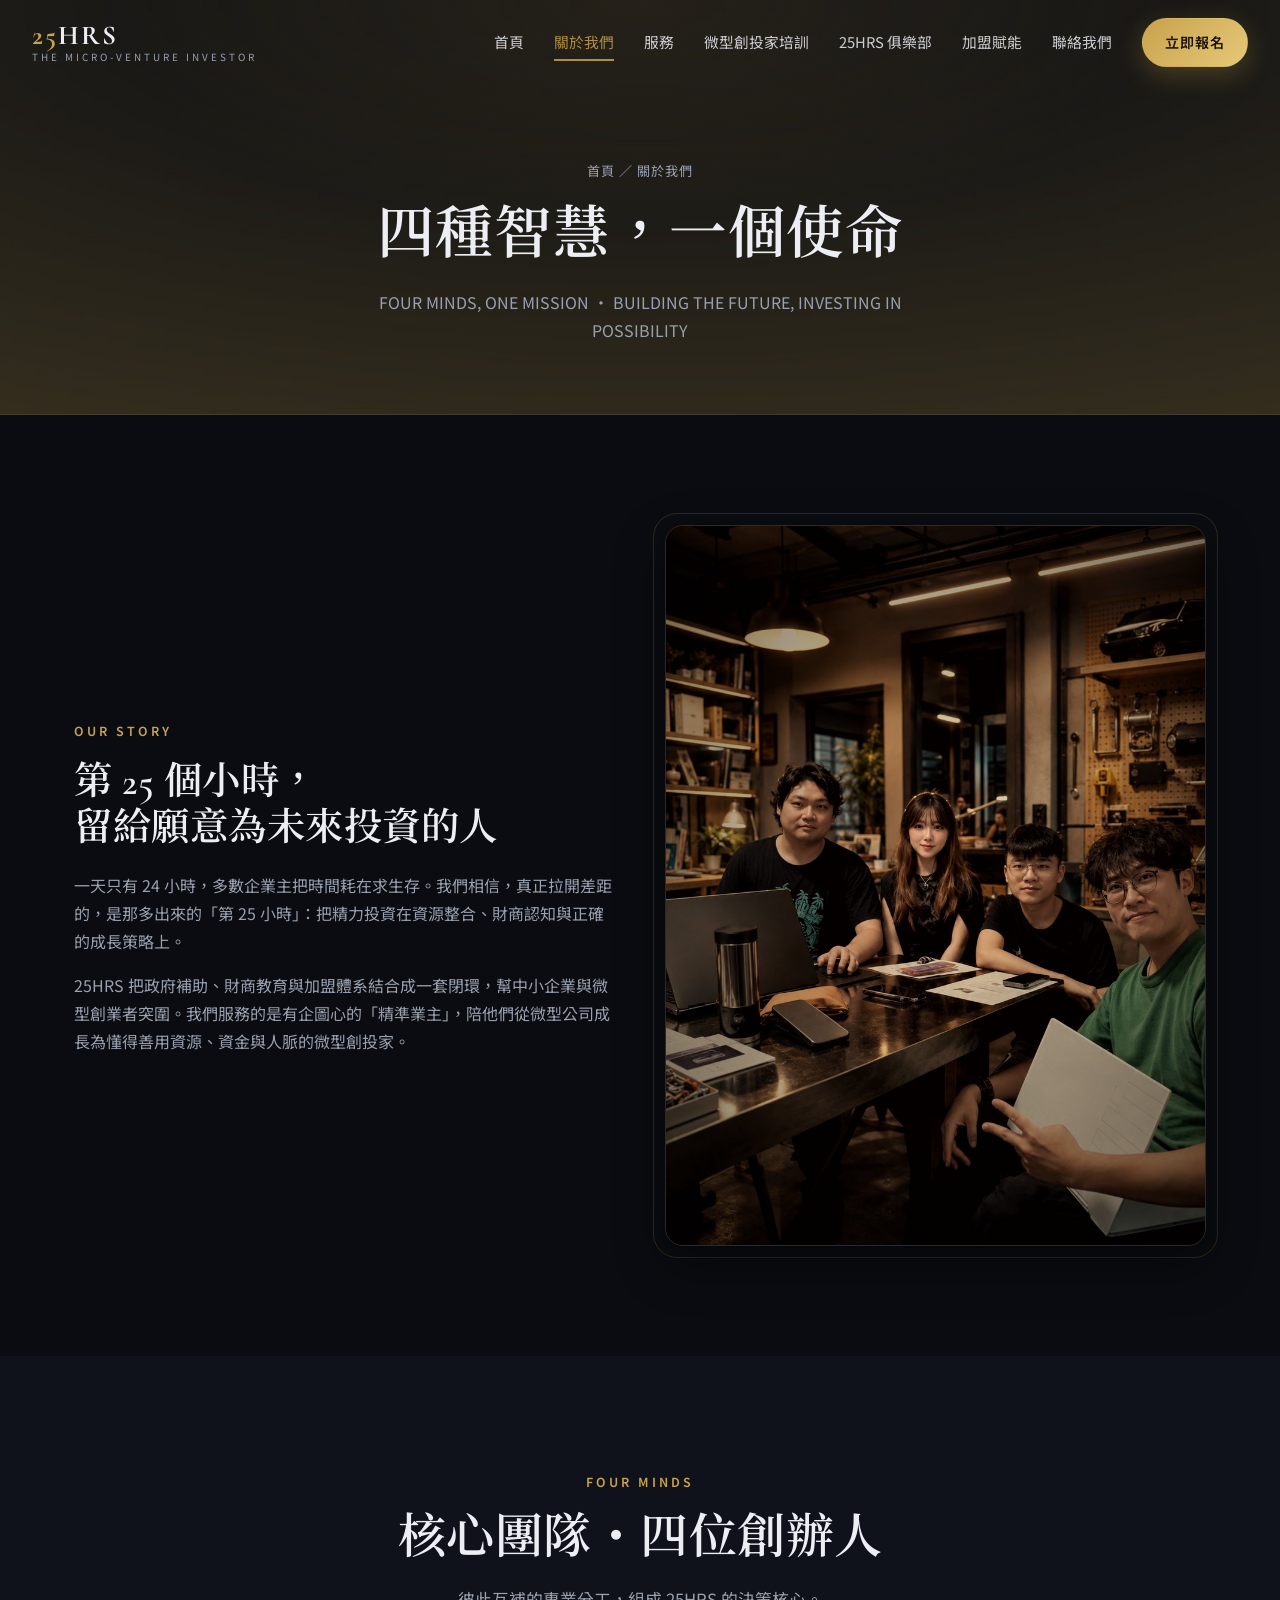
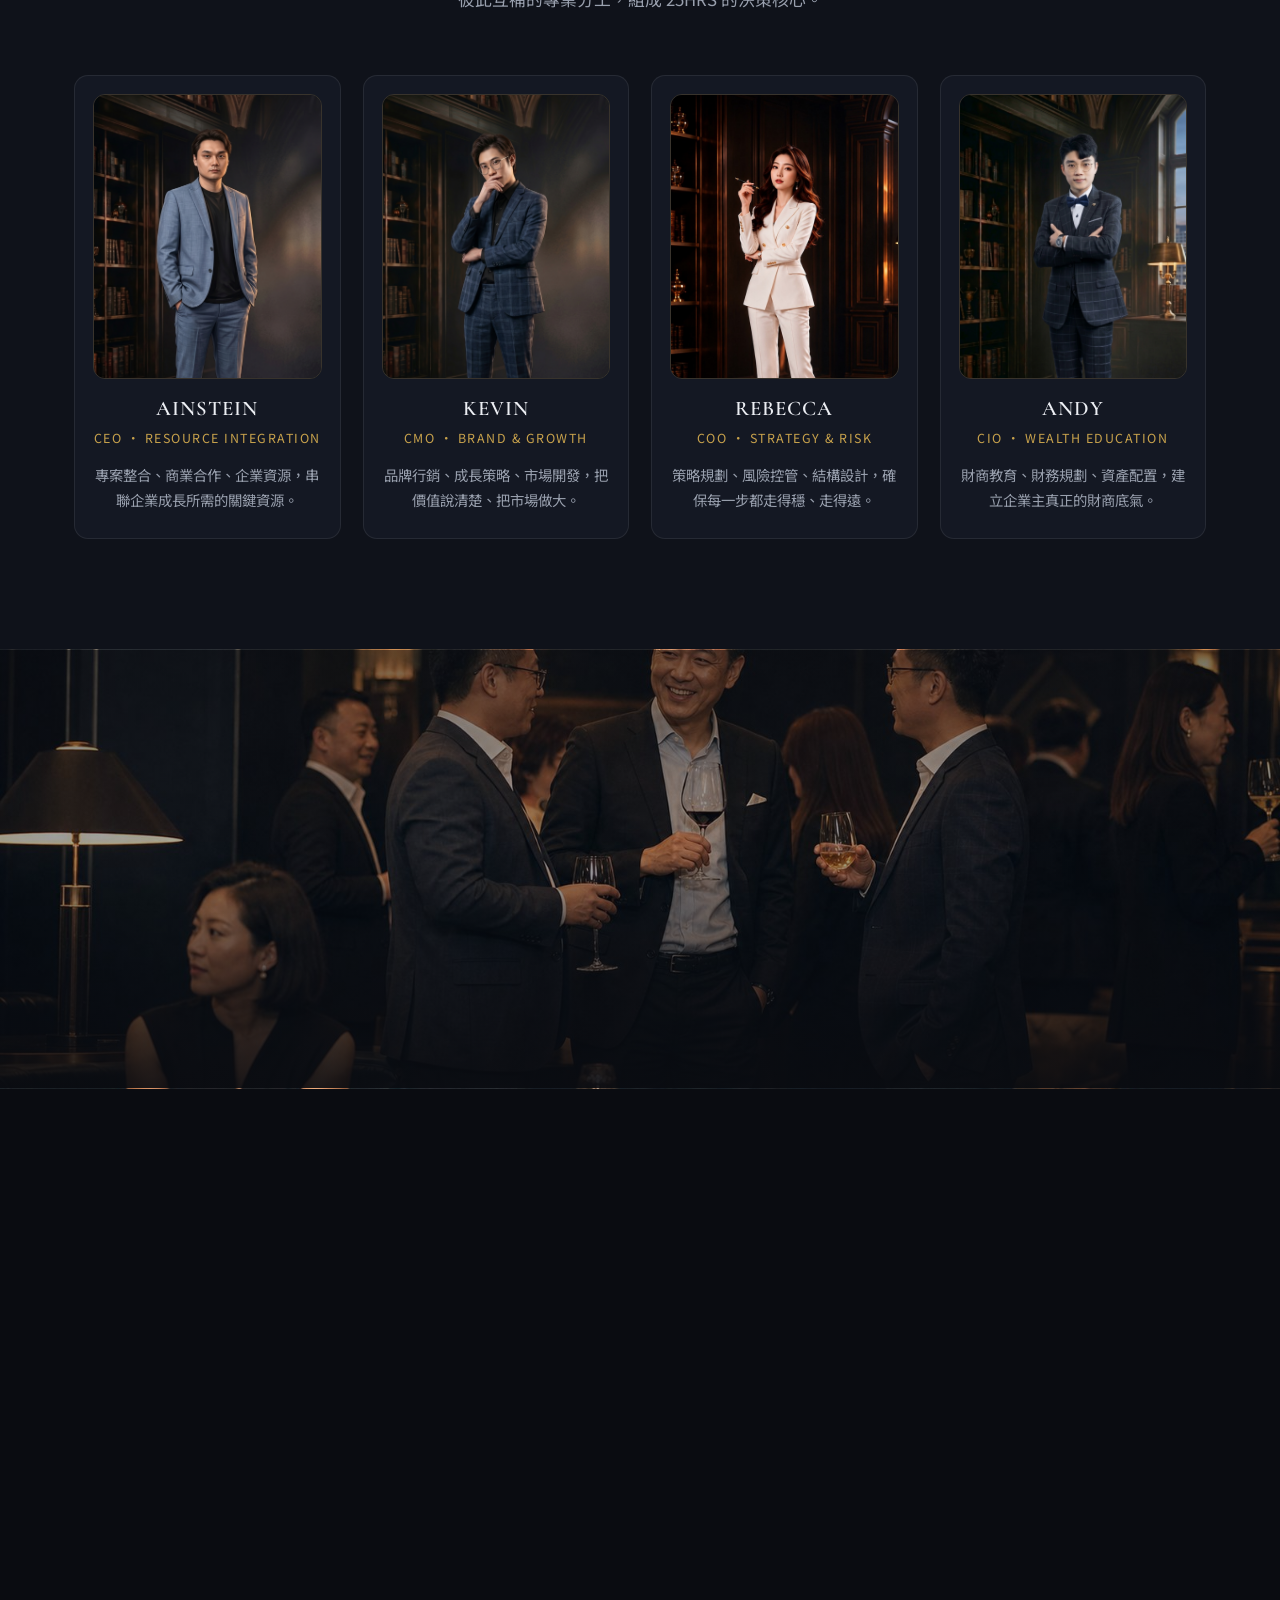
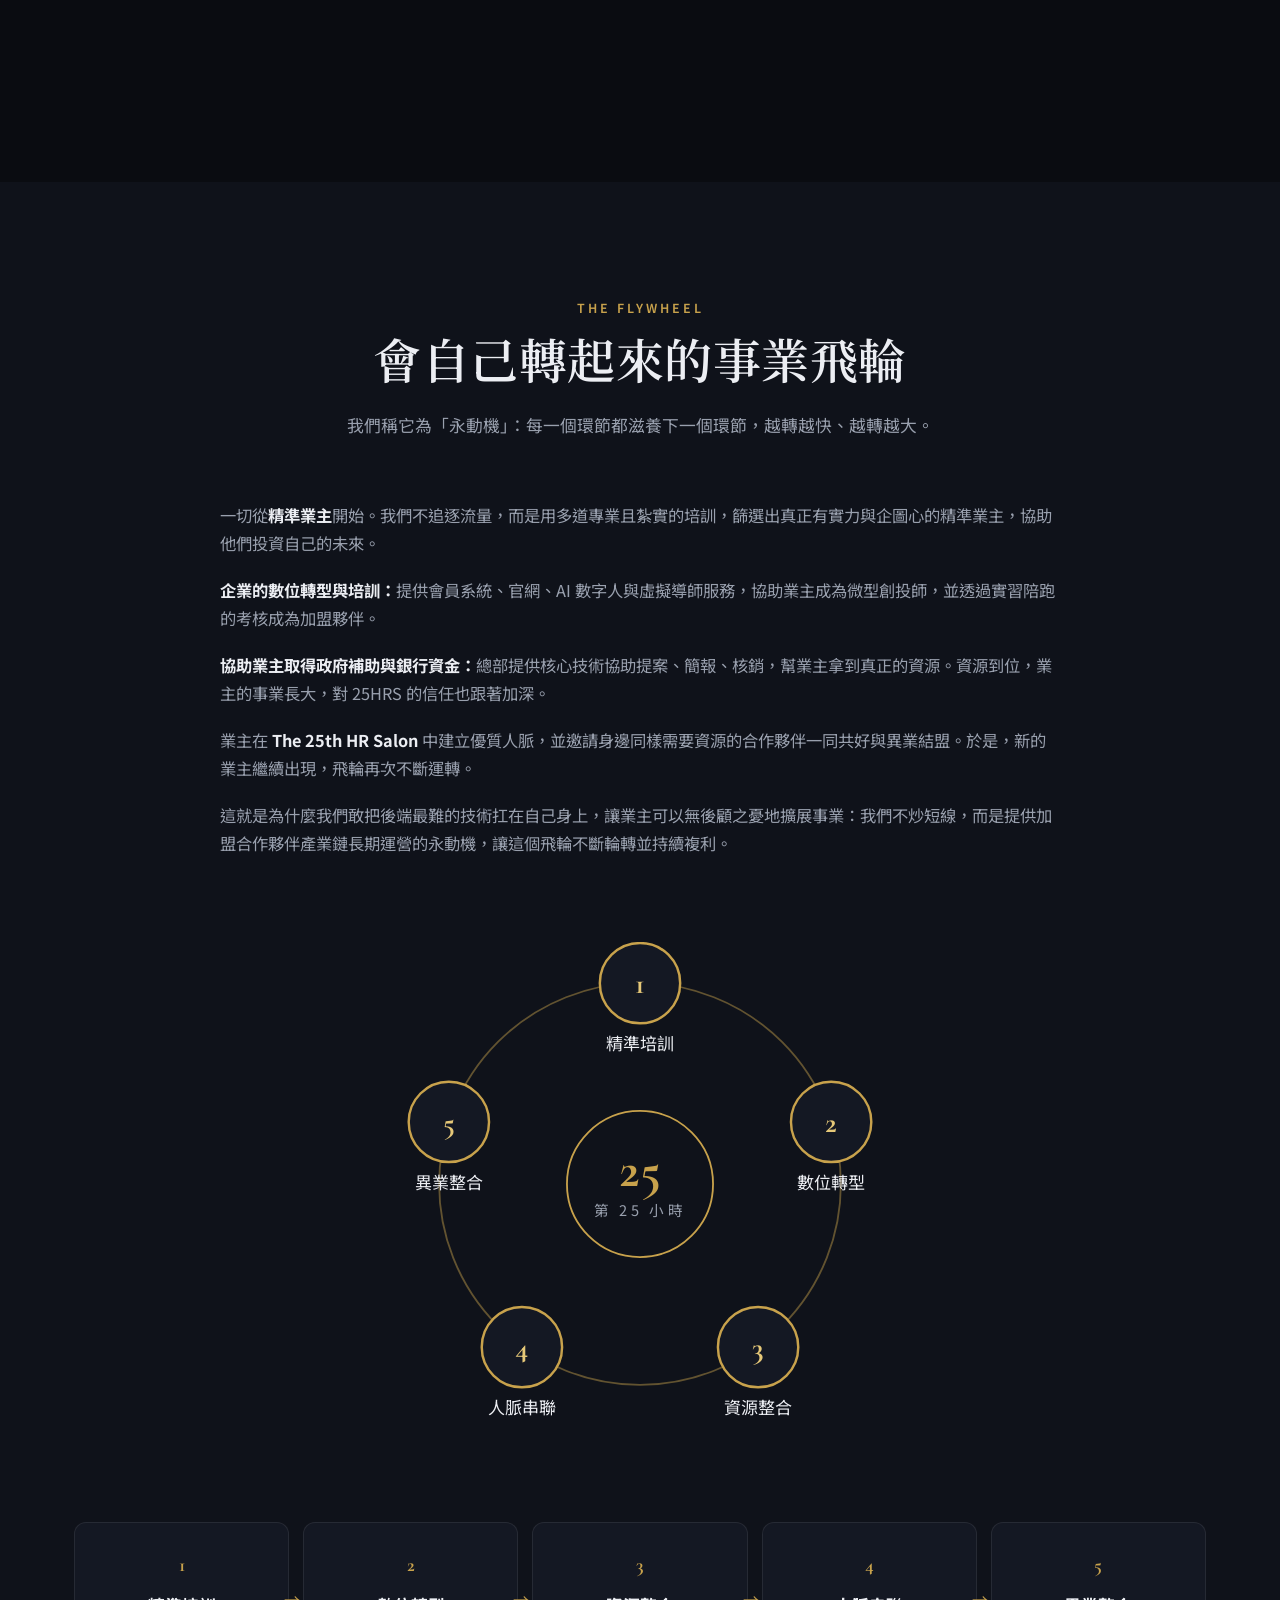
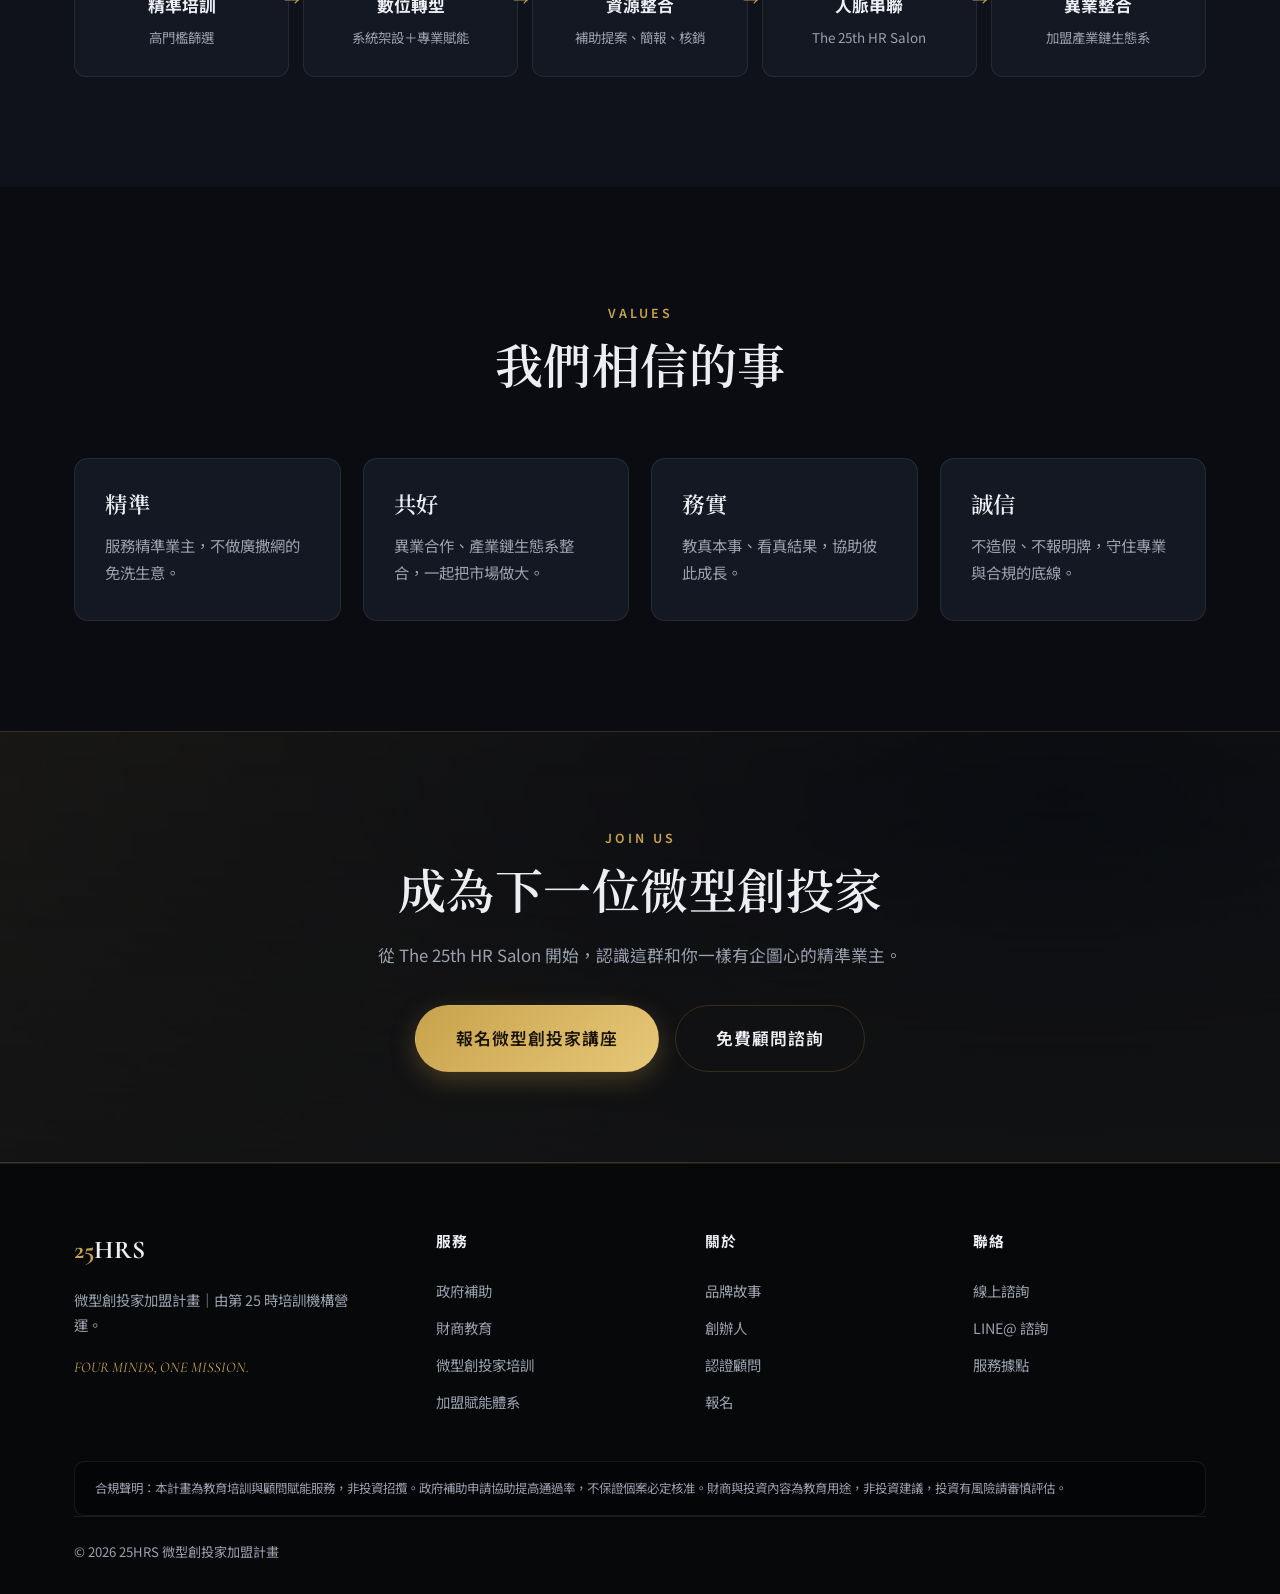
==== about.html @ 223850fb "上線前清理：移除 POC 開發備註、假聯絡資訊，串接聯絡表單 - 移除全頁頁尾 POC 展示版本與 web-architect 標記 - 移除假信箱 service@25hrs.example 與 L" ====
<!DOCTYPE html>
<html lang="zh-Hant">
<head>
<meta charset="UTF-8">
<meta name="viewport" content="width=device-width, initial-scale=1.0">
<title>關於我們｜25HRS 微型創投家加盟計畫</title>
<meta name="description" content="FOUR MINDS, ONE MISSION。認識 25HRS 四位創辦人 AINSTEIN、KEVIN、REBECCA、ANDY，以及讓品牌規模化的三大基建。">
<link rel="preconnect" href="https://fonts.googleapis.com">
<link rel="preconnect" href="https://fonts.gstatic.com" crossorigin>
<link href="https://fonts.googleapis.com/css2?family=Cormorant+Garamond:ital,wght@0,500;0,600;0,700;1,500&family=Noto+Sans+TC:wght@400;500;700&family=Noto+Serif+TC:wght@600;700&display=swap" rel="stylesheet">
<link rel="icon" href="assets/favicon.svg" type="image/svg+xml">
<link rel="canonical" href="https://25hrs.tw/about.html">
<link rel="stylesheet" href="assets/style.css">
</head>
<body>

<header class="topbar">
  <a href="index.html" class="brand"><span class="logo"><b>25</b>HRS</span><span class="tag">The Micro-Venture Investor</span></a>
  <nav class="nav">
    <a href="index.html" class="link">首頁</a>
    <a href="about.html" class="link active">關於我們</a>
    <a href="services.html" class="link">服務</a>
    <a href="course.html" class="link">微型創投家培訓</a>
    <a href="club.html" class="link">25HRS 俱樂部</a>
    <a href="franchise.html" class="link">加盟賦能</a>
    <a href="contact.html" class="link">聯絡我們</a>
    <a href="https://www.25hrs.com.tw/p/apply-lecture" class="btn btn-gold">立即報名</a>
  </nav>
  <button class="burger" aria-label="選單"><span></span><span></span><span></span></button>
</header>

<section class="page-hero">
  <div class="container">
    <div class="crumb"><a href="index.html">首頁</a> ／ 關於我們</div>
    <h1>四種智慧，一個使命</h1>
    <p>FOUR MINDS, ONE MISSION ・ BUILDING THE FUTURE, INVESTING IN POSSIBILITY</p>
  </div>
</section>

<!-- 品牌故事 -->
<section class="sec">
  <div class="container grid-2" style="align-items:center;gap:50px">
    <div class="reveal">
      <span class="eyebrow">Our Story</span>
      <h2 style="font-size:2.4rem;margin-bottom:20px">第 25 個小時，<br>留給願意為未來投資的人</h2>
      <p class="muted">一天只有 24 小時，多數企業主把時間耗在求生存。我們相信，真正拉開差距的，是那多出來的「第 25 小時」：把精力投資在資源整合、財商認知與正確的成長策略上。</p>
      <p class="muted" style="margin-top:16px">25HRS 把政府補助、財商教育與加盟體系結合成一套閉環，幫中小企業與微型創業者突圍。我們服務的是有企圖心的「精準業主」，陪他們從微型公司成長為懂得善用資源、資金與人脈的微型創投家。</p>
    </div>
    <div class="reveal hero-visual" style="max-width:none">
      <span class="frame"></span>
      <img src="assets/img/team-garage.jpg" alt="25HRS 四位創辦人團隊">
    </div>
  </div>
</section>

<!-- 四位創辦人 -->
<section class="sec bg-2">
  <div class="container">
    <div class="sec-head center reveal">
      <span class="eyebrow">Four Minds</span>
      <h2>核心團隊・四位創辦人</h2>
      <p>彼此互補的專業分工，組成 25HRS 的決策核心。</p>
    </div>
    <div class="founders">
      <div class="founder reveal"><img class="fphoto" src="assets/img/portrait-ainstein.jpg" alt="AINSTEIN 創辦人"><h3>AINSTEIN</h3><div class="role">CEO ・ Resource Integration</div><p>專案整合、商業合作、企業資源，串聯企業成長所需的關鍵資源。</p></div>
      <div class="founder reveal"><img class="fphoto" src="assets/img/portrait-kevin.jpg" alt="KEVIN 創辦人"><h3>KEVIN</h3><div class="role">CMO ・ Brand &amp; Growth</div><p>品牌行銷、成長策略、市場開發，把價值說清楚、把市場做大。</p></div>
      <div class="founder reveal"><img class="fphoto" src="assets/img/portrait-rebecca.jpg" alt="REBECCA 創辦人"><h3>REBECCA</h3><div class="role">COO ・ Strategy &amp; Risk</div><p>策略規劃、風險控管、結構設計，確保每一步都走得穩、走得遠。</p></div>
      <div class="founder reveal"><img class="fphoto" src="assets/img/portrait-andy.jpg" alt="ANDY 創辦人"><h3>ANDY</h3><div class="role">CIO ・ Wealth Education</div><p>財商教育、財務規劃、資產配置，建立企業主真正的財商底氣。</p></div>
    </div>
  </div>
</section>

<section class="scene-band" style="background-image:url(assets/img/scene-club.jpg)">
  <div class="container cap reveal"><span class="eyebrow">Community</span><h3>The 25th HR Salon：和各行各業的創業家、企業家與投資家同桌</h3></div>
</section>

<!-- 規模化三大基建 -->
<section class="sec">
  <div class="container">
    <div class="sec-head center reveal">
      <span class="eyebrow">Built to Scale</span>
      <h2>讓品牌撐得起規模的三大基石</h2>
      <p>真正的高度，不在口號，而在背景資源。這是 25HRS 能長期、穩定、可信賴交付的底氣。</p>
    </div>
    <div class="grid-3">
      <div class="card reveal"><div class="ic"><svg class="ico"><use href="assets/icons.svg#i-gear"></use></svg></div><h3>總部機構培訓</h3><p>由總部統籌加盟企業所需的銀行貸款，以及政府補助的提案、簡報、核銷，搭配專業模組化的輔助，確保加盟裂變品質。</p></div>
      <div class="card reveal"><div class="ic"><svg class="ico"><use href="assets/icons.svg#i-cap"></use></svg></div><h3>微型創投顧問</h3><p>由總部提供微型企業主所需的專業創業與投資顧問資源，並提供精準的培訓，協助微型企業主快速擴展資源。</p></div>
      <div class="card reveal"><div class="ic"><svg class="ico"><use href="assets/icons.svg#i-lock"></use></svg></div><h3>賦能加盟生態</h3><p>透過總部與加盟分店間形成生態產業鏈，共享異業合作紅利。</p></div>
    </div>
  </div>
</section>

<!-- 永動機飛輪 -->
<section class="sec bg-2">
  <div class="container">
    <div class="sec-head center reveal"><span class="eyebrow">The Flywheel</span><h2>會自己轉起來的事業飛輪</h2><p>我們稱它為「永動機」：每一個環節都滋養下一個環節，越轉越快、越轉越大。</p></div>
    <div class="prose reveal">
      <p>一切從<strong>精準業主</strong>開始。我們不追逐流量，而是用多道專業且紮實的培訓，篩選出真正有實力與企圖心的精準業主，協助他們投資自己的未來。</p>
      <p><strong>企業的數位轉型與培訓：</strong>提供會員系統、官網、AI 數字人與虛擬導師服務，協助業主成為微型創投師，並透過實習陪跑的考核成為加盟夥伴。</p>
      <p><strong>協助業主取得政府補助與銀行資金：</strong>總部提供核心技術協助提案、簡報、核銷，幫業主拿到真正的資源。資源到位，業主的事業長大，對 25HRS 的信任也跟著加深。</p>
      <p>業主在 <strong>The 25th HR Salon</strong> 中建立優質人脈，並邀請身邊同樣需要資源的合作夥伴一同共好與異業結盟。於是，新的業主繼續出現，飛輪再次不斷運轉。</p>
      <p>這就是為什麼我們敢把後端最難的技術扛在自己身上，讓業主可以無後顧之憂地擴展事業：我們不炒短線，而是提供加盟合作夥伴產業鏈長期運營的永動機，讓這個飛輪不斷輪轉並持續複利。</p>
    </div>
    <div class="flywheel-wrap reveal">
      <svg viewBox="0 0 460 470" xmlns="http://www.w3.org/2000/svg" role="img" aria-label="25HRS 永動機飛輪">
        <circle cx="230" cy="230" r="165" fill="none" stroke="#C8A24C" stroke-width="1.5" opacity="0.45"/>
        <g fill="#C8A24C" opacity="0.85">
          <path d="M236 59 L248 65 L236 71 Z"/>
          <path d="M236 59 L248 65 L236 71 Z" transform="rotate(72 230 230)"/>
          <path d="M236 59 L248 65 L236 71 Z" transform="rotate(144 230 230)"/>
          <path d="M236 59 L248 65 L236 71 Z" transform="rotate(216 230 230)"/>
          <path d="M236 59 L248 65 L236 71 Z" transform="rotate(288 230 230)"/>
        </g>
        <!-- 中心徽章 -->
        <circle cx="230" cy="230" r="60" fill="#0F121A" stroke="#C8A24C" stroke-width="1.5"/>
        <text x="230" y="232" text-anchor="middle" font-family="Cormorant Garamond,Georgia,serif" font-size="42" font-weight="700" fill="#C8A24C">25</text>
        <text x="230" y="256" text-anchor="middle" font-family="Noto Sans TC,sans-serif" font-size="12" letter-spacing="3" fill="#99A0AE">第 25 小時</text>
        <!-- 五節點 -->
        <g>
          <circle cx="230" cy="65" r="33" fill="#141823" stroke="#C8A24C" stroke-width="2"/>
          <text x="230" y="73" text-anchor="middle" font-family="Cormorant Garamond,serif" font-size="24" font-weight="700" fill="#E6C878">1</text>
          <text x="230" y="120" text-anchor="middle" font-family="Noto Sans TC,sans-serif" font-size="14" fill="#ECEEF3">精準培訓</text>
        </g>
        <g>
          <circle cx="387" cy="179" r="33" fill="#141823" stroke="#C8A24C" stroke-width="2"/>
          <text x="387" y="187" text-anchor="middle" font-family="Cormorant Garamond,serif" font-size="24" font-weight="700" fill="#E6C878">2</text>
          <text x="387" y="234" text-anchor="middle" font-family="Noto Sans TC,sans-serif" font-size="14" fill="#ECEEF3">數位轉型</text>
        </g>
        <g>
          <circle cx="327" cy="364" r="33" fill="#141823" stroke="#C8A24C" stroke-width="2"/>
          <text x="327" y="372" text-anchor="middle" font-family="Cormorant Garamond,serif" font-size="24" font-weight="700" fill="#E6C878">3</text>
          <text x="327" y="419" text-anchor="middle" font-family="Noto Sans TC,sans-serif" font-size="14" fill="#ECEEF3">資源整合</text>
        </g>
        <g>
          <circle cx="133" cy="364" r="33" fill="#141823" stroke="#C8A24C" stroke-width="2"/>
          <text x="133" y="372" text-anchor="middle" font-family="Cormorant Garamond,serif" font-size="24" font-weight="700" fill="#E6C878">4</text>
          <text x="133" y="419" text-anchor="middle" font-family="Noto Sans TC,sans-serif" font-size="14" fill="#ECEEF3">人脈串聯</text>
        </g>
        <g>
          <circle cx="73" cy="179" r="33" fill="#141823" stroke="#C8A24C" stroke-width="2"/>
          <text x="73" y="187" text-anchor="middle" font-family="Cormorant Garamond,serif" font-size="24" font-weight="700" fill="#E6C878">5</text>
          <text x="73" y="234" text-anchor="middle" font-family="Noto Sans TC,sans-serif" font-size="14" fill="#ECEEF3">異業整合</text>
        </g>
      </svg>
    </div>

    <div class="ladder" style="margin-top:46px">
      <div class="node reveal"><div class="lvl">1</div><h4>精準培訓</h4><p>高門檻篩選</p></div>
      <div class="node reveal"><div class="lvl">2</div><h4>數位轉型</h4><p>系統架設＋專業賦能</p></div>
      <div class="node reveal"><div class="lvl">3</div><h4>資源整合</h4><p>補助提案、簡報、核銷</p></div>
      <div class="node reveal"><div class="lvl">4</div><h4>人脈串聯</h4><p>The 25th HR Salon</p></div>
      <div class="node reveal"><div class="lvl">5</div><h4>異業整合</h4><p>加盟產業鏈生態系</p></div>
    </div>
  </div>
</section>

<!-- 價值觀 -->
<section class="sec">
  <div class="container">
    <div class="sec-head center reveal"><span class="eyebrow">Values</span><h2>我們相信的事</h2></div>
    <div class="grid-4">
      <div class="card reveal"><h3>精準</h3><p>服務精準業主，不做廣撒網的免洗生意。</p></div>
      <div class="card reveal"><h3>共好</h3><p>異業合作、產業鏈生態系整合，一起把市場做大。</p></div>
      <div class="card reveal"><h3>務實</h3><p>教真本事、看真結果，協助彼此成長。</p></div>
      <div class="card reveal"><h3>誠信</h3><p>不造假、不報明牌，守住專業與合規的底線。</p></div>
    </div>
  </div>
</section>

<section class="cta-band">
  <div class="container">
    <span class="eyebrow">Join Us</span>
    <h2>成為下一位微型創投家</h2>
    <p>從 The 25th HR Salon 開始，認識這群和你一樣有企圖心的精準業主。</p>
    <div class="hero-cta"><a href="https://www.25hrs.com.tw/p/apply-lecture" class="btn btn-gold btn-lg">報名微型創投家講座</a><a href="https://www.25hrs.com.tw/p/booking" class="btn btn-ghost btn-lg">免費顧問諮詢</a></div>
  </div>
</section>

<footer class="footer">
  <div class="container">
    <div class="footer-grid">
      <div><span class="logo" style="font-family:var(--serif);font-size:1.6rem;font-weight:700"><b style="color:var(--gold)">25</b>HRS</span><p class="desc">微型創投家加盟計畫｜由第 25 時培訓機構營運。</p><p class="mission">FOUR MINDS, ONE MISSION.</p></div>
      <div><h4>服務</h4><a href="services.html">政府補助</a><a href="services.html">財商教育</a><a href="course.html">微型創投家培訓</a><a href="franchise.html">加盟賦能體系</a></div>
      <div><h4>關於</h4><a href="about.html">品牌故事</a><a href="about.html">創辦人</a><a href="franchise.html">認證顧問</a><a href="contact.html">報名</a></div>
      <div><h4>聯絡</h4><a href="contact.html">線上諮詢</a><a href="contact.html">LINE@ 諮詢</a><a href="contact.html">服務據點</a></div>
    </div>
    <div class="compliance">合規聲明：本計畫為教育培訓與顧問賦能服務，非投資招攬。政府補助申請協助提高通過率，不保證個案必定核准。財商與投資內容為教育用途，非投資建議，投資有風險請審慎評估。</div>
    <div class="footer-bottom"><span>© 2026 25HRS 微型創投家加盟計畫</span></div>
  </div>
</footer>

<div class="mobile-cta"><a href="https://www.25hrs.com.tw/p/booking" class="btn btn-ghost">免費諮詢</a><a href="https://www.25hrs.com.tw/p/apply-lecture" class="btn btn-gold">立即報名</a></div>
<script src="assets/main.js"></script>
</body>
</html>
---- assets/style.css ----
/* 25HRS 微型創投家加盟計畫｜官網 POC 樣式表
   品牌調性：深色基底 + 金質點綴，專業、信任、高度
   作者：官網建置師（web-architect） */

/* ============ 設計變數 ============ */
:root{
  --bg:#0a0c11;
  --bg-2:#0f121a;
  --panel:#141823;
  --panel-2:#1a1f2c;
  --gold:#c8a24c;
  --gold-2:#e6c878;
  --gold-soft:rgba(200,162,76,.14);
  --text:#eceef3;
  --muted:#99a0ae;
  --line:rgba(200,162,76,.20);
  --line-soft:rgba(255,255,255,.08);
  --radius:14px;
  --maxw:1180px;
  --serif:"Cormorant Garamond","Noto Serif TC",Georgia,"Times New Roman",serif;
  --sans:"Noto Sans TC",system-ui,-apple-system,"Segoe UI",Roboto,"Microsoft JhengHei",sans-serif;
  --shadow:0 18px 50px rgba(0,0,0,.45);
}

/* ============ 基礎 ============ */
*{box-sizing:border-box;margin:0;padding:0}
html{scroll-behavior:smooth}
body{
  font-family:var(--sans);
  background:var(--bg);
  color:var(--text);
  line-height:1.75;
  -webkit-font-smoothing:antialiased;
  overflow-x:hidden;
}
a{color:inherit;text-decoration:none}
img{max-width:100%;display:block}
.container{width:100%;max-width:var(--maxw);margin:0 auto;padding:0 24px}
section{position:relative}

h1,h2,h3{font-family:var(--serif);font-weight:600;line-height:1.2;letter-spacing:.5px}
.h-en{font-family:var(--serif);font-style:italic;color:var(--gold);letter-spacing:2px;font-weight:500}

.eyebrow{
  display:inline-block;font-family:var(--sans);font-size:.78rem;letter-spacing:3px;
  text-transform:uppercase;color:var(--gold);font-weight:600;margin-bottom:16px;
}
.gold{color:var(--gold)}
.muted{color:var(--muted)}
.center{text-align:center}

/* ============ 按鈕 ============ */
.btn{
  display:inline-flex;align-items:center;gap:8px;justify-content:center;
  font-family:var(--sans);font-weight:600;font-size:.98rem;letter-spacing:1px;
  padding:15px 30px;border-radius:50px;cursor:pointer;border:1px solid transparent;
  transition:.25s ease;white-space:nowrap;
}
.btn-gold{background:linear-gradient(135deg,var(--gold),var(--gold-2));color:#1a1305;box-shadow:0 8px 26px rgba(200,162,76,.28)}
.btn-gold:hover{transform:translateY(-2px);box-shadow:0 12px 34px rgba(200,162,76,.42)}
.btn-ghost{background:transparent;border-color:var(--line);color:var(--text)}
.btn-ghost:hover{border-color:var(--gold);color:var(--gold)}
.btn-lg{padding:18px 40px;font-size:1.05rem}

/* ============ 頁首導覽 ============ */
.topbar{
  position:fixed;top:0;left:0;right:0;z-index:100;
  display:flex;align-items:center;justify-content:space-between;
  padding:18px 32px;transition:.3s ease;
  background:transparent;border-bottom:1px solid transparent;
}
.topbar.scrolled{background:rgba(10,12,17,.92);backdrop-filter:blur(12px);border-bottom:1px solid var(--line-soft);padding:12px 32px}
.brand{display:flex;flex-direction:column;line-height:1}
.brand .logo{font-family:var(--serif);font-size:1.7rem;font-weight:700;letter-spacing:2px}
.brand .logo b{color:var(--gold)}
.brand .tag{font-size:.62rem;letter-spacing:3px;color:var(--muted);text-transform:uppercase;margin-top:3px}
.nav{display:flex;align-items:center;gap:30px}
.nav a.link{font-size:.92rem;color:var(--text);opacity:.85;transition:.2s;position:relative;padding:4px 0}
.nav a.link:hover{opacity:1;color:var(--gold)}
.nav a.link.active{color:var(--gold)}
.nav a.link.active::after{content:"";position:absolute;left:0;bottom:-2px;width:100%;height:2px;background:var(--gold)}
.nav .btn{padding:11px 22px;font-size:.88rem}
.burger{display:none;flex-direction:column;gap:5px;background:none;border:none;cursor:pointer;padding:6px}
.burger span{width:26px;height:2px;background:var(--text);transition:.3s}

/* ============ 區段通用 ============ */
.sec{padding:110px 0}
.sec-sm{padding:80px 0}
.sec-head{max-width:760px;margin:0 auto 60px}
.sec-head.center{text-align:center}
.sec-head h2{font-size:clamp(2rem,4vw,3rem)}
.sec-head p{color:var(--muted);margin-top:18px;font-size:1.05rem}
.bg-2{background:var(--bg-2)}
.divider{height:1px;background:linear-gradient(90deg,transparent,var(--line),transparent)}

/* ============ HERO ============ */
.hero{
  min-height:100vh;display:flex;align-items:center;
  padding:140px 0 90px;position:relative;overflow:hidden;
}
.hero::before{
  content:"";position:absolute;inset:0;z-index:0;
  background:
    linear-gradient(180deg,rgba(10,12,17,.72),rgba(10,12,17,.92) 70%,var(--bg)),
    radial-gradient(60% 50% at 75% 30%,rgba(200,162,76,.16),transparent 70%);
}
.hero-grid{position:relative;z-index:2;display:grid;grid-template-columns:1.1fr .9fr;gap:50px;align-items:center}
.hero h1{font-size:clamp(2.6rem,5.4vw,4.4rem);margin:10px 0 8px}
.hero .sub{font-size:1.15rem;color:var(--muted);max-width:560px;margin:22px 0 14px}
.hero .mission{font-family:var(--serif);font-style:italic;color:var(--gold);letter-spacing:2px;font-size:1.05rem;margin-bottom:30px}
.hero-cta{display:flex;gap:16px;flex-wrap:wrap}
.hero-note{margin-top:22px;font-size:.85rem;color:var(--muted)}
.hero-visual{position:relative}
.hero-visual img{border-radius:18px;border:1px solid var(--line);box-shadow:var(--shadow)}
.hero-visual .frame{position:absolute;inset:-12px;border:1px solid var(--line);border-radius:24px;z-index:-1}

/* 信任條 */
.trustbar{border-top:1px solid var(--line-soft);border-bottom:1px solid var(--line-soft);padding:26px 0;background:rgba(0,0,0,.2)}
.trustbar .row{display:flex;flex-wrap:wrap;align-items:center;justify-content:center;gap:14px 34px;text-align:center}
.trustbar .lbl{font-size:.78rem;letter-spacing:2px;color:var(--muted);text-transform:uppercase;width:100%;margin-bottom:6px}
.trustbar .item{font-family:var(--serif);font-size:1.05rem;color:var(--text);opacity:.9}
.trustbar .item b{color:var(--gold)}

/* ============ 數字區 ============ */
.stats{display:grid;grid-template-columns:repeat(4,1fr);gap:28px;text-align:center}
.stat .num{font-family:var(--serif);font-size:clamp(2.4rem,4vw,3.4rem);color:var(--gold);font-weight:700;line-height:1}
.stat .lbl{color:var(--muted);margin-top:10px;font-size:.95rem}
.stats-note{text-align:center;color:var(--muted);font-size:.8rem;margin-top:30px;opacity:.8}

/* ============ 價值支柱 / 卡片 ============ */
.grid-3{display:grid;grid-template-columns:repeat(3,1fr);gap:26px}
.grid-4{display:grid;grid-template-columns:repeat(4,1fr);gap:22px}
.grid-2{display:grid;grid-template-columns:repeat(2,1fr);gap:26px}
.card{
  background:var(--panel);border:1px solid var(--line-soft);border-radius:var(--radius);
  padding:34px 30px;transition:.3s ease;position:relative;overflow:hidden;
}
.card:hover{border-color:var(--line);transform:translateY(-4px);box-shadow:var(--shadow)}
.card .ic{font-size:1.6rem;width:54px;height:54px;display:flex;align-items:center;justify-content:center;
  border-radius:12px;background:var(--gold-soft);border:1px solid var(--line);margin-bottom:20px}
.card h3{font-size:1.4rem;margin-bottom:12px}
.card p{color:var(--muted);font-size:.96rem}
.card .more{display:inline-block;margin-top:18px;color:var(--gold);font-size:.9rem;font-weight:600}
.card ul{list-style:none;margin-top:16px}
.card ul li{color:var(--muted);font-size:.92rem;padding:6px 0 6px 22px;position:relative}
.card ul li::before{content:"◆";color:var(--gold);position:absolute;left:0;font-size:.7rem;top:9px}
.tag-chip{position:absolute;top:18px;right:18px;font-size:.7rem;letter-spacing:1px;color:var(--gold);
  border:1px solid var(--line);border-radius:50px;padding:4px 12px}

/* ============ 飛輪 / 階梯 ============ */
.ladder{display:grid;grid-template-columns:repeat(5,1fr);gap:14px;counter-reset:step}
.ladder .node{background:var(--panel);border:1px solid var(--line-soft);border-radius:12px;padding:26px 18px;text-align:center;position:relative}
.ladder .node .lvl{font-family:var(--serif);color:var(--gold);font-size:1.2rem;font-weight:700}
.ladder .node h4{font-size:1.05rem;margin:8px 0 6px;font-family:var(--sans);font-weight:700}
.ladder .node p{color:var(--muted);font-size:.84rem}
.ladder .node:not(:last-child)::after{content:"→";position:absolute;right:-12px;top:50%;transform:translateY(-50%);color:var(--gold);z-index:2;font-size:1rem}

/* ============ 三步驟流程 ============ */
.steps{display:grid;grid-template-columns:repeat(3,1fr);gap:30px;counter-reset:s}
.step{text-align:center;padding:0 12px}
.step .n{counter-increment:s;font-family:var(--serif);font-size:2.6rem;color:var(--gold);font-weight:700}
.step .n::before{content:"0" counter(s)}
.step h3{font-size:1.3rem;margin:10px 0 10px}
.step p{color:var(--muted);font-size:.95rem}

/* ============ 創辦人 ============ */
.founders{display:grid;grid-template-columns:repeat(4,1fr);gap:22px}
.founder{background:var(--panel);border:1px solid var(--line-soft);border-radius:var(--radius);padding:30px 22px;text-align:center;transition:.3s}
.founder:hover{border-color:var(--line);transform:translateY(-4px)}
.founder .av{width:74px;height:74px;margin:0 auto 18px;border-radius:50%;
  background:linear-gradient(135deg,var(--gold),var(--gold-2));color:#1a1305;
  display:flex;align-items:center;justify-content:center;font-family:var(--serif);font-size:1.7rem;font-weight:700}
.founder h3{font-size:1.3rem;letter-spacing:1px}
.founder .role{color:var(--gold);font-size:.78rem;letter-spacing:1.5px;text-transform:uppercase;margin:6px 0 12px}
.founder p{color:var(--muted);font-size:.9rem}

/* ============ 保證 / 風險逆轉 ============ */
.guarantee{background:linear-gradient(135deg,var(--panel-2),var(--panel));border:1px solid var(--line);border-radius:20px;
  padding:50px;display:grid;grid-template-columns:auto 1fr;gap:36px;align-items:center}
.guarantee .seal{width:120px;height:120px;border-radius:50%;border:2px solid var(--gold);
  display:flex;flex-direction:column;align-items:center;justify-content:center;text-align:center;flex-shrink:0;
  font-family:var(--serif);color:var(--gold)}
.guarantee .seal b{font-size:1.5rem;line-height:1}
.guarantee .seal span{font-size:.66rem;letter-spacing:2px;margin-top:4px}
.guarantee h3{font-size:1.7rem;margin-bottom:12px}
.guarantee p{color:var(--muted)}

/* ============ 見證 ============ */
.quote{background:var(--panel);border:1px solid var(--line-soft);border-radius:var(--radius);padding:32px 30px;position:relative}
.quote::before{content:"\201C";font-family:var(--serif);position:absolute;top:10px;left:22px;font-size:4rem;color:var(--line);line-height:1}
.quote p{font-size:1rem;color:var(--text);position:relative;z-index:1;margin-bottom:18px;padding-top:14px}
.quote .who{display:flex;align-items:center;gap:12px}
.quote .who .d{width:38px;height:38px;border-radius:50%;background:var(--gold-soft);border:1px solid var(--line);display:flex;align-items:center;justify-content:center;color:var(--gold);font-weight:700}
.quote .who b{font-size:.95rem}
.quote .who span{color:var(--muted);font-size:.82rem;display:block}

/* ============ 表格 / 方案 ============ */
.price{display:grid;grid-template-columns:repeat(3,1fr);gap:24px}
.plan{background:var(--panel);border:1px solid var(--line-soft);border-radius:var(--radius);padding:34px 28px;position:relative}
.plan.feature{border-color:var(--gold);box-shadow:0 0 0 1px var(--gold-soft),var(--shadow)}
.plan.feature .ribbon{position:absolute;top:-13px;left:50%;transform:translateX(-50%);background:linear-gradient(135deg,var(--gold),var(--gold-2));
  color:#1a1305;font-size:.74rem;font-weight:700;letter-spacing:1px;padding:5px 16px;border-radius:50px}
.plan h3{font-size:1.4rem}
.plan .p{font-family:var(--serif);font-size:2.4rem;color:var(--gold);font-weight:700;margin:14px 0}
.plan .p small{font-size:.9rem;color:var(--muted);font-family:var(--sans)}
.plan ul{list-style:none;margin:18px 0 26px}
.plan ul li{padding:9px 0 9px 26px;position:relative;color:var(--muted);font-size:.93rem;border-bottom:1px solid var(--line-soft)}
.plan ul li::before{content:"✓";color:var(--gold);position:absolute;left:0;font-weight:700}

/* ============ CTA band ============ */
.cta-band{
  background:linear-gradient(rgba(10,12,17,.62),rgba(10,12,17,.8)),url(img/banner-cta.jpg) center/cover,var(--bg-2);
  border-top:1px solid var(--line);border-bottom:1px solid var(--line);text-align:center;padding:90px 0}
.cta-band h2{font-size:clamp(2rem,4vw,3rem);margin-bottom:18px}
.cta-band p{color:var(--muted);max-width:560px;margin:0 auto 34px;font-size:1.05rem}
.cta-band .hero-cta{justify-content:center}

/* ============ 表單 ============ */
.form{background:var(--panel);border:1px solid var(--line);border-radius:18px;padding:40px}
.field{margin-bottom:20px}
.field label{display:block;font-size:.88rem;margin-bottom:8px;color:var(--text)}
.field input,.field select,.field textarea{
  width:100%;background:var(--bg);border:1px solid var(--line-soft);border-radius:10px;
  padding:13px 16px;color:var(--text);font-family:var(--sans);font-size:.96rem;transition:.2s}
.field input:focus,.field select:focus,.field textarea:focus{outline:none;border-color:var(--gold)}
.field textarea{min-height:110px;resize:vertical}
.form .btn{width:100%}
.form-note{font-size:.8rem;color:var(--muted);margin-top:16px;text-align:center}
.contact-grid{display:grid;grid-template-columns:1fr 1fr;gap:46px;align-items:start}
.contact-info .ci{display:flex;gap:16px;padding:18px 0;border-bottom:1px solid var(--line-soft)}
.contact-info .ci .ic{font-size:1.3rem;color:var(--gold);width:30px}
.contact-info .ci b{display:block}
.contact-info .ci span{color:var(--muted);font-size:.92rem}

/* ============ 頁尾 ============ */
.footer{background:#070809;border-top:1px solid var(--line-soft);padding:64px 0 30px}
.footer-grid{display:grid;grid-template-columns:1.4fr 1fr 1fr 1fr;gap:36px;margin-bottom:40px}
.footer h4{font-family:var(--sans);font-size:.92rem;letter-spacing:1px;margin-bottom:18px;color:var(--text)}
.footer a{display:block;color:var(--muted);font-size:.9rem;padding:6px 0;transition:.2s}
.footer a:hover{color:var(--gold)}
.footer .desc{color:var(--muted);font-size:.9rem;margin-top:14px;max-width:300px}
.footer .mission{font-family:var(--serif);font-style:italic;color:var(--gold);font-size:.92rem;margin-top:18px}
.footer-bottom{border-top:1px solid var(--line-soft);padding-top:24px;display:flex;justify-content:space-between;flex-wrap:wrap;gap:12px;color:var(--muted);font-size:.82rem}
.compliance{background:rgba(0,0,0,.3);border:1px solid var(--line-soft);border-radius:10px;padding:16px 20px;margin-top:22px;color:var(--muted);font-size:.78rem;line-height:1.7}

/* ============ 手機固定 CTA ============ */
.mobile-cta{display:none;position:fixed;bottom:0;left:0;right:0;z-index:90;
  background:rgba(10,12,17,.96);backdrop-filter:blur(10px);border-top:1px solid var(--line);
  padding:12px 16px;gap:12px}
.mobile-cta .btn{flex:1;padding:13px}

/* ============ 進場動畫 ============ */
.reveal{opacity:0;transform:translateY(26px);transition:.7s cubic-bezier(.2,.7,.2,1)}
.reveal.in{opacity:1;transform:none}

/* ============ 頁面標題 banner ============ */
.page-hero{padding:160px 0 70px;text-align:center;position:relative;overflow:hidden;border-bottom:1px solid var(--line-soft);background:#0A0C11 url(img/banner-pagehero.jpg) top center/cover no-repeat}
.page-hero::before{content:"";position:absolute;inset:0;background:radial-gradient(60% 80% at 50% 0%,rgba(200,162,76,.14),transparent 70%)}
.page-hero h1{font-size:clamp(2.4rem,5vw,3.6rem);position:relative}
.page-hero p{color:var(--muted);max-width:620px;margin:18px auto 0;position:relative}
.crumb{position:relative;color:var(--muted);font-size:.82rem;margin-bottom:18px;letter-spacing:1px}
.crumb a:hover{color:var(--gold)}

/* ============ SVG Icon 系統 ============ */
.ico{width:24px;height:24px;color:var(--gold);display:inline-block;vertical-align:middle;flex-shrink:0}
.ic .ico{width:27px;height:27px}
.ci .ic .ico{width:22px;height:22px}

/* 創辦人真實肖像 */
.founder .fphoto{width:100%;aspect-ratio:4/5;object-fit:cover;object-position:center top;border-radius:12px;margin-bottom:18px;border:1px solid var(--line);filter:saturate(.95)}
.founder{padding:18px 18px 26px}

/* Hero 全幅背景照 */
.hero.hero-photo{background:#0A0C11 url(img/hero-home.jpg) right center/cover no-repeat}
.hero.hero-photo::before{background:linear-gradient(90deg,rgba(10,12,17,.97),rgba(10,12,17,.80) 48%,rgba(10,12,17,.42))}
.hero.hero-photo .hero-grid{grid-template-columns:1fr;text-align:left}
.hero.hero-photo .hero-grid>div:first-child{max-width:680px}
.hero.hero-photo .hero-visual{display:none}
.hero.hero-photo .hero-cta{justify-content:flex-start}
.hero.hero-photo .sub,.hero.hero-photo .mission{margin-left:0;margin-right:0}
.hero.hero-photo h1{font-size:clamp(2.2rem,4vw,3.3rem);text-wrap:balance}
.hero h1 .gold{white-space:nowrap}
@media(max-width:1024px){
  .hero.hero-photo{background-position:74% center}
  .hero.hero-photo::before{background:linear-gradient(0deg,rgba(10,12,17,.95),rgba(10,12,17,.55) 70%,rgba(10,12,17,.7))}
  .hero.hero-photo .hero-grid>div:first-child{max-width:none}
}

/* 區塊背景照（含暗罩） */
.photo-sec{background-size:cover;background-position:center;position:relative}
.photo-sec::before{content:"";position:absolute;inset:0;background:rgba(10,12,17,.84)}
.photo-sec>.container{position:relative;z-index:1}

/* 支柱頭圖 */
.pillar-img{height:260px;border-radius:14px;background-size:cover;background-position:center;
  border:1px solid var(--line-soft);margin-bottom:34px;box-shadow:var(--shadow)}
@media(max-width:600px){.pillar-img{height:170px;margin-bottom:24px}}

/* 見證頭像 */
.quote .who .qphoto{width:46px;height:46px;border-radius:50%;object-fit:cover;border:1px solid var(--line);flex-shrink:0}

/* 情境照全幅帶 */
.scene-band{position:relative;min-height:440px;display:flex;align-items:flex-end;
  background-size:cover;background-position:center;border-top:1px solid var(--line-soft);border-bottom:1px solid var(--line-soft)}
.scene-band::before{content:"";position:absolute;inset:0;
  background:linear-gradient(0deg,rgba(10,12,17,.92),rgba(10,12,17,.35) 55%,rgba(10,12,17,.55))}
.scene-band .cap{position:relative;z-index:1;padding:40px 0;width:100%}
.scene-band .cap .eyebrow{margin-bottom:10px}
.scene-band .cap h3{font-size:clamp(1.5rem,3vw,2.2rem);max-width:680px}
@media(max-width:600px){.scene-band{min-height:300px}}

/* 永動機飛輪 SVG */
.flywheel-wrap{max-width:560px;margin:46px auto 0}
.flywheel-wrap svg{width:100%;height:auto;display:block}

/* ============ 長文內容元件 ============ */
.lead{max-width:820px;margin:0 auto 46px;text-align:center;color:var(--muted);font-size:1.12rem}
.prose{max-width:840px;margin:0 auto}
.prose p{color:var(--muted);margin-bottom:18px;font-size:1.02rem}
.prose strong{color:var(--text);font-weight:700}
.prose h3{font-size:1.5rem;margin:36px 0 14px}

/* 模組卡（課綱用） */
.modcard{background:var(--panel);border:1px solid var(--line-soft);border-radius:var(--radius);padding:30px 28px;transition:.3s;display:flex;gap:24px}
.modcard:hover{border-color:var(--line);transform:translateY(-3px);box-shadow:var(--shadow)}
.modcard .mno{font-family:var(--serif);font-size:2.4rem;font-weight:700;color:var(--gold);line-height:1;min-width:64px}
.modcard h3{font-size:1.3rem;margin-bottom:4px}
.modcard .meta{color:var(--gold);font-size:.82rem;letter-spacing:1px;margin-bottom:14px}
.modcard ul{list-style:none;margin-top:6px}
.modcard ul li{color:var(--muted);font-size:.95rem;padding:5px 0 5px 22px;position:relative}
.modcard ul li::before{content:"›";color:var(--gold);position:absolute;left:4px;top:4px;font-size:1.1rem}
.modcard .takeaway{margin-top:14px;padding-top:14px;border-top:1px solid var(--line-soft);font-size:.92rem;color:var(--text)}
.modcard .takeaway b{color:var(--gold)}

/* 雙欄清單（為誰設計 / 不適合） */
.fortwo{display:grid;grid-template-columns:1fr 1fr;gap:24px}
.fortwo .col{background:var(--panel);border:1px solid var(--line-soft);border-radius:var(--radius);padding:30px}
.fortwo .col.no{opacity:.92}
.fortwo h3{font-size:1.25rem;margin-bottom:16px;display:flex;align-items:center;gap:10px}
.fortwo ul{list-style:none}
.fortwo li{padding:9px 0 9px 28px;position:relative;color:var(--muted)}
.fortwo .col.yes li::before{content:"✓";color:var(--gold);position:absolute;left:0;font-weight:700}
.fortwo .col.no li::before{content:"✕";color:#7d8493;position:absolute;left:0;font-weight:700}

/* 議程時間軸 */
.agenda{max-width:760px;margin:0 auto}
.agenda .row{display:flex;gap:22px;padding:18px 0;border-bottom:1px solid var(--line-soft)}
.agenda .t{font-family:var(--serif);color:var(--gold);font-weight:700;min-width:120px;font-size:1.05rem}
.agenda .d b{display:block;margin-bottom:3px}
.agenda .d span{color:var(--muted);font-size:.92rem}

/* 資料表 */
.dtable{width:100%;border-collapse:collapse;font-size:.95rem;overflow:hidden;border-radius:var(--radius);border:1px solid var(--line-soft)}
.dtable th,.dtable td{padding:14px 18px;text-align:left;border-bottom:1px solid var(--line-soft)}
.dtable th{background:var(--panel-2);color:var(--text);font-weight:700;font-size:.9rem;letter-spacing:.5px}
.dtable td{color:var(--muted)}
.dtable tr:last-child td{border-bottom:none}
.dtable td b,.dtable td strong{color:var(--gold)}
.table-wrap{overflow-x:auto;-webkit-overflow-scrolling:touch}

/* FAQ 手風琴 */
.faq{max-width:840px;margin:0 auto}
.faq details{background:var(--panel);border:1px solid var(--line-soft);border-radius:12px;margin-bottom:14px;overflow:hidden;transition:.3s}
.faq details[open]{border-color:var(--line)}
.faq summary{padding:22px 26px;cursor:pointer;font-weight:700;font-size:1.05rem;list-style:none;display:flex;justify-content:space-between;align-items:center;gap:16px}
.faq summary::-webkit-details-marker{display:none}
.faq summary::after{content:"+";color:var(--gold);font-size:1.5rem;font-weight:400;transition:.3s;flex-shrink:0}
.faq details[open] summary::after{transform:rotate(45deg)}
.faq .ans{padding:0 26px 24px;color:var(--muted);font-size:.98rem;line-height:1.8}

/* 數據亮點列 */
.kpis{display:grid;grid-template-columns:repeat(3,1fr);gap:22px}
.kpi{background:var(--panel);border:1px solid var(--line-soft);border-radius:var(--radius);padding:28px;text-align:center}
.kpi .v{font-family:var(--serif);font-size:2.4rem;color:var(--gold);font-weight:700;line-height:1}
.kpi .k{color:var(--muted);margin-top:10px;font-size:.92rem}

/* ============ RWD ============ */
@media(max-width:760px){
  .fortwo,.kpis{grid-template-columns:1fr}
  .modcard{flex-direction:column;gap:10px;padding:26px 22px}
  .modcard .mno{font-size:2rem}
  .agenda .row{flex-direction:column;gap:6px}
  .agenda .t{min-width:0}
  .prose h3{font-size:1.3rem}
}


/* 中型螢幕（筆電 / 直式平板）*/
@media(max-width:1024px){
  .sec{padding:90px 0}
  .hero-grid{grid-template-columns:1fr;gap:40px;text-align:center}
  .hero .sub,.hero .mission{margin-left:auto;margin-right:auto}
  .hero-cta{justify-content:center}
  .hero-visual{max-width:440px;margin:0 auto;order:-1}
  .grid-4,.founders{grid-template-columns:repeat(2,1fr)}
  .ladder{grid-template-columns:repeat(3,1fr);gap:20px}
  .ladder .node::after{display:none}
}

/* 平板與以下：導覽收合為漢堡選單 */
@media(max-width:920px){
  .topbar,.topbar.scrolled{padding:14px 20px}
  .burger{display:flex;z-index:120}
  .nav{
    display:none;position:absolute;top:100%;left:0;right:0;
    flex-direction:column;align-items:stretch;gap:4px;
    background:rgba(8,10,15,.98);backdrop-filter:blur(16px);
    padding:14px 22px 22px;border-bottom:1px solid var(--line);
    box-shadow:var(--shadow);max-height:calc(100vh - 60px);overflow-y:auto;
  }
  .nav.open{display:flex}
  .nav a.link{padding:13px 4px;font-size:1.02rem;opacity:1;border-bottom:1px solid var(--line-soft)}
  .nav a.link.active::after{display:none}
  .nav .btn{width:100%;margin-top:12px;padding:14px}
  .grid-3{grid-template-columns:repeat(2,1fr)}
  .footer-grid{grid-template-columns:1fr 1fr;gap:28px}
  .contact-grid{grid-template-columns:1fr;gap:36px}
  .guarantee{grid-template-columns:1fr;text-align:center;padding:34px 24px}
  .guarantee .seal{margin:0 auto}
  .mobile-cta{display:flex}
  body{padding-bottom:74px}
}

/* 手機 */
@media(max-width:600px){
  .sec{padding:62px 0}
  .sec-sm{padding:50px 0}
  .sec-head{margin-bottom:38px}
  .container{padding:0 18px}
  .hero{padding:112px 0 64px!important;min-height:auto}
  .hero h1{font-size:clamp(2.2rem,8vw,2.9rem)}
  .hero .sub{font-size:1.02rem}
  .grid-3,.grid-2,.grid-4,.steps,.price,.founders{grid-template-columns:1fr}
  .stats{grid-template-columns:1fr 1fr;gap:16px}
  .stat .num{font-size:1.85rem}
  .ladder{grid-template-columns:1fr;gap:12px}
  .page-hero{padding:128px 0 54px}
  .cta-band{padding:62px 0}
  .guarantee{padding:30px 20px}
  .guarantee .seal{width:104px;height:104px}
  .form{padding:26px 20px}
  .footer-grid{grid-template-columns:1fr;gap:6px}
  .footer .desc{max-width:none}
  .hero-cta,.cta-band .hero-cta{flex-direction:column;width:100%}
  .hero-cta .btn,.cta-band .btn{width:100%}
  .card{padding:28px 24px}
  .guarantee h3{font-size:1.4rem}
  .trustbar .item{font-size:.95rem}
}

/* 超小螢幕 */
@media(max-width:380px){
  .container{padding:0 15px}
  .brand .logo{font-size:1.45rem}
  .stats{grid-template-columns:1fr}
  .stat .num{font-size:2.1rem}
  .sec-head h2,.cta-band h2{font-size:1.7rem}
}
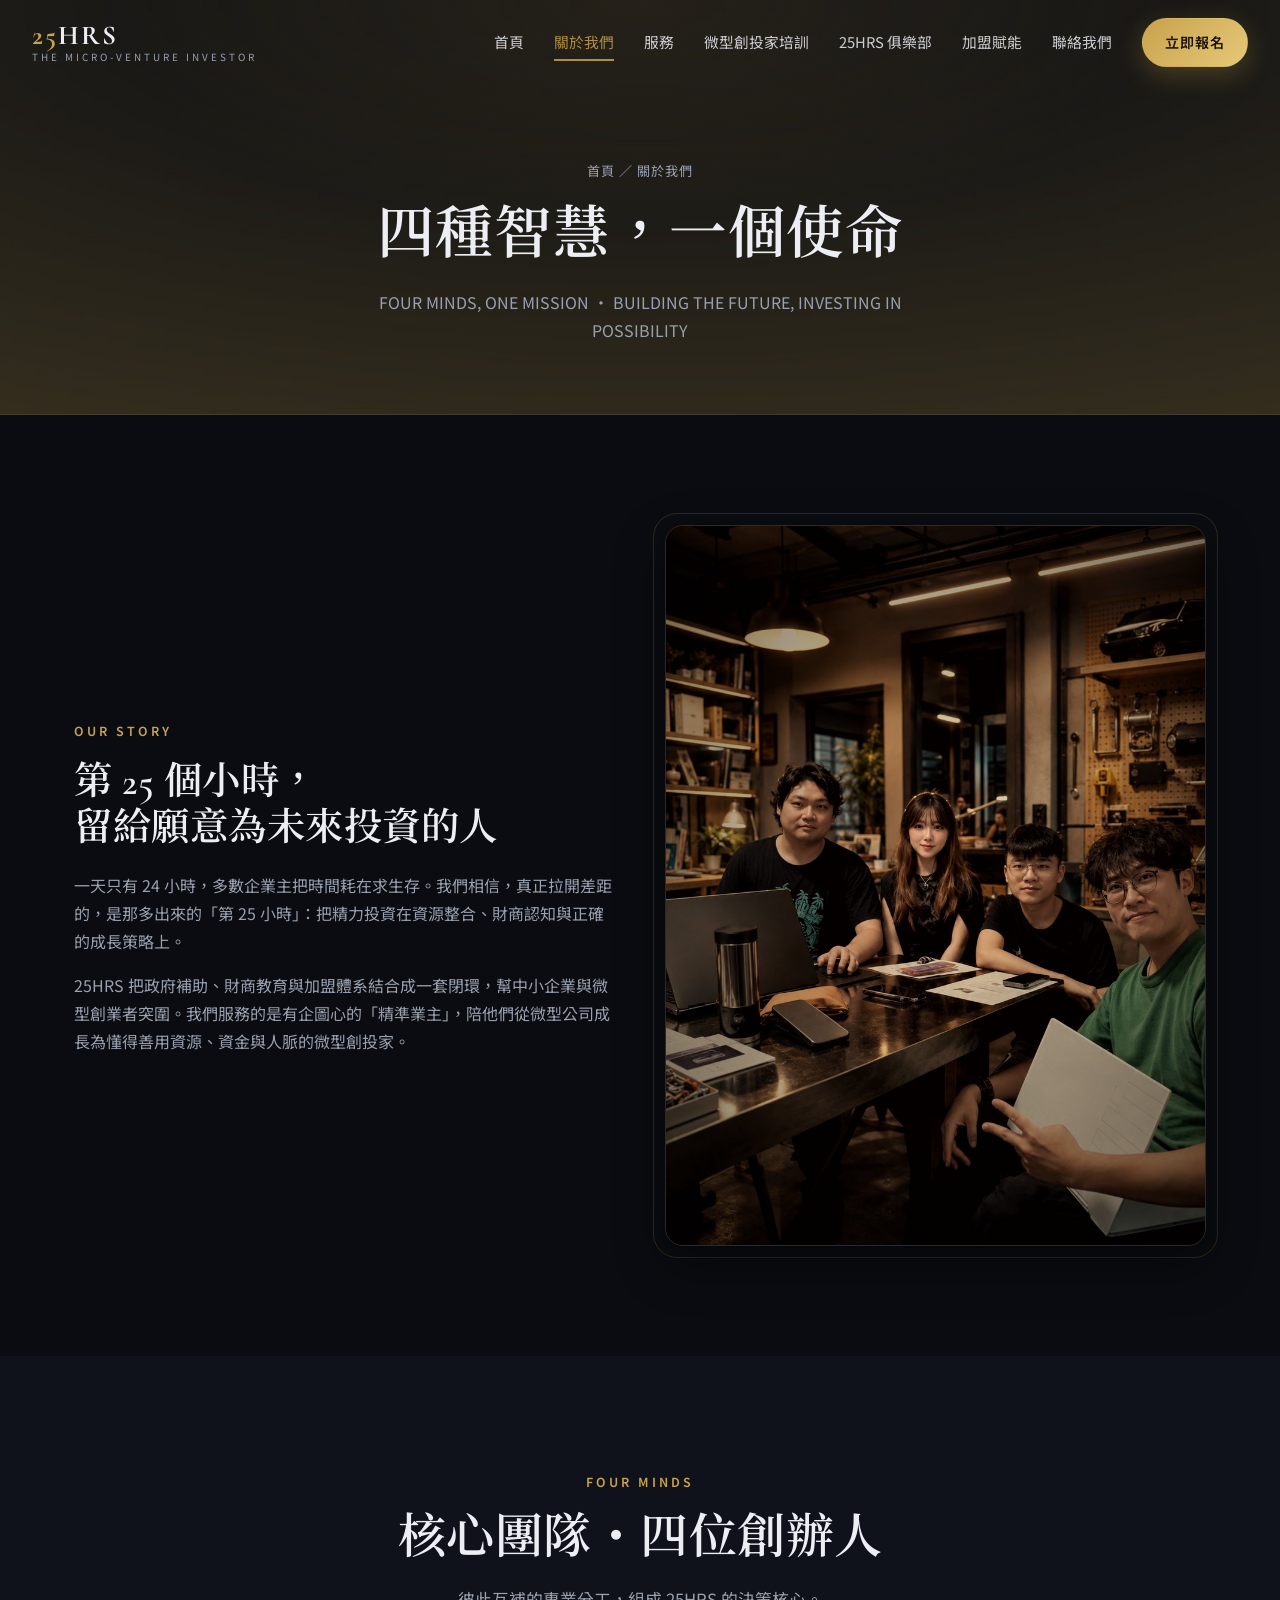
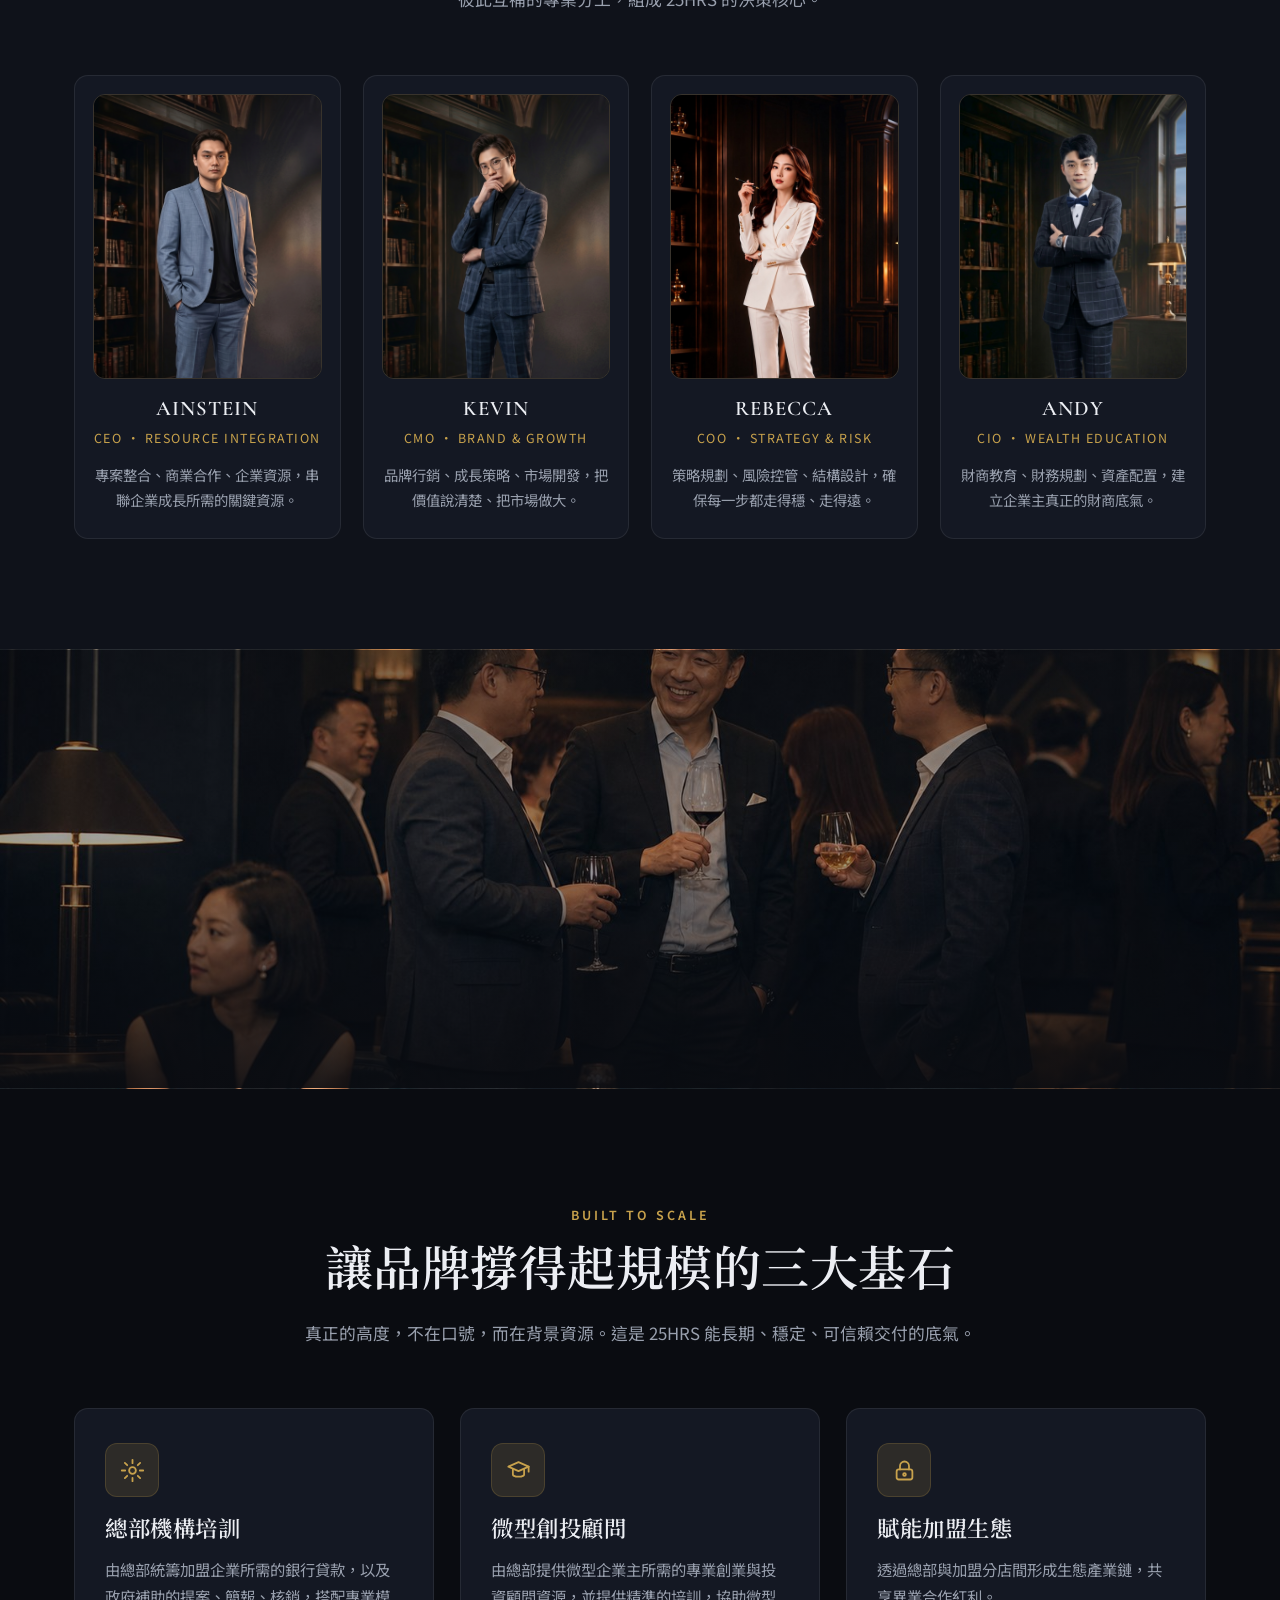
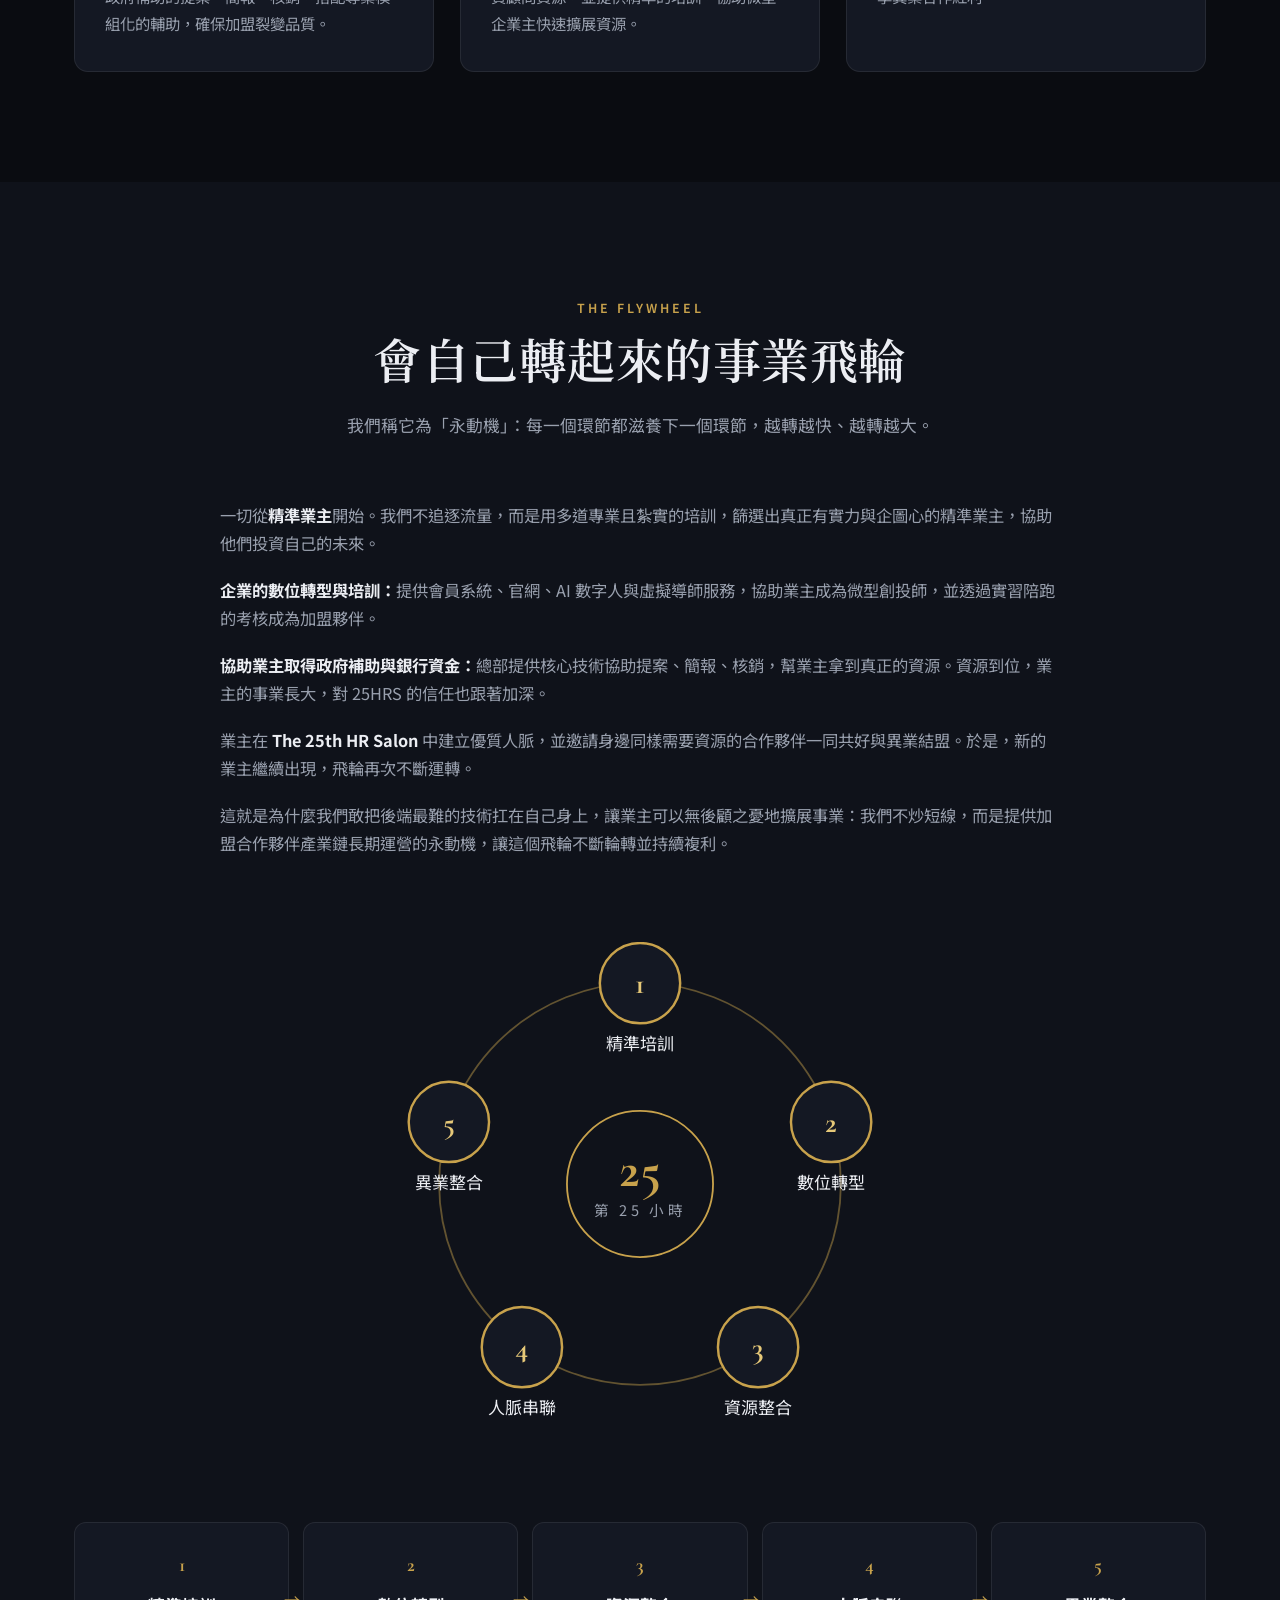
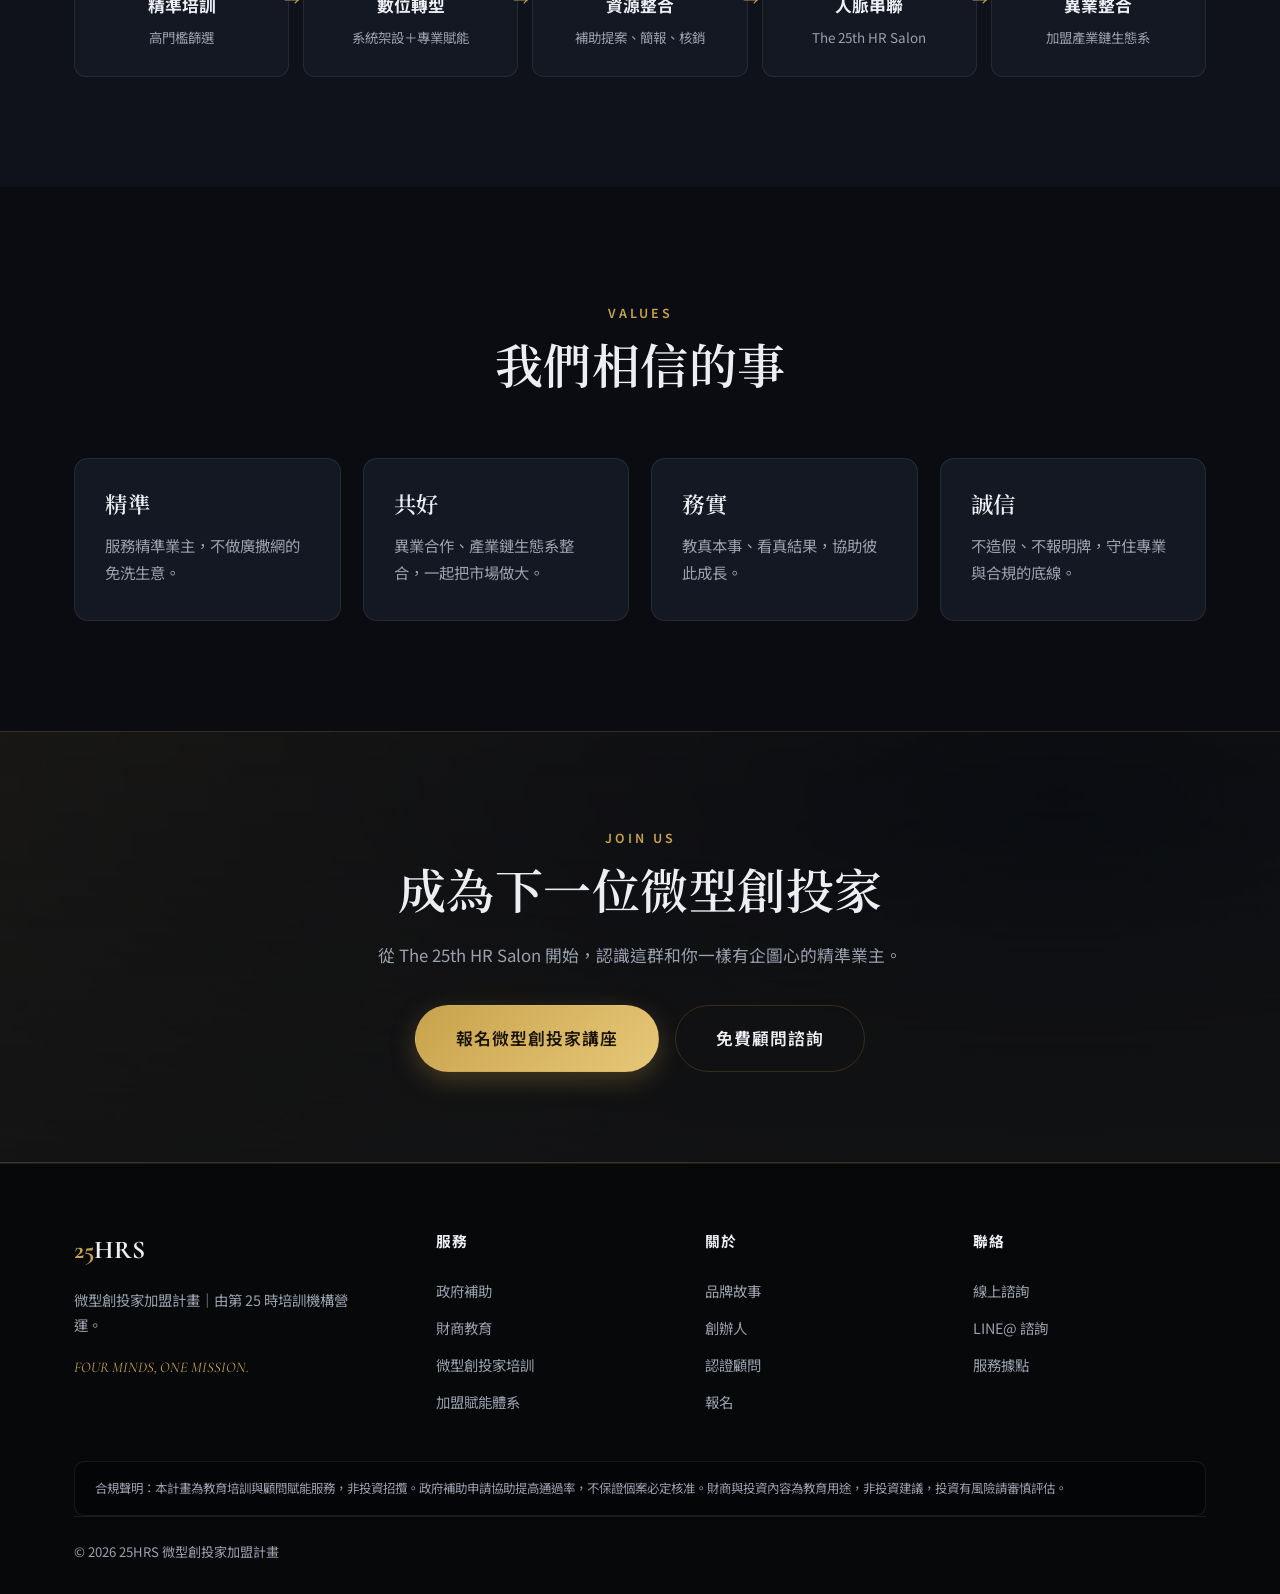
==== commit 38c2d2fc: "新增 LINE@ 官方帳號連結與 QR Code - 聯絡頁 LINE@ 列改為可點擊連結（@205yizic），並加上 QR Code 圖 - 全站頁尾 LINE@ 諮詢改連至實際 LINE 官方帳" ====
--- a/about.html
+++ b/about.html
@@ -182,7 +182,7 @@
       <div><span class="logo" style="font-family:var(--serif);font-size:1.6rem;font-weight:700"><b style="color:var(--gold)">25</b>HRS</span><p class="desc">微型創投家加盟計畫｜由第 25 時培訓機構營運。</p><p class="mission">FOUR MINDS, ONE MISSION.</p></div>
       <div><h4>服務</h4><a href="services.html">政府補助</a><a href="services.html">財商教育</a><a href="course.html">微型創投家培訓</a><a href="franchise.html">加盟賦能體系</a></div>
       <div><h4>關於</h4><a href="about.html">品牌故事</a><a href="about.html">創辦人</a><a href="franchise.html">認證顧問</a><a href="contact.html">報名</a></div>
-      <div><h4>聯絡</h4><a href="contact.html">線上諮詢</a><a href="contact.html">LINE@ 諮詢</a><a href="contact.html">服務據點</a></div>
+      <div><h4>聯絡</h4><a href="contact.html">線上諮詢</a><a href="https://line.me/R/ti/p/@205yizic" target="_blank" rel="noopener">LINE@ 諮詢</a><a href="contact.html">服務據點</a></div>
     </div>
     <div class="compliance">合規聲明：本計畫為教育培訓與顧問賦能服務，非投資招攬。政府補助申請協助提高通過率，不保證個案必定核准。財商與投資內容為教育用途，非投資建議，投資有風險請審慎評估。</div>
     <div class="footer-bottom"><span>© 2026 25HRS 微型創投家加盟計畫</span></div>
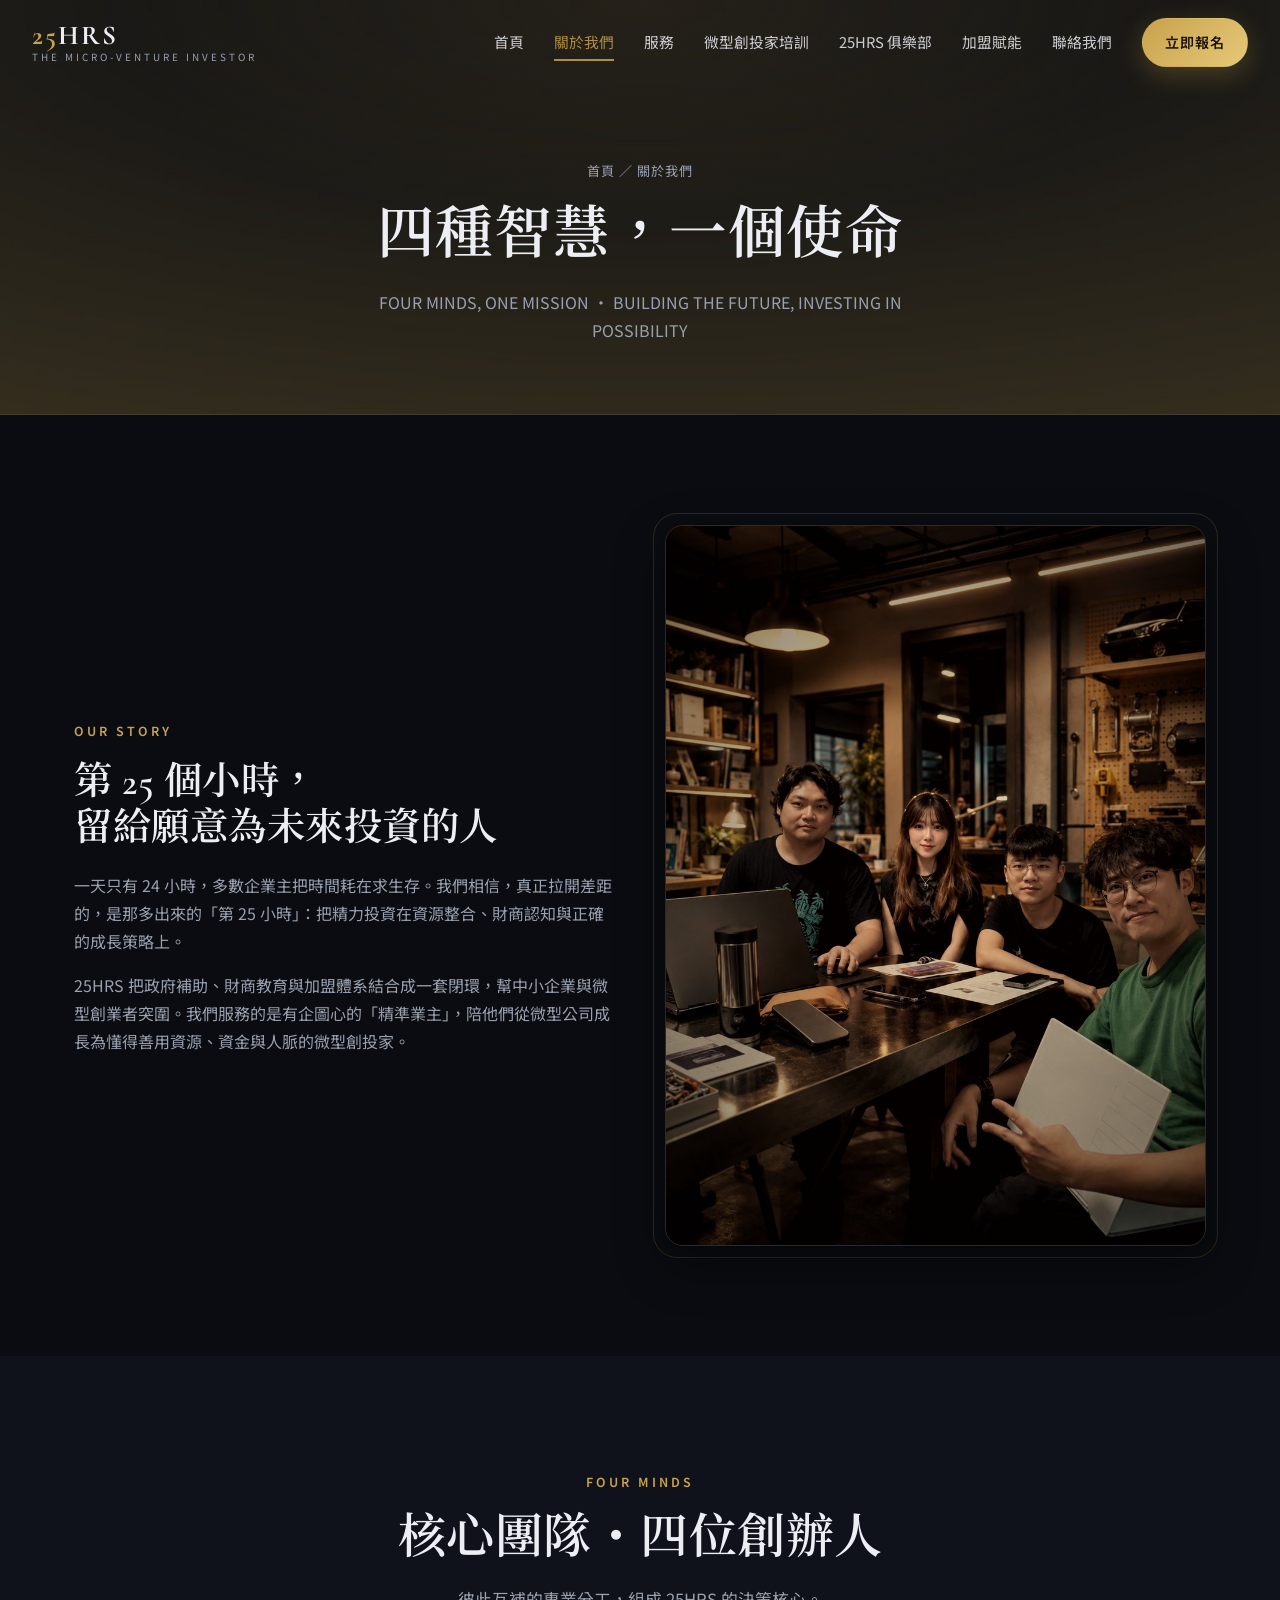
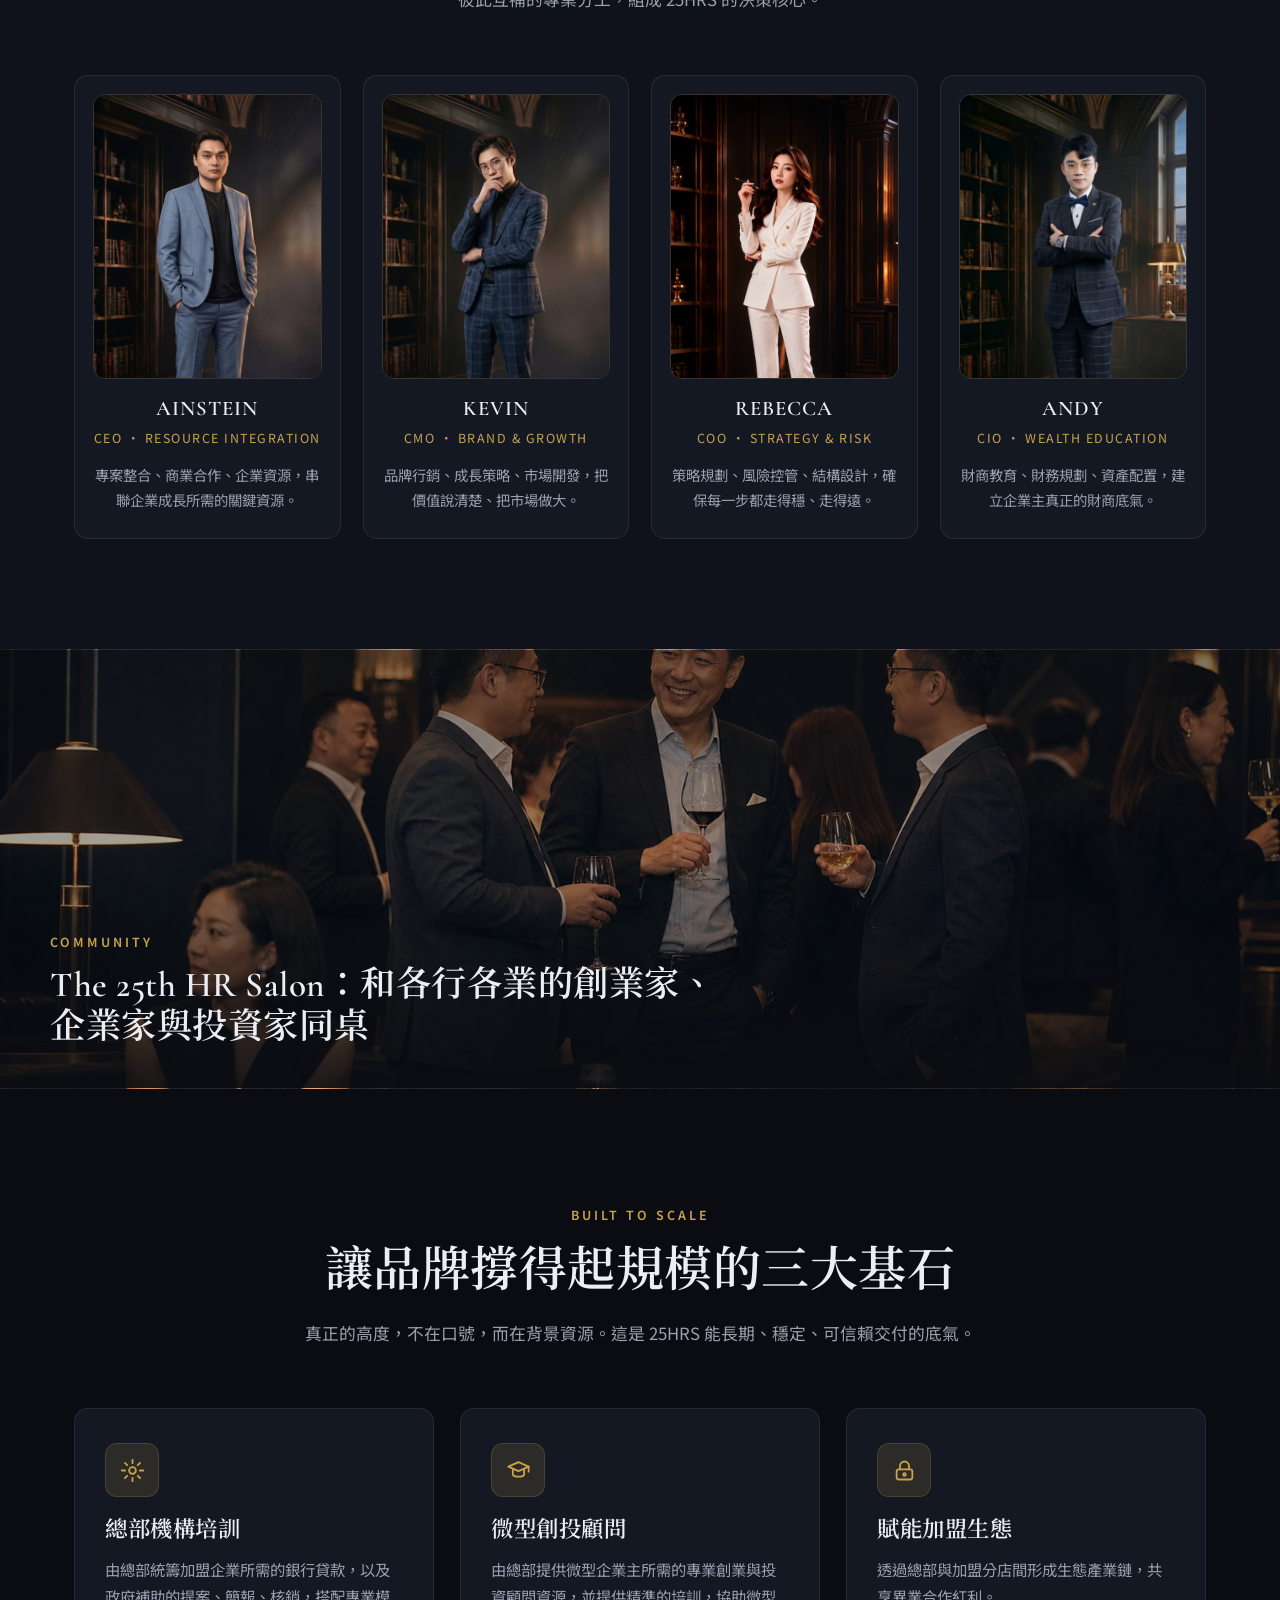
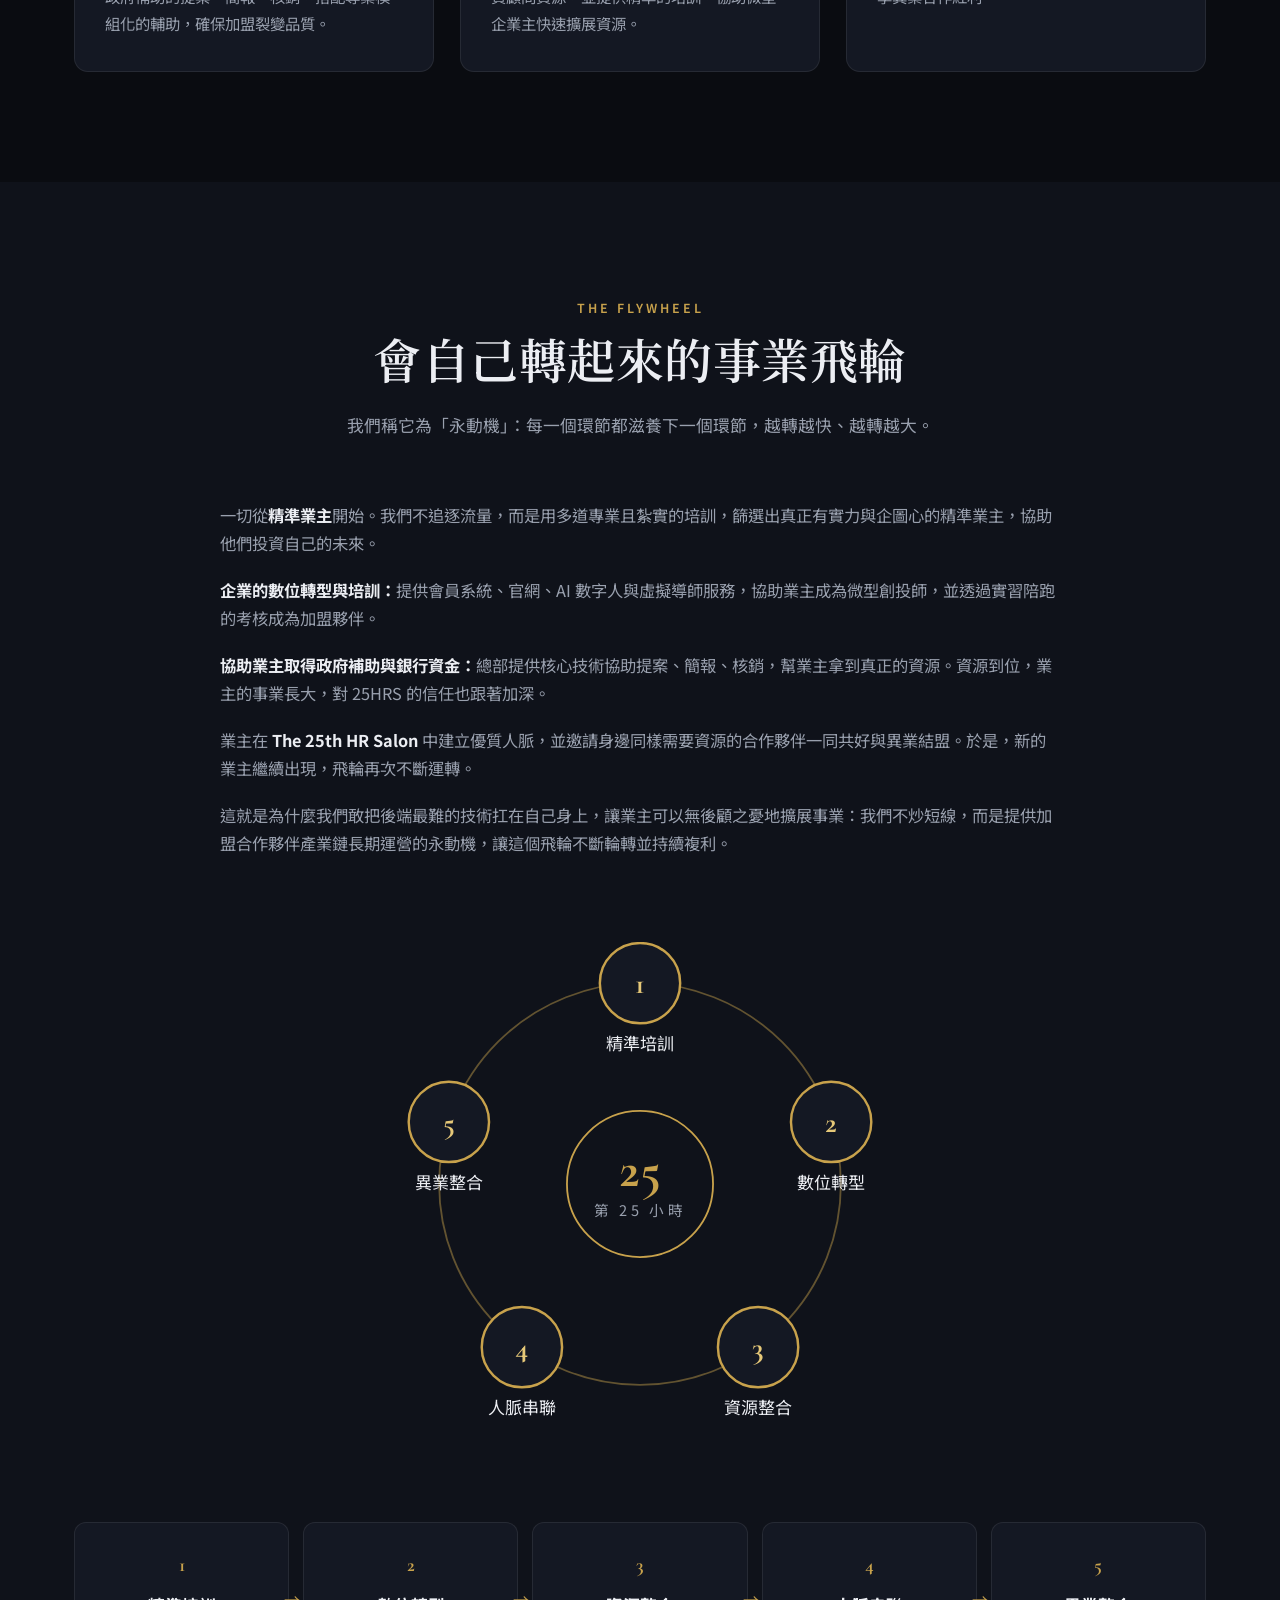
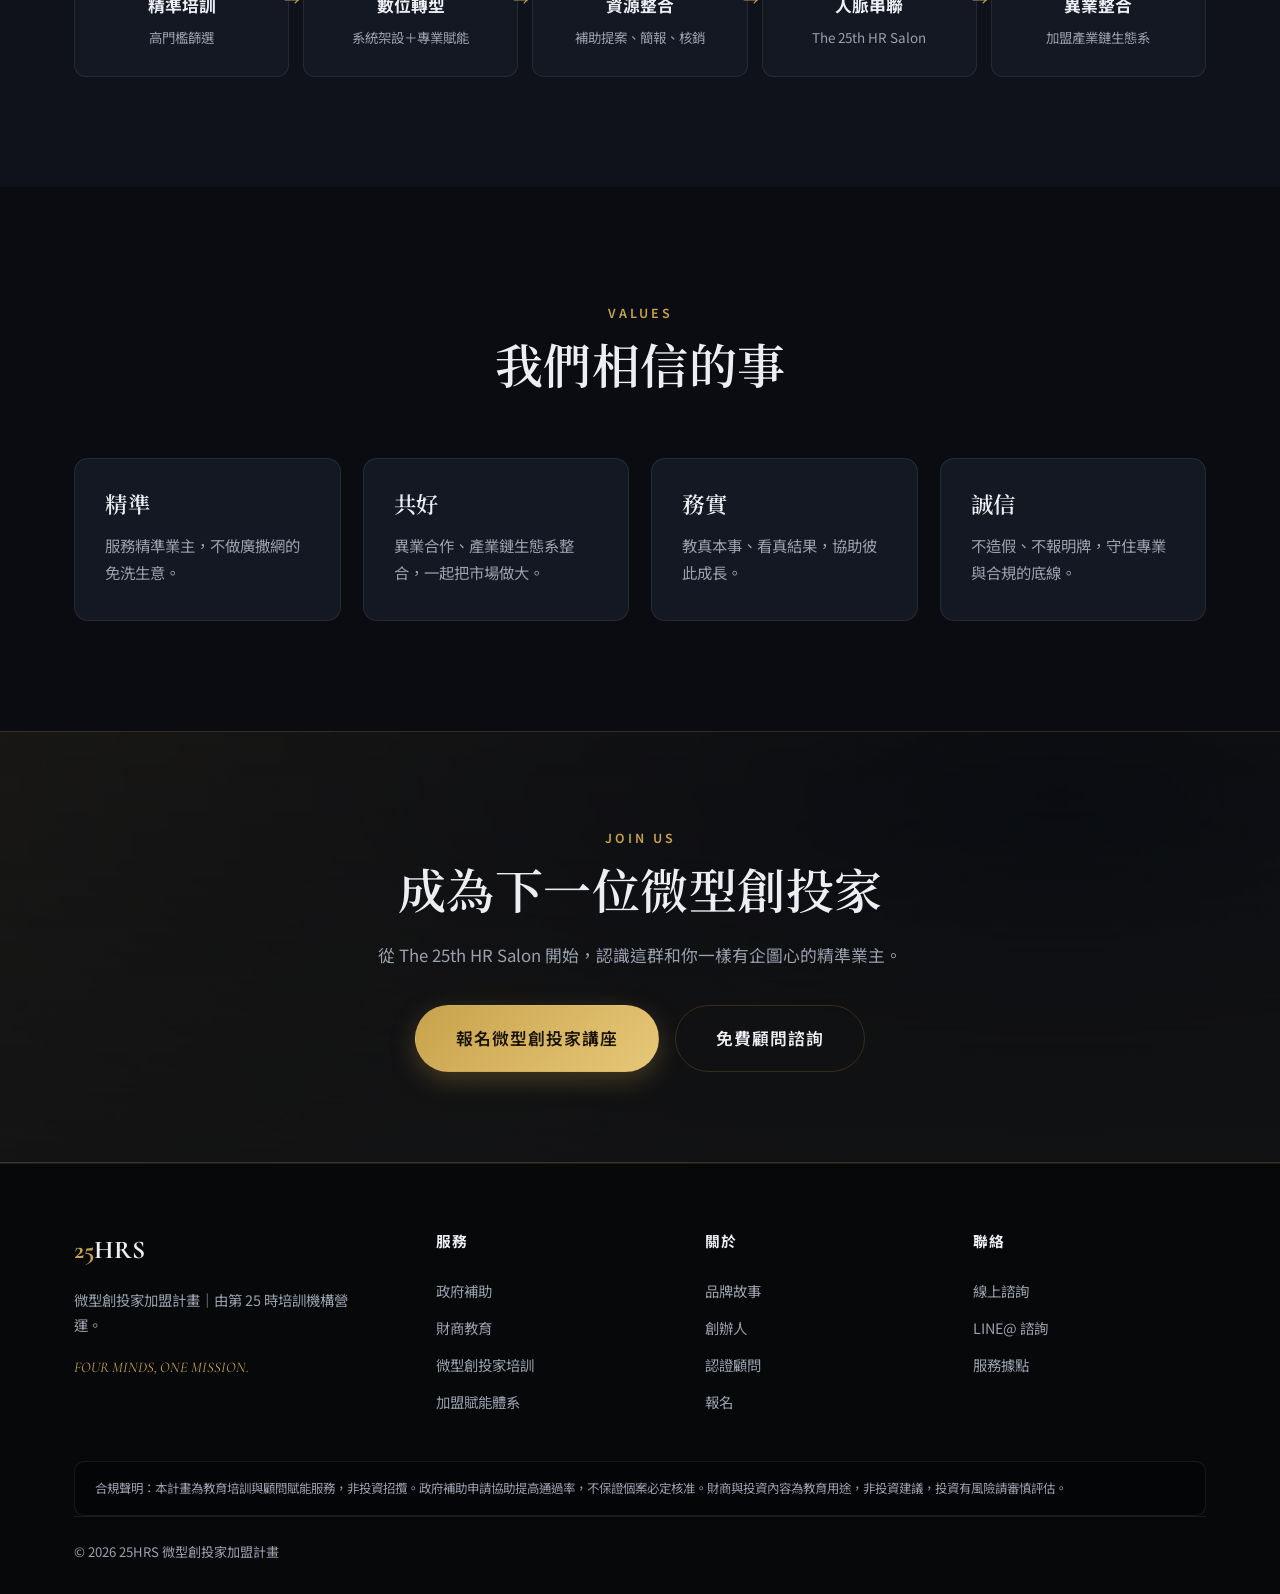
==== commit 186de65c: "統一網域至 www.25hrs.tw：apex 以 JS 跳轉至 www，canonical/OG 改回 www - 各頁 head 加入早期跳轉腳本：25hrs.tw 自動轉到 www.25hrs." ====
--- a/about.html
+++ b/about.html
@@ -1,6 +1,7 @@
 <!DOCTYPE html>
 <html lang="zh-Hant">
 <head>
+<script>if(location.hostname==='25hrs.tw'){location.replace('https://www.25hrs.tw'+location.pathname+location.search+location.hash);}</script>
 <meta charset="UTF-8">
 <meta name="viewport" content="width=device-width, initial-scale=1.0">
 <title>關於我們｜25HRS 微型創投家加盟計畫</title>
@@ -9,7 +10,7 @@
 <link rel="preconnect" href="https://fonts.gstatic.com" crossorigin>
 <link href="https://fonts.googleapis.com/css2?family=Cormorant+Garamond:ital,wght@0,500;0,600;0,700;1,500&family=Noto+Sans+TC:wght@400;500;700&family=Noto+Serif+TC:wght@600;700&display=swap" rel="stylesheet">
 <link rel="icon" href="assets/favicon.svg" type="image/svg+xml">
-<link rel="canonical" href="https://25hrs.tw/about.html">
+<link rel="canonical" href="https://www.25hrs.tw/about.html">
 <link rel="stylesheet" href="assets/style.css">
 </head>
 <body>
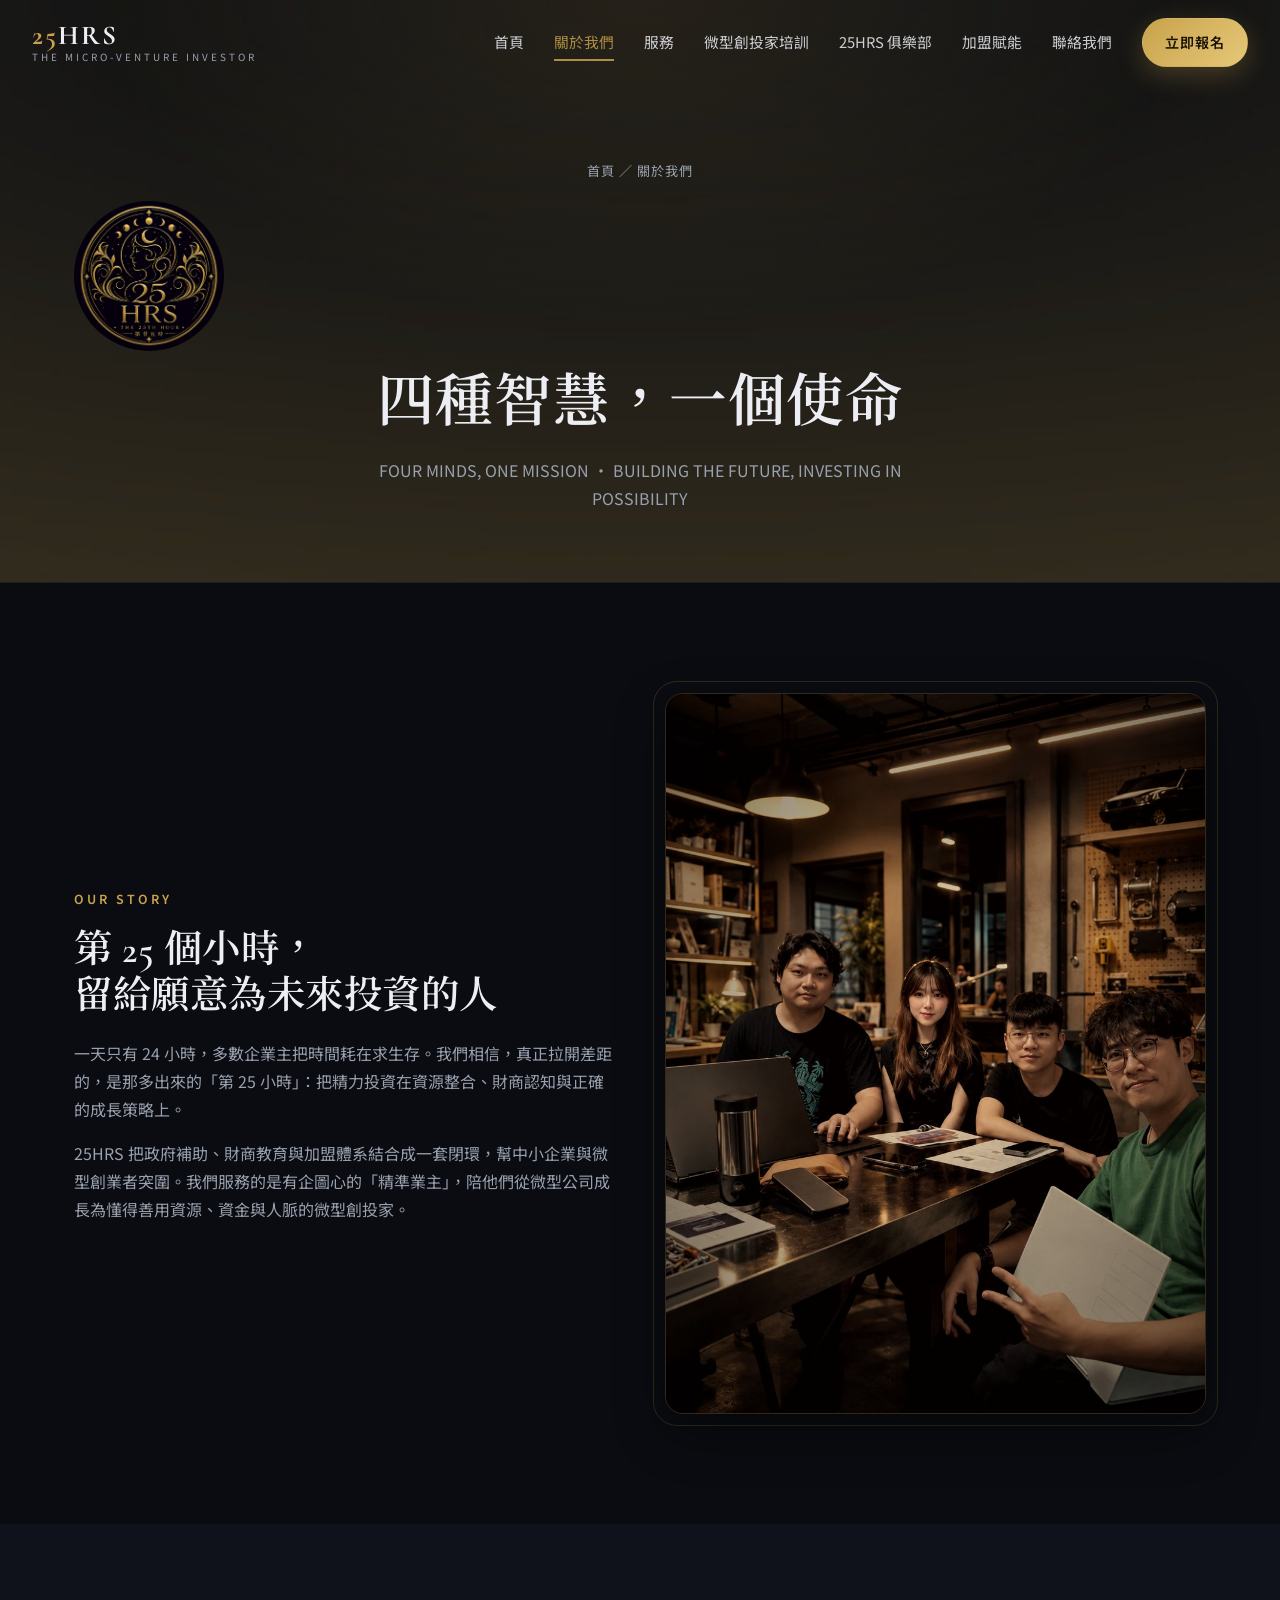
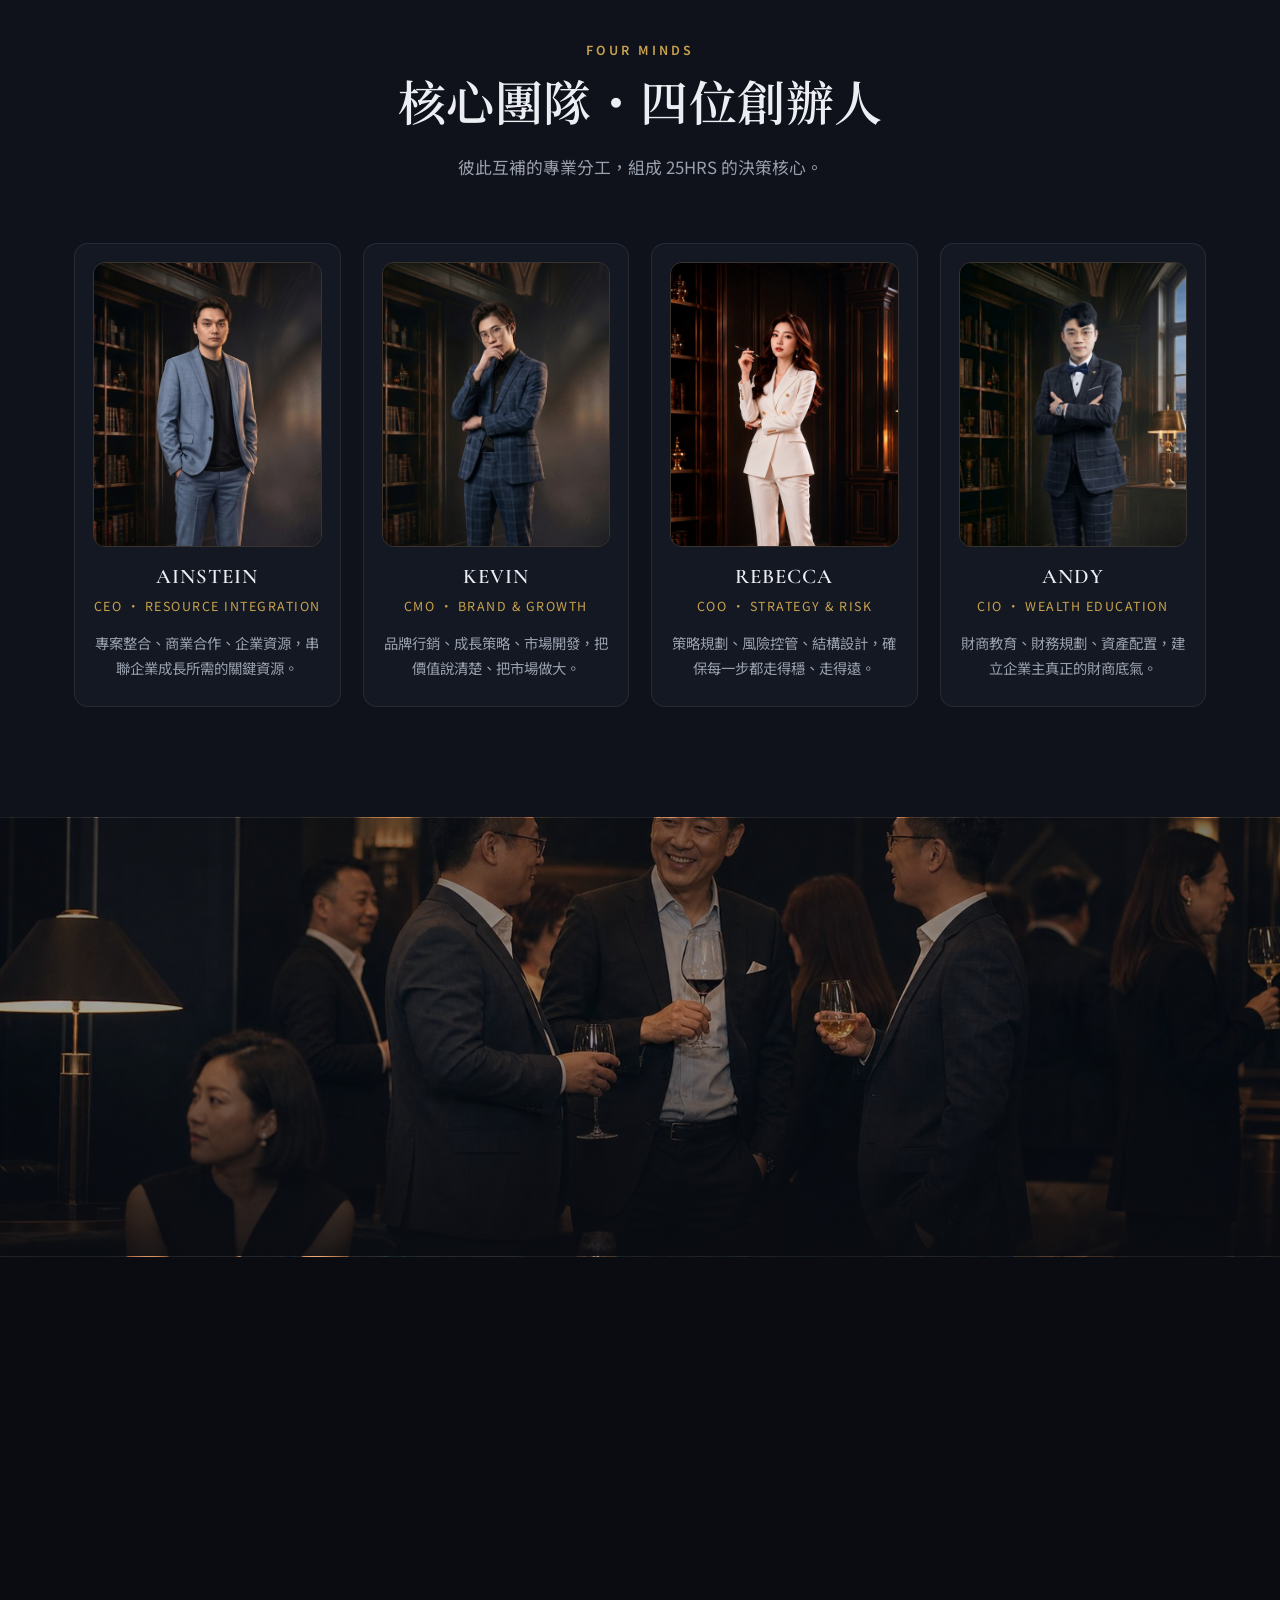
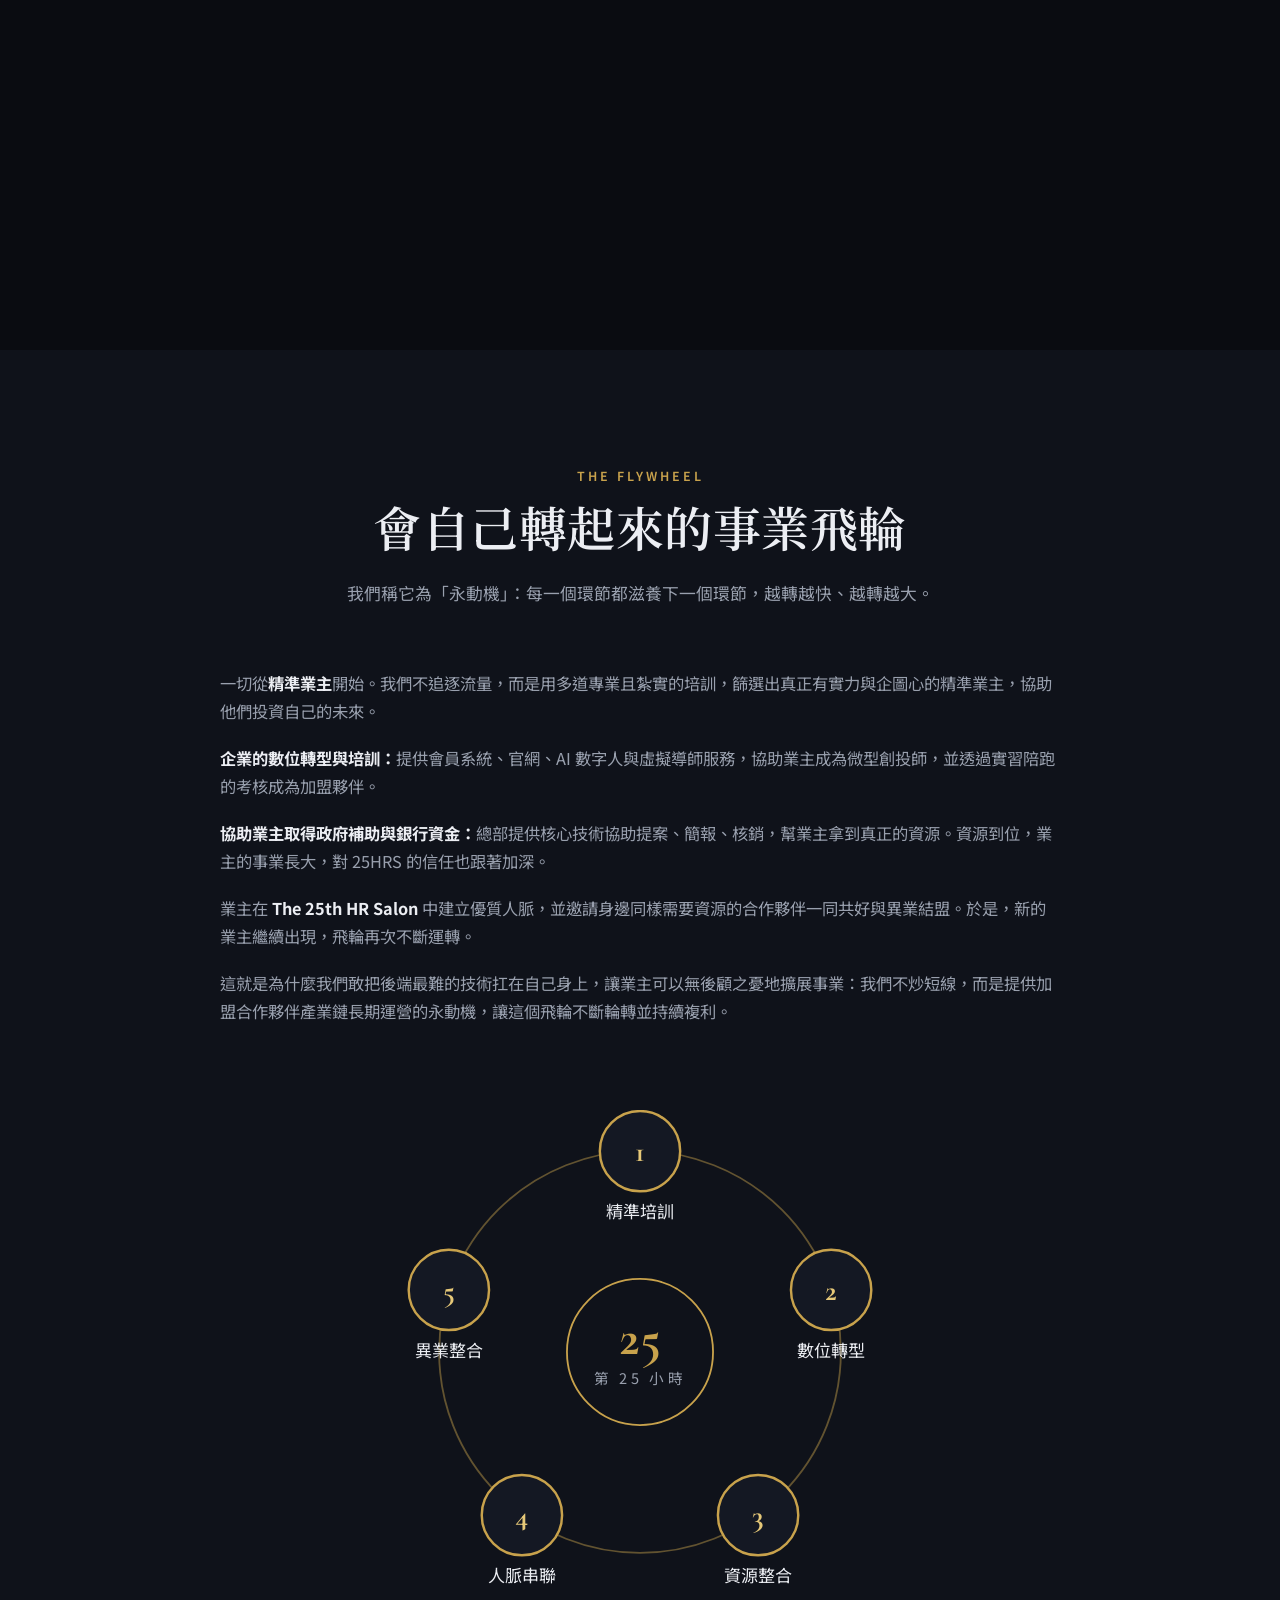
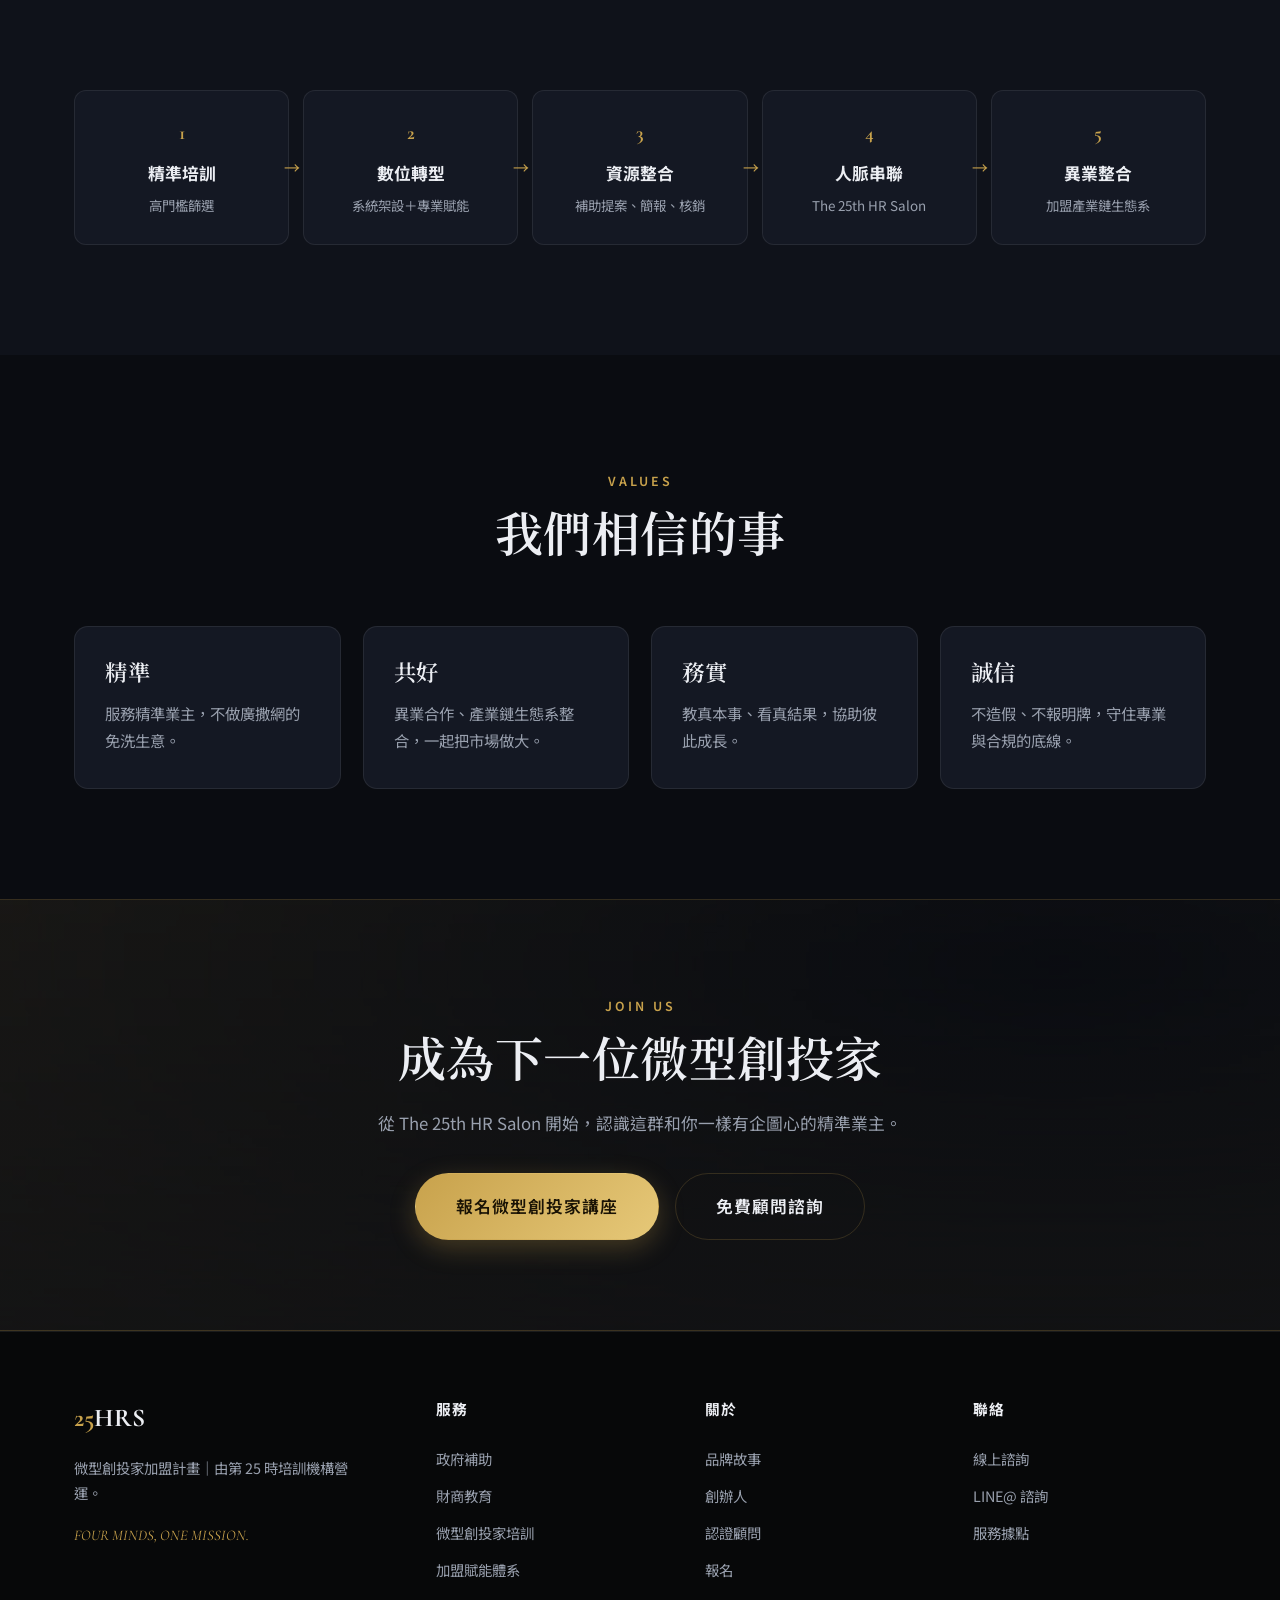
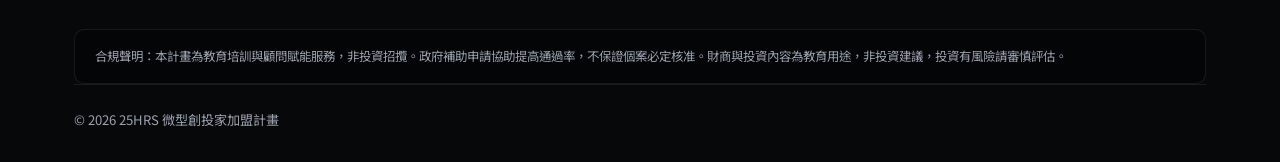
==== commit 8703a388: "新增品牌橫幅與圓形徽章：俱樂部橫幅、關於頁與首頁徽章、社群分享縮圖 - club.html：hero 下方加入全幅品牌橫幅 brand-banner.png - about.html：頁首置中加入圓形" ====
--- a/about.html
+++ b/about.html
@@ -9,7 +9,9 @@
 <link rel="preconnect" href="https://fonts.googleapis.com">
 <link rel="preconnect" href="https://fonts.gstatic.com" crossorigin>
 <link href="https://fonts.googleapis.com/css2?family=Cormorant+Garamond:ital,wght@0,500;0,600;0,700;1,500&family=Noto+Sans+TC:wght@400;500;700&family=Noto+Serif+TC:wght@600;700&display=swap" rel="stylesheet">
+<meta property="og:image" content="https://www.25hrs.tw/assets/img/brand-emblem.png">
 <link rel="icon" href="assets/favicon.svg" type="image/svg+xml">
+<link rel="apple-touch-icon" href="assets/img/brand-emblem.png">
 <link rel="canonical" href="https://www.25hrs.tw/about.html">
 <link rel="stylesheet" href="assets/style.css">
 </head>
@@ -33,6 +35,7 @@
 <section class="page-hero">
   <div class="container">
     <div class="crumb"><a href="index.html">首頁</a> ／ 關於我們</div>
+    <div style="text-align:center;margin:10px 0 18px"><img src="assets/img/brand-emblem.png" alt="25HRS 品牌徽章" style="width:150px;height:150px;border-radius:50%"></div>
     <h1>四種智慧，一個使命</h1>
     <p>FOUR MINDS, ONE MISSION ・ BUILDING THE FUTURE, INVESTING IN POSSIBILITY</p>
   </div>
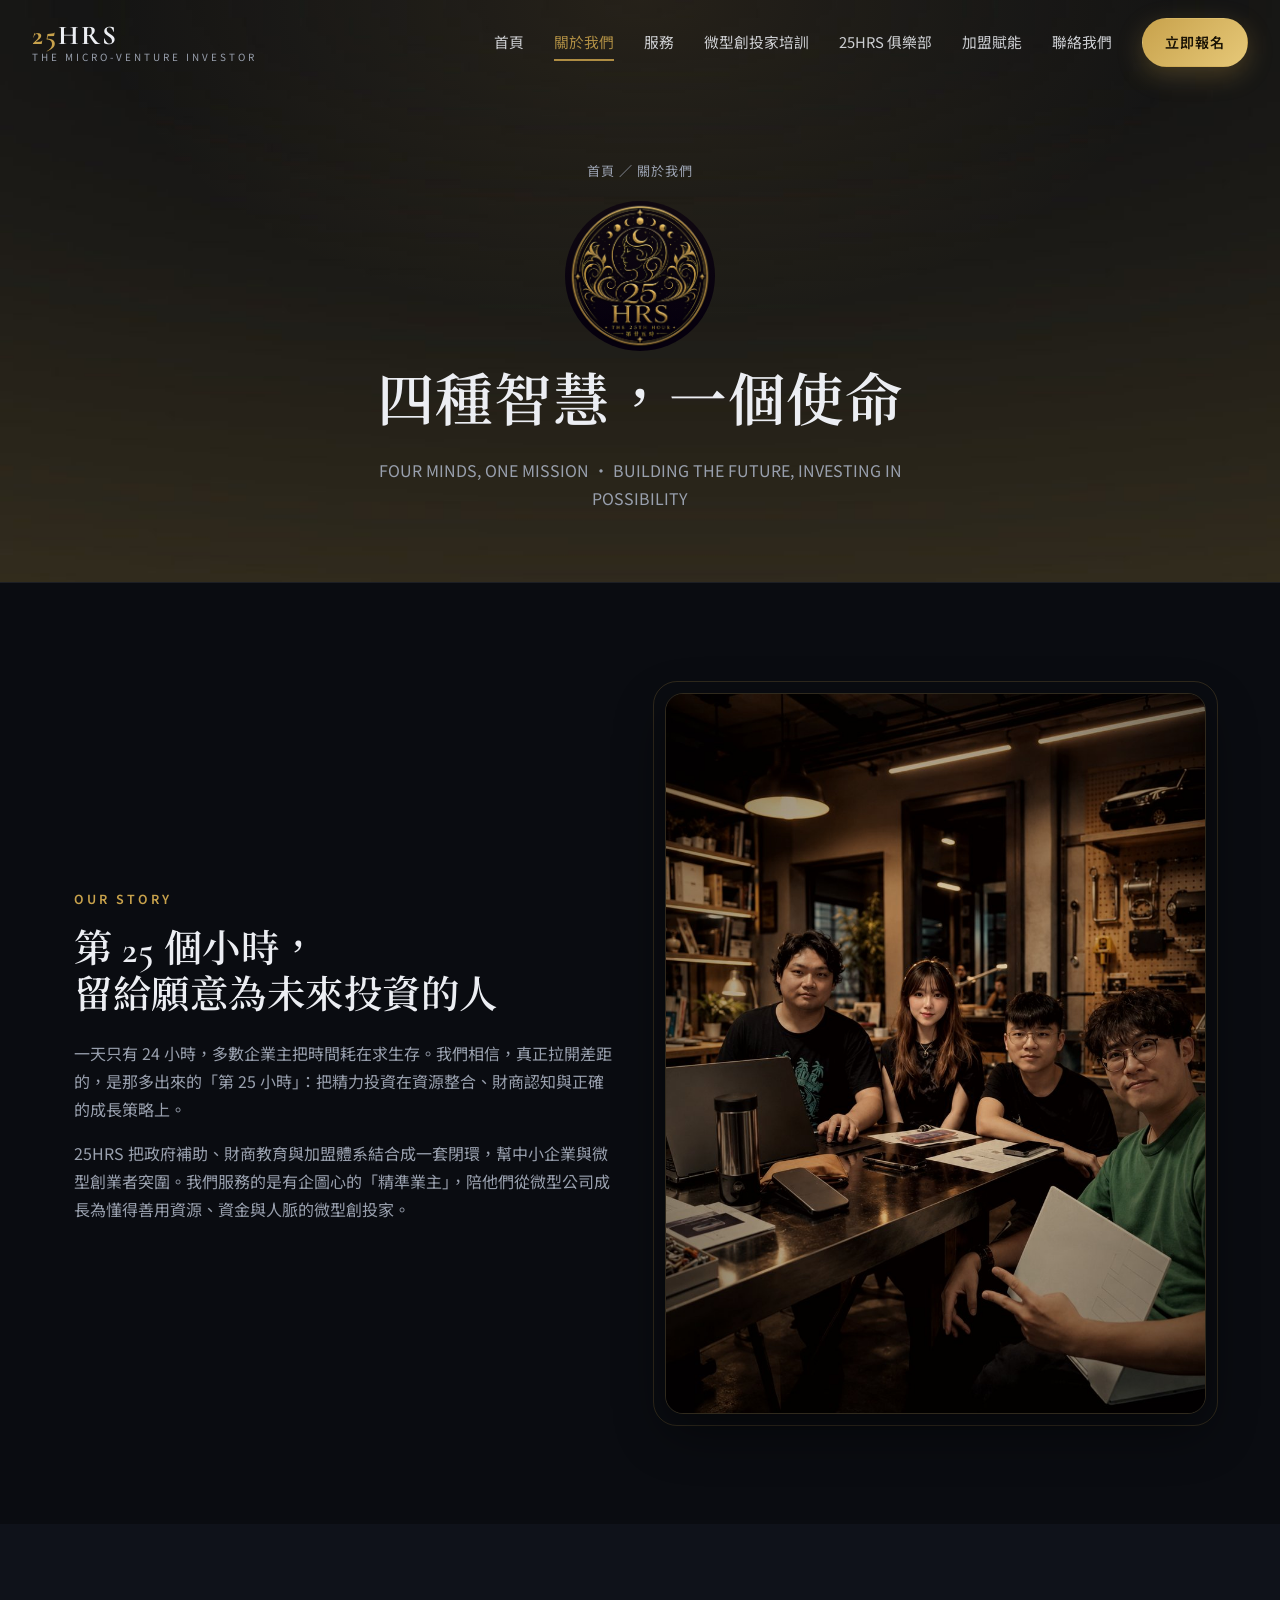
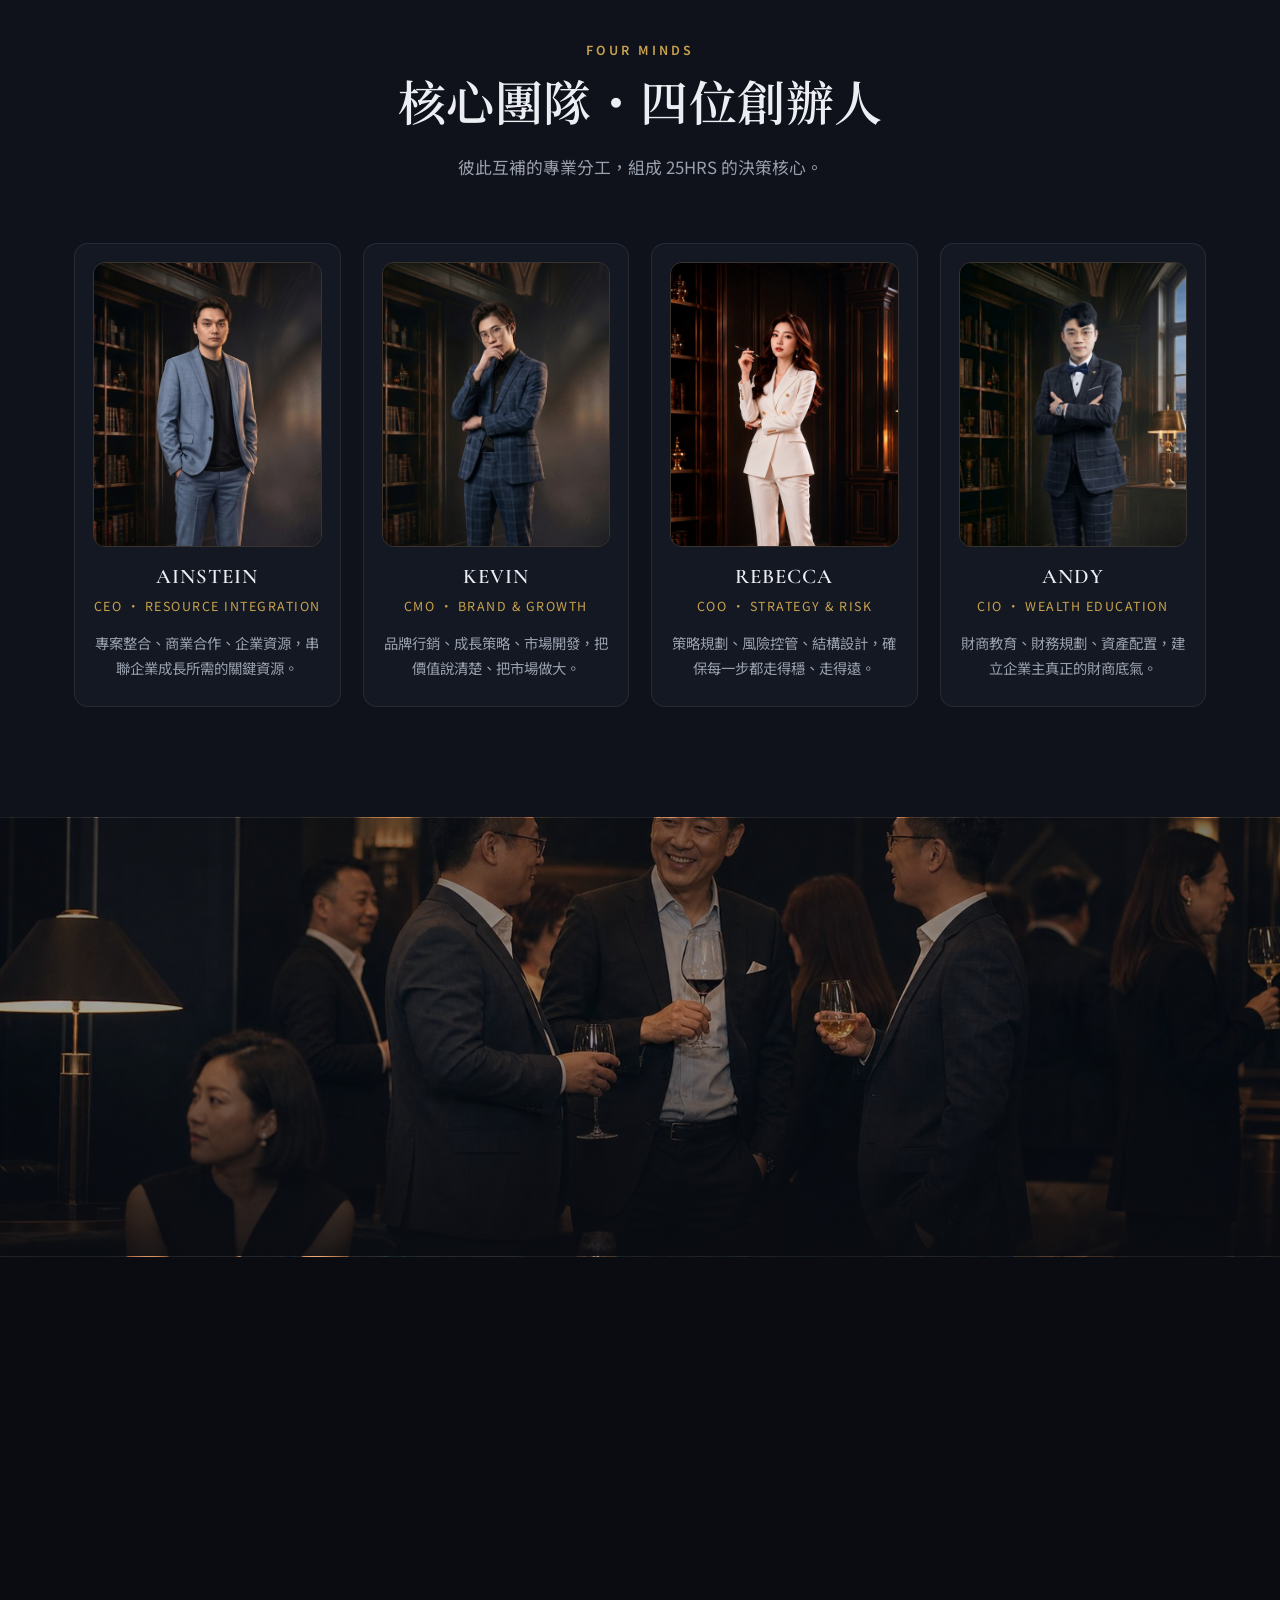
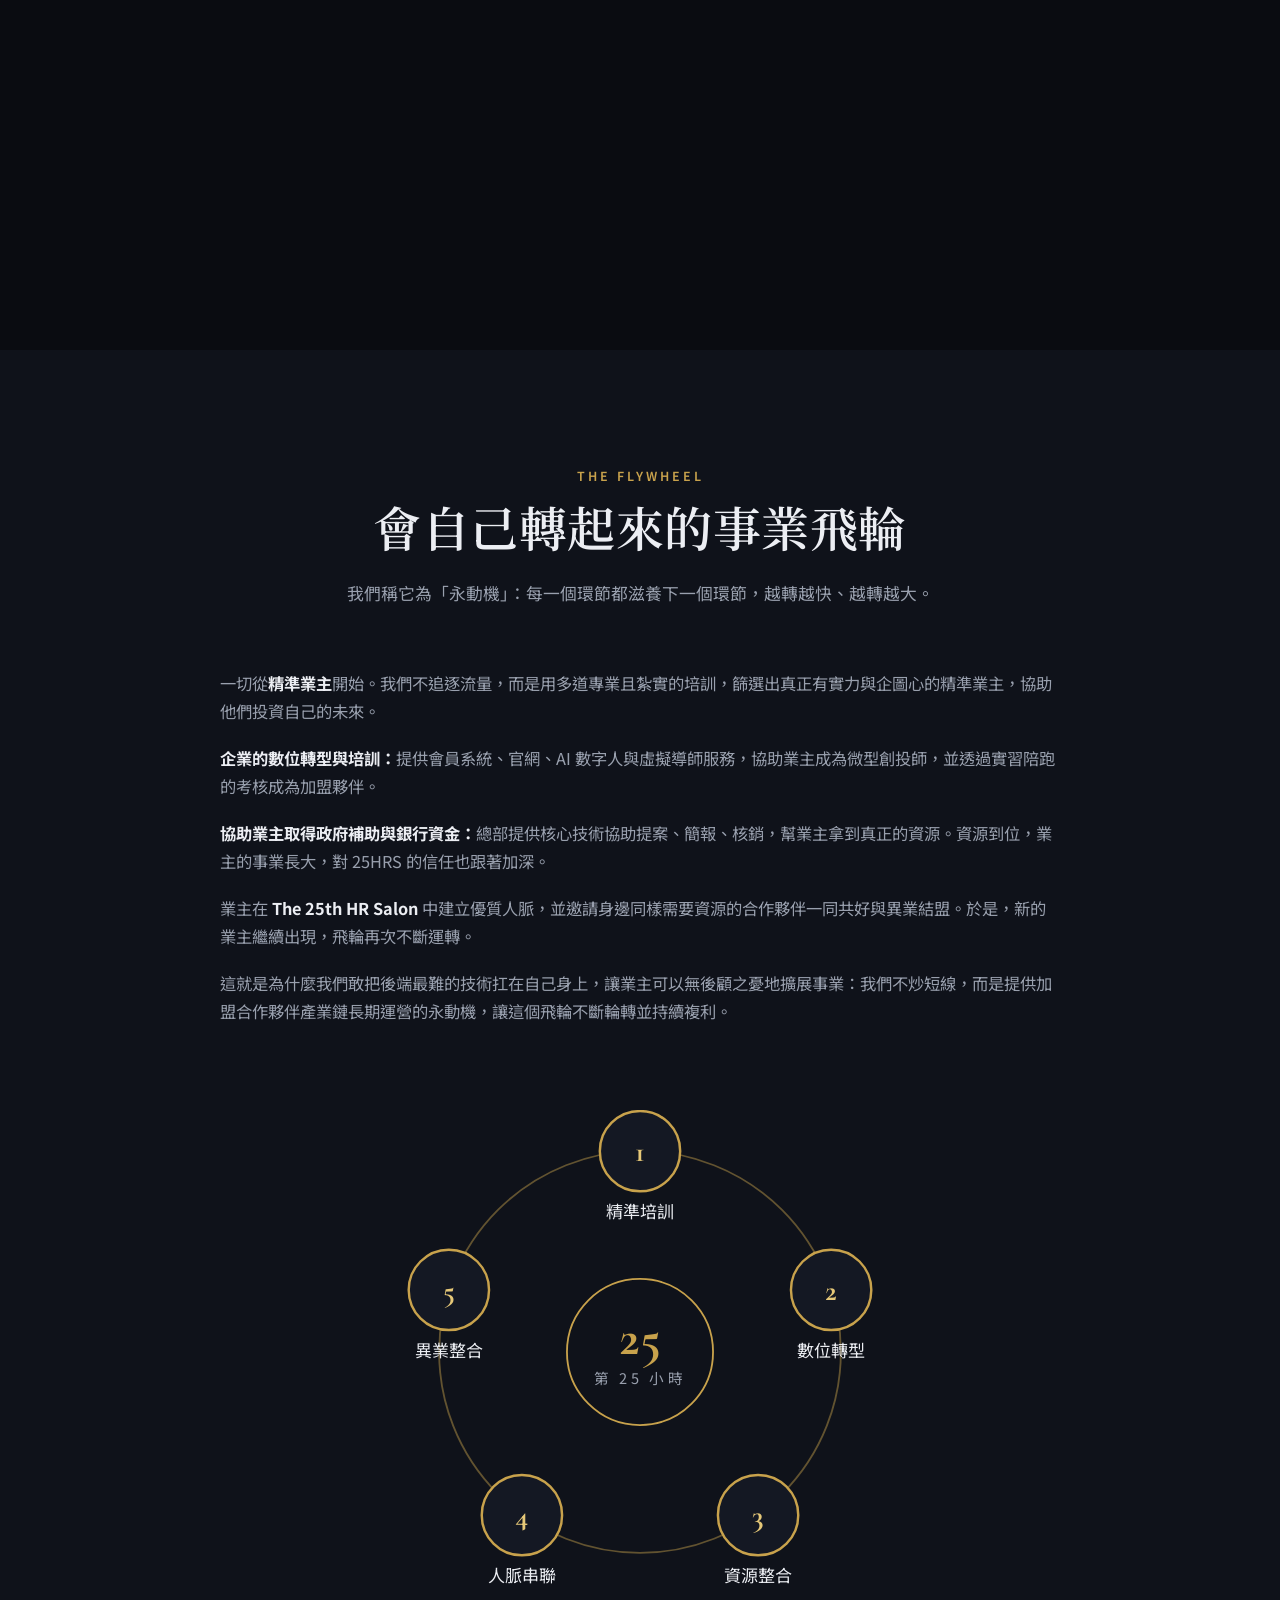
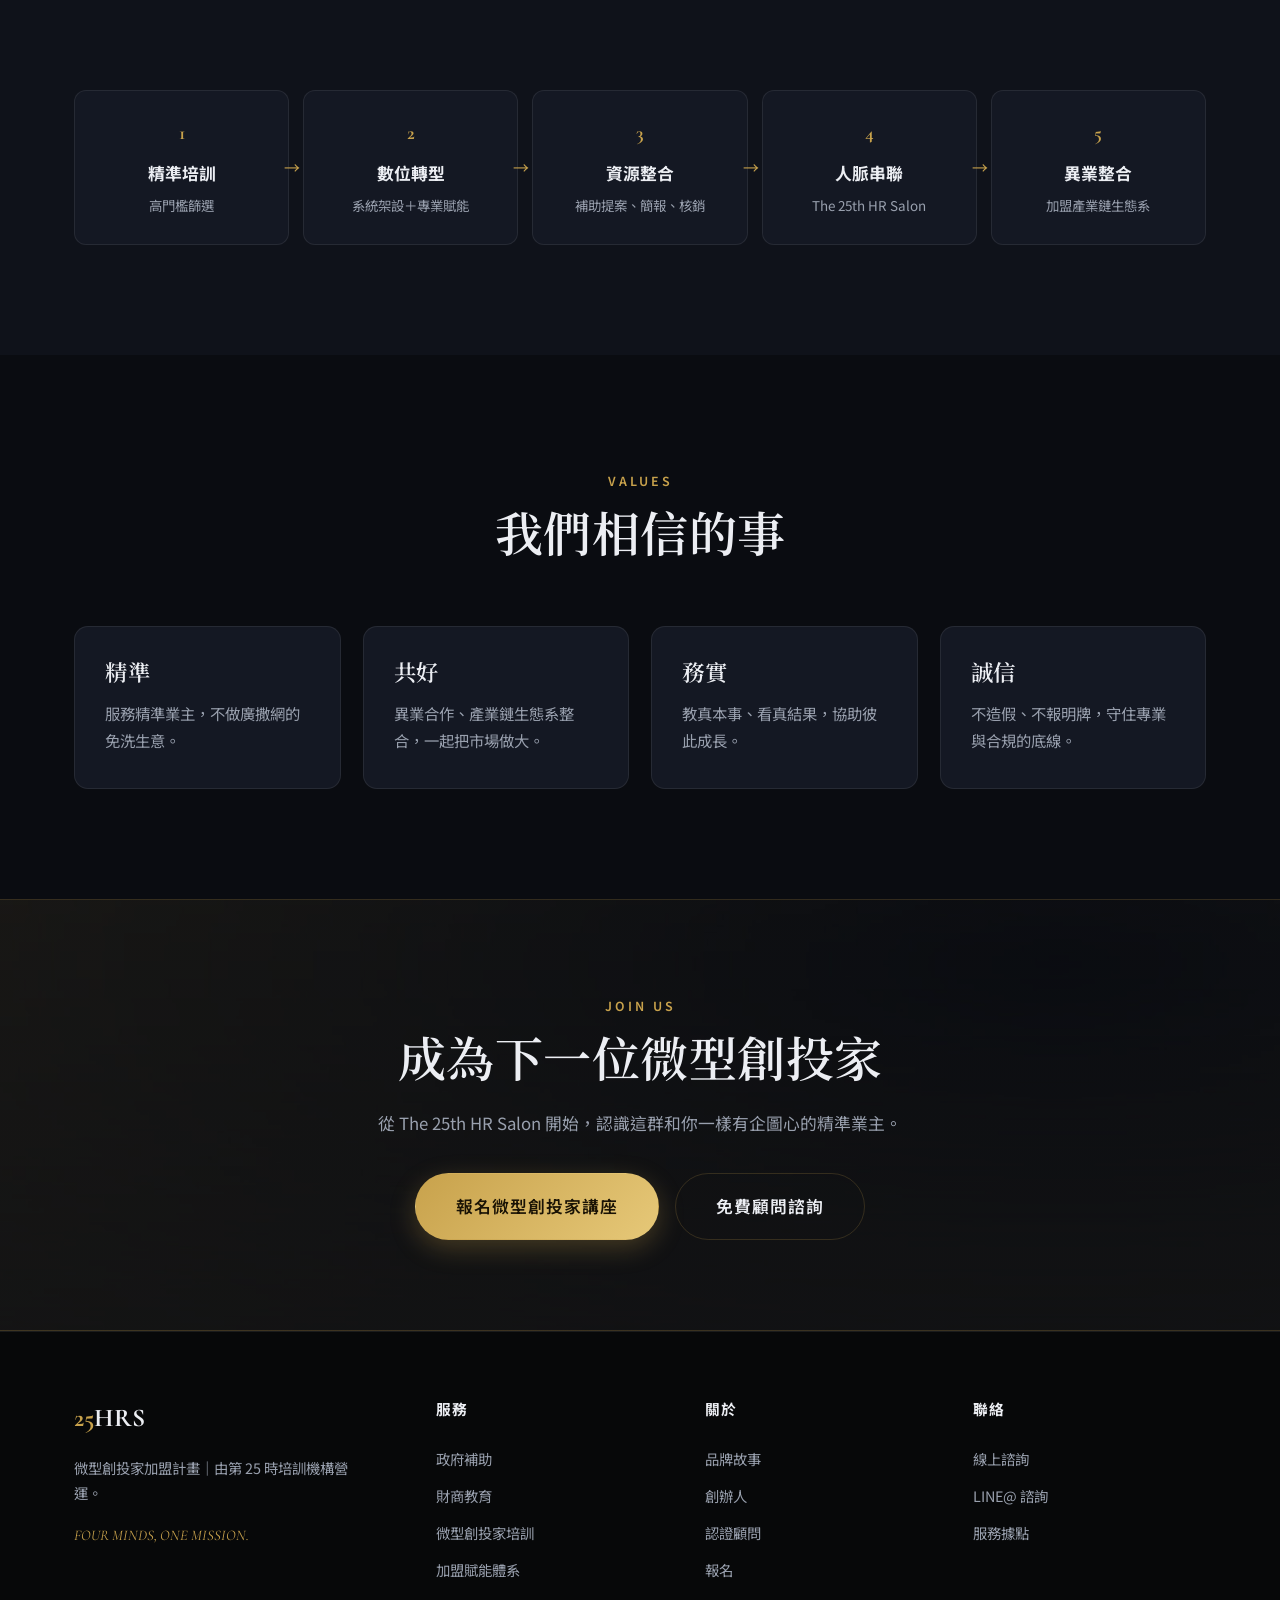
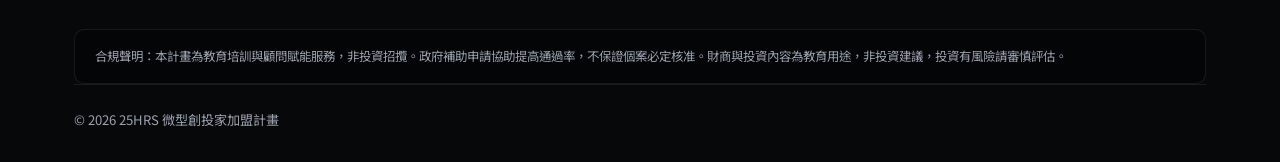
==== commit a1130116: "修正品牌徽章置中：img 為 display:block，改用 margin:0 auto 置中 Co-Authored-By: Claude Opus 4.8 (1M context) <norep" ====
--- a/about.html
+++ b/about.html
@@ -35,7 +35,7 @@
 <section class="page-hero">
   <div class="container">
     <div class="crumb"><a href="index.html">首頁</a> ／ 關於我們</div>
-    <div style="text-align:center;margin:10px 0 18px"><img src="assets/img/brand-emblem.png" alt="25HRS 品牌徽章" style="width:150px;height:150px;border-radius:50%"></div>
+    <div style="text-align:center;margin:10px 0 18px"><img src="assets/img/brand-emblem.png" alt="25HRS 品牌徽章" style="width:150px;height:150px;border-radius:50%;margin:0 auto"></div>
     <h1>四種智慧，一個使命</h1>
     <p>FOUR MINDS, ONE MISSION ・ BUILDING THE FUTURE, INVESTING IN POSSIBILITY</p>
   </div>
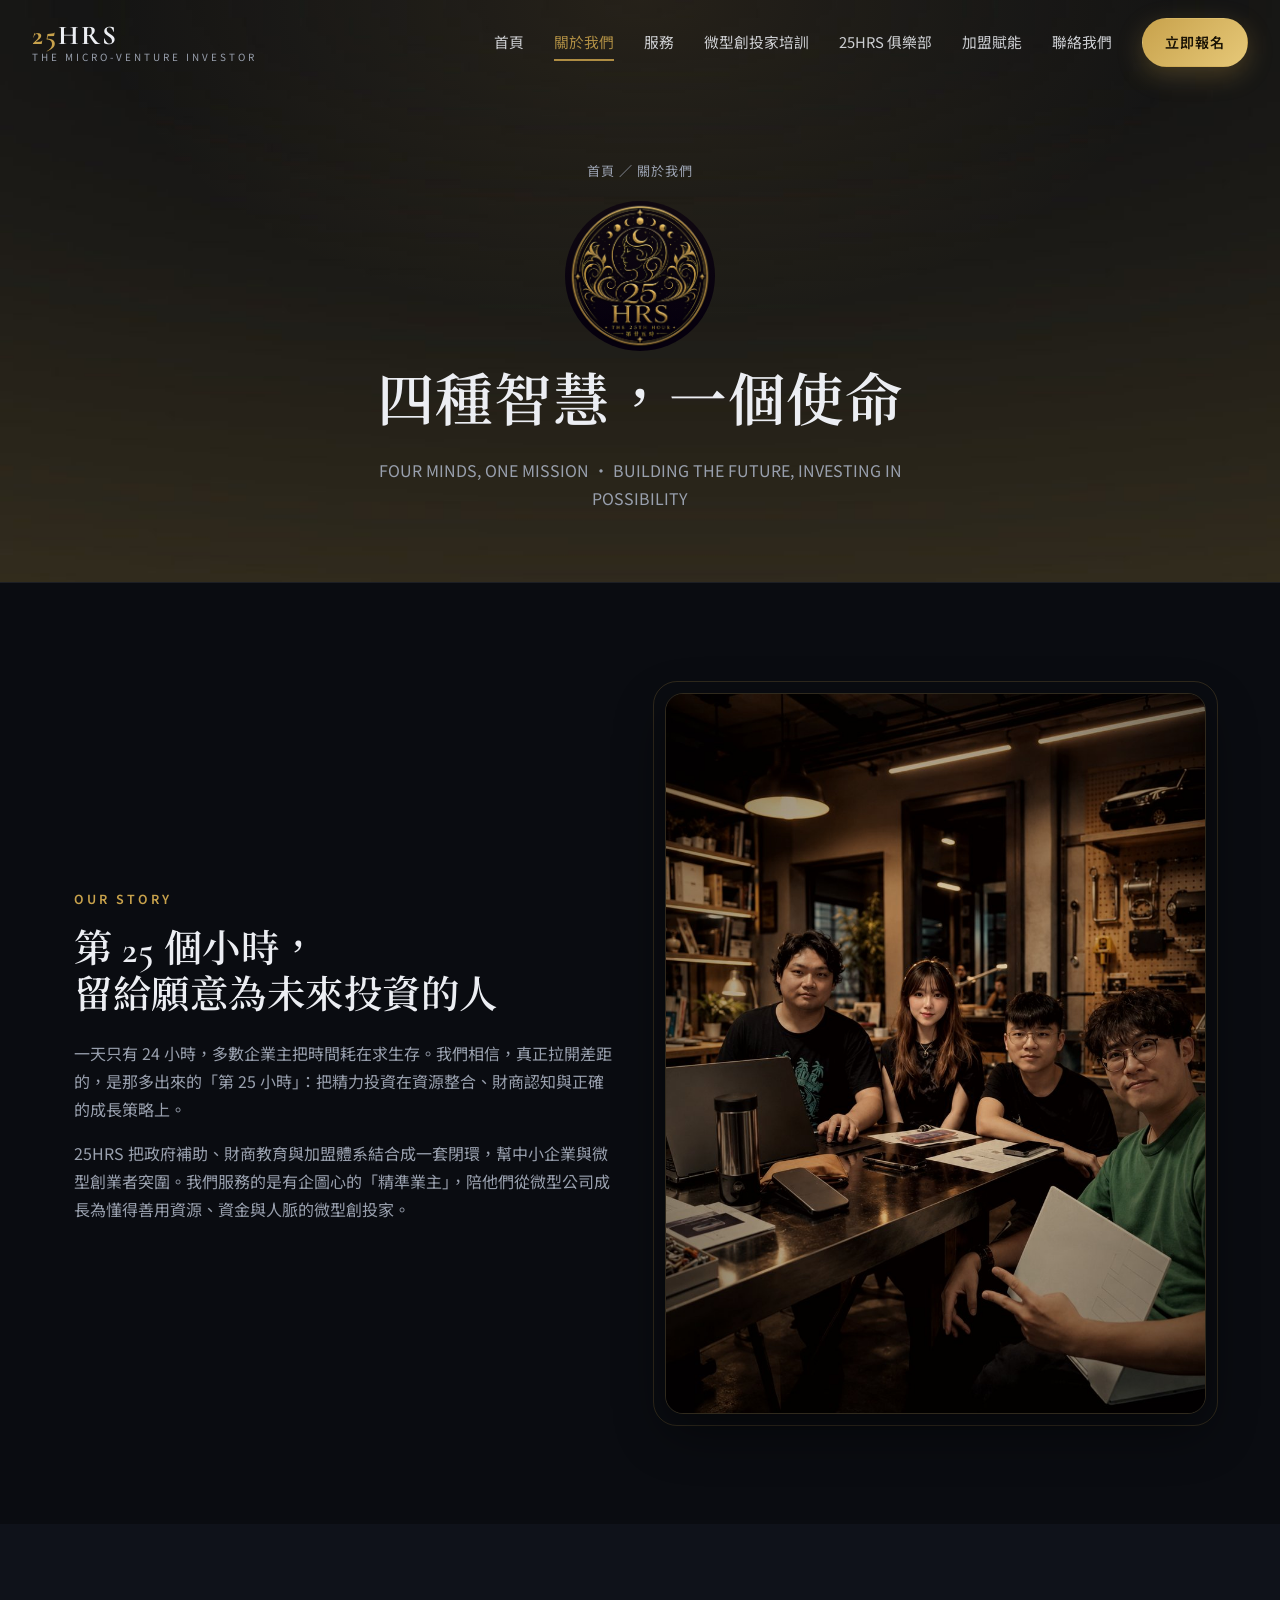
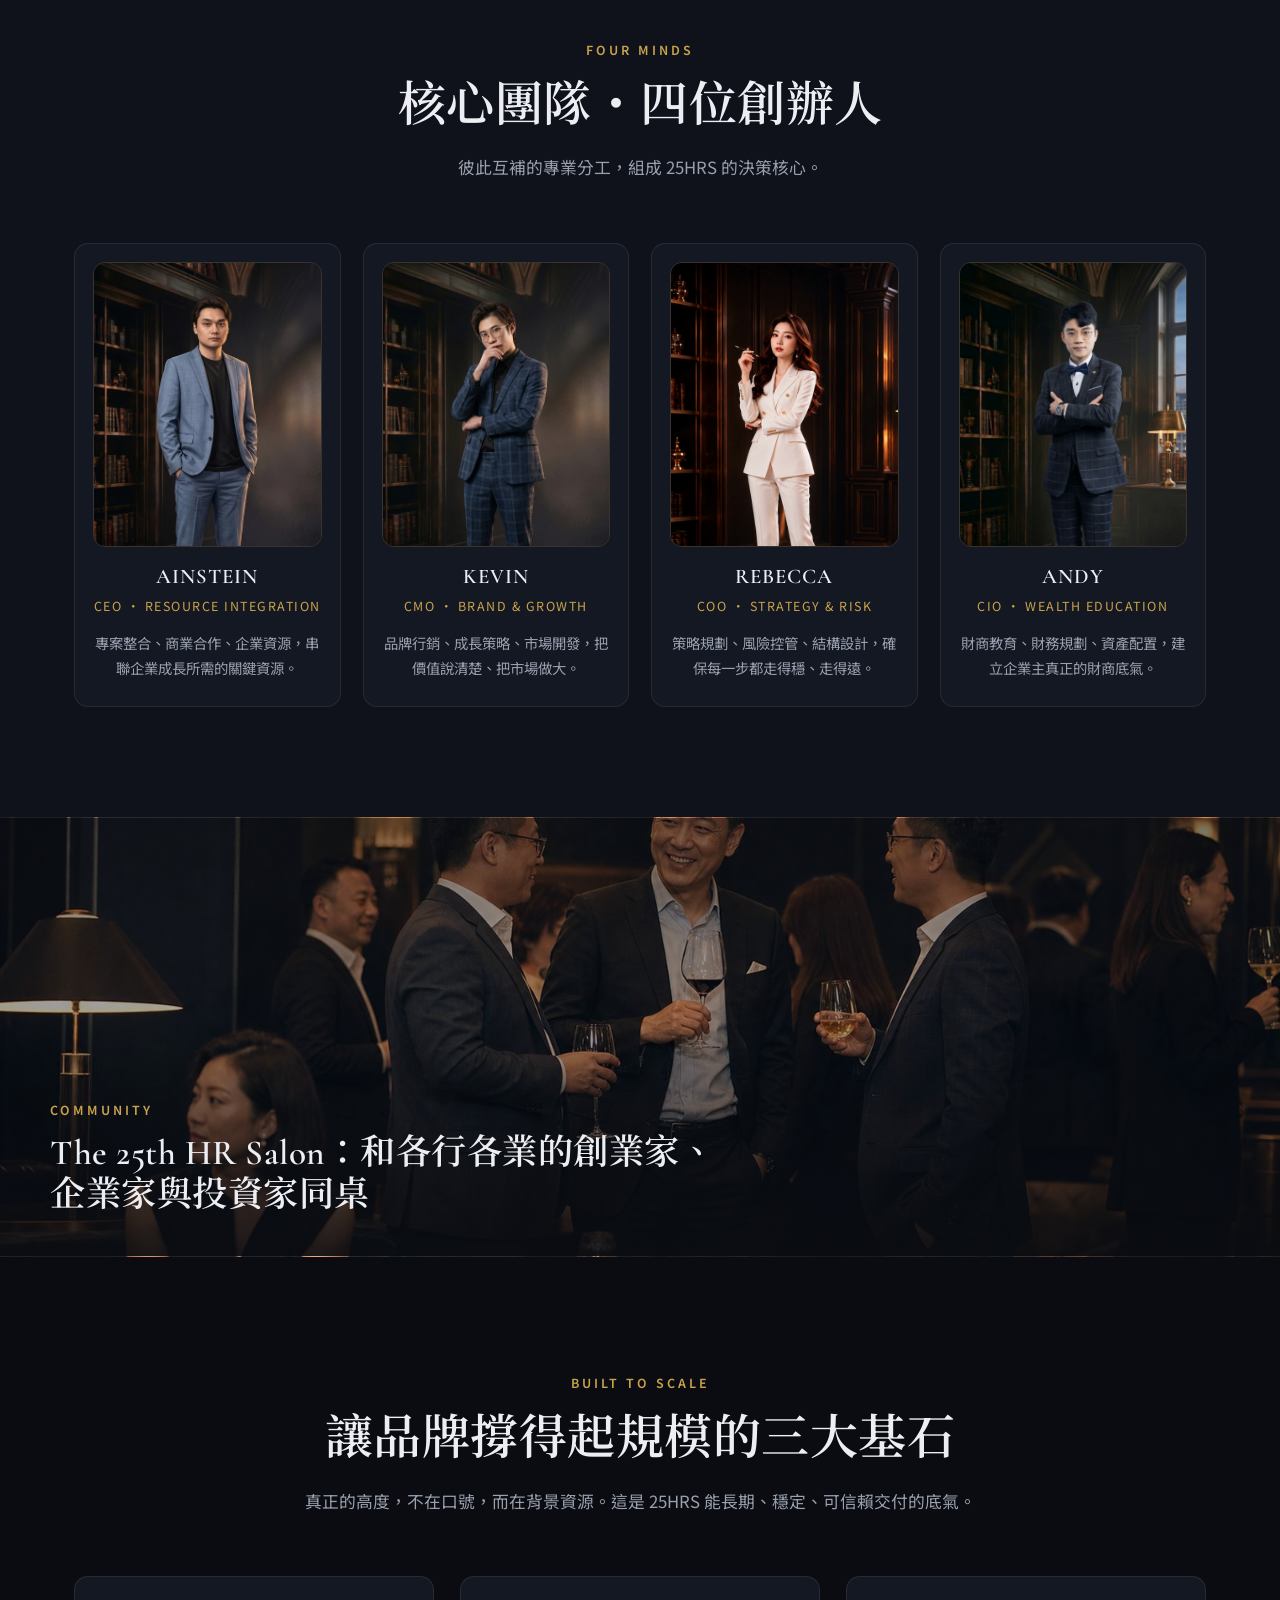
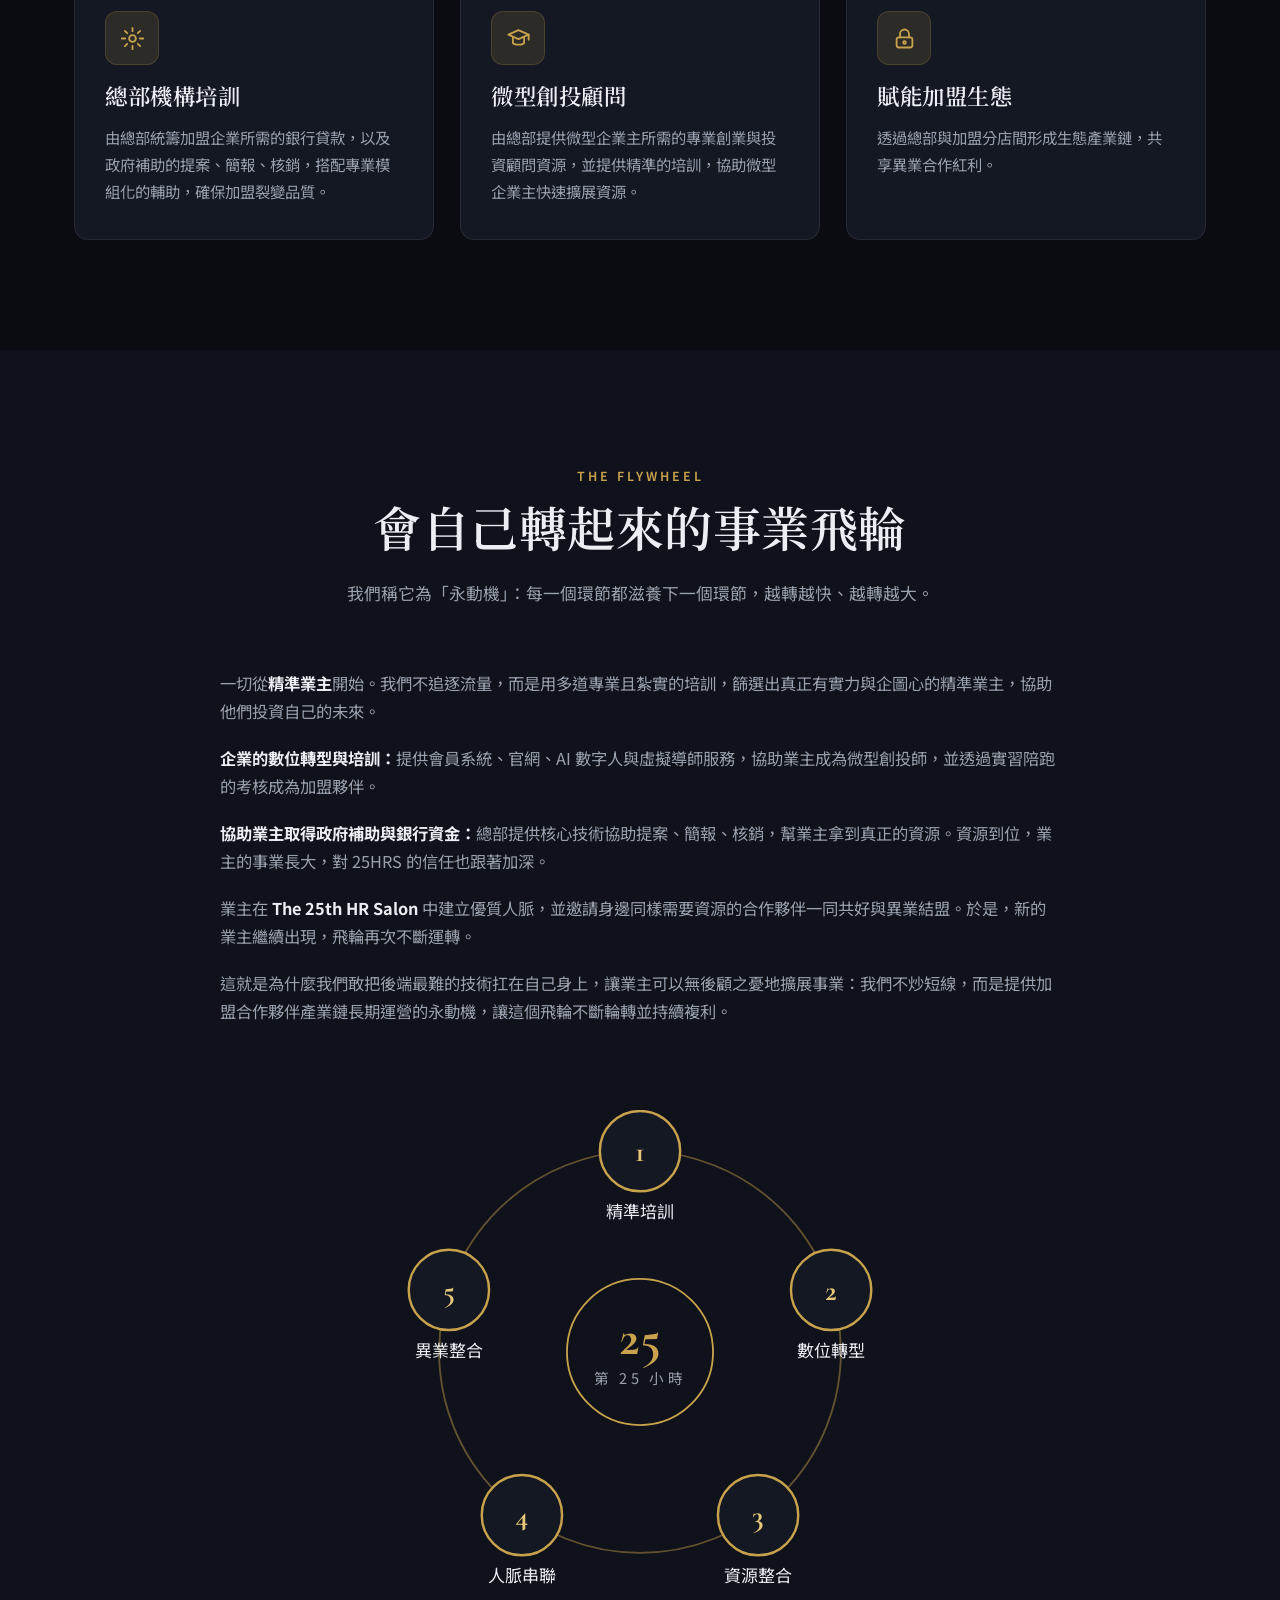
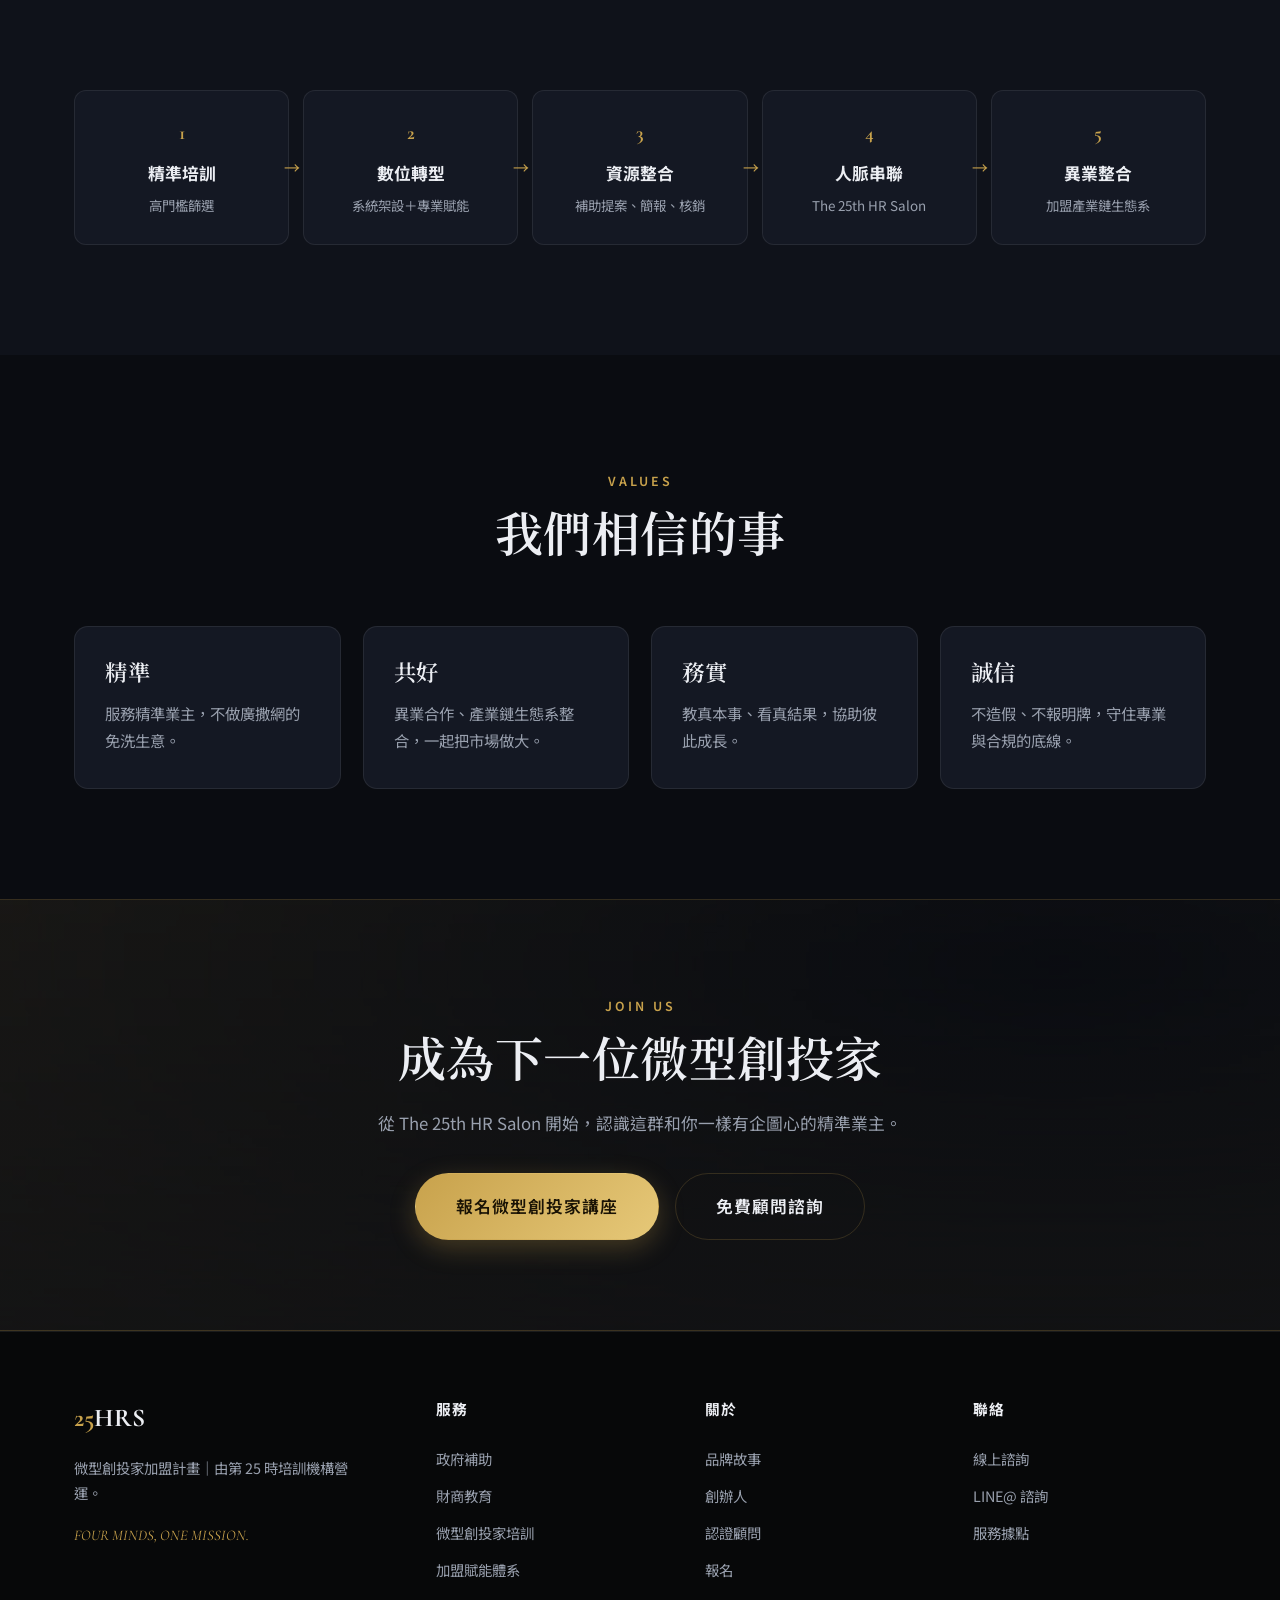
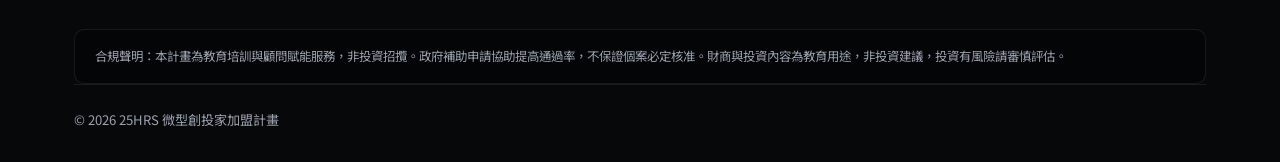
==== commit f42ce965: "@ 全站講座報名連結改為 Google 表單 forms.gle/NFACYT6gRWKxZyiJ8（原 apply-lecture 連結失效），共 6 檔 20 處 Co-Authored-By: " ====
--- a/about.html
+++ b/about.html
@@ -27,7 +27,7 @@
     <a href="club.html" class="link">25HRS 俱樂部</a>
     <a href="franchise.html" class="link">加盟賦能</a>
     <a href="contact.html" class="link">聯絡我們</a>
-    <a href="https://www.25hrs.com.tw/p/apply-lecture" class="btn btn-gold">立即報名</a>
+    <a href="https://forms.gle/NFACYT6gRWKxZyiJ8" class="btn btn-gold">立即報名</a>
   </nav>
   <button class="burger" aria-label="選單"><span></span><span></span><span></span></button>
 </header>
@@ -176,7 +176,7 @@
     <span class="eyebrow">Join Us</span>
     <h2>成為下一位微型創投家</h2>
     <p>從 The 25th HR Salon 開始，認識這群和你一樣有企圖心的精準業主。</p>
-    <div class="hero-cta"><a href="https://www.25hrs.com.tw/p/apply-lecture" class="btn btn-gold btn-lg">報名微型創投家講座</a><a href="https://www.25hrs.com.tw/p/booking" class="btn btn-ghost btn-lg">免費顧問諮詢</a></div>
+    <div class="hero-cta"><a href="https://forms.gle/NFACYT6gRWKxZyiJ8" class="btn btn-gold btn-lg">報名微型創投家講座</a><a href="https://www.25hrs.com.tw/p/booking" class="btn btn-ghost btn-lg">免費顧問諮詢</a></div>
   </div>
 </section>
 
@@ -193,7 +193,7 @@
   </div>
 </footer>
 
-<div class="mobile-cta"><a href="https://www.25hrs.com.tw/p/booking" class="btn btn-ghost">免費諮詢</a><a href="https://www.25hrs.com.tw/p/apply-lecture" class="btn btn-gold">立即報名</a></div>
+<div class="mobile-cta"><a href="https://www.25hrs.com.tw/p/booking" class="btn btn-ghost">免費諮詢</a><a href="https://forms.gle/NFACYT6gRWKxZyiJ8" class="btn btn-gold">立即報名</a></div>
 <script src="assets/main.js"></script>
 </body>
 </html>
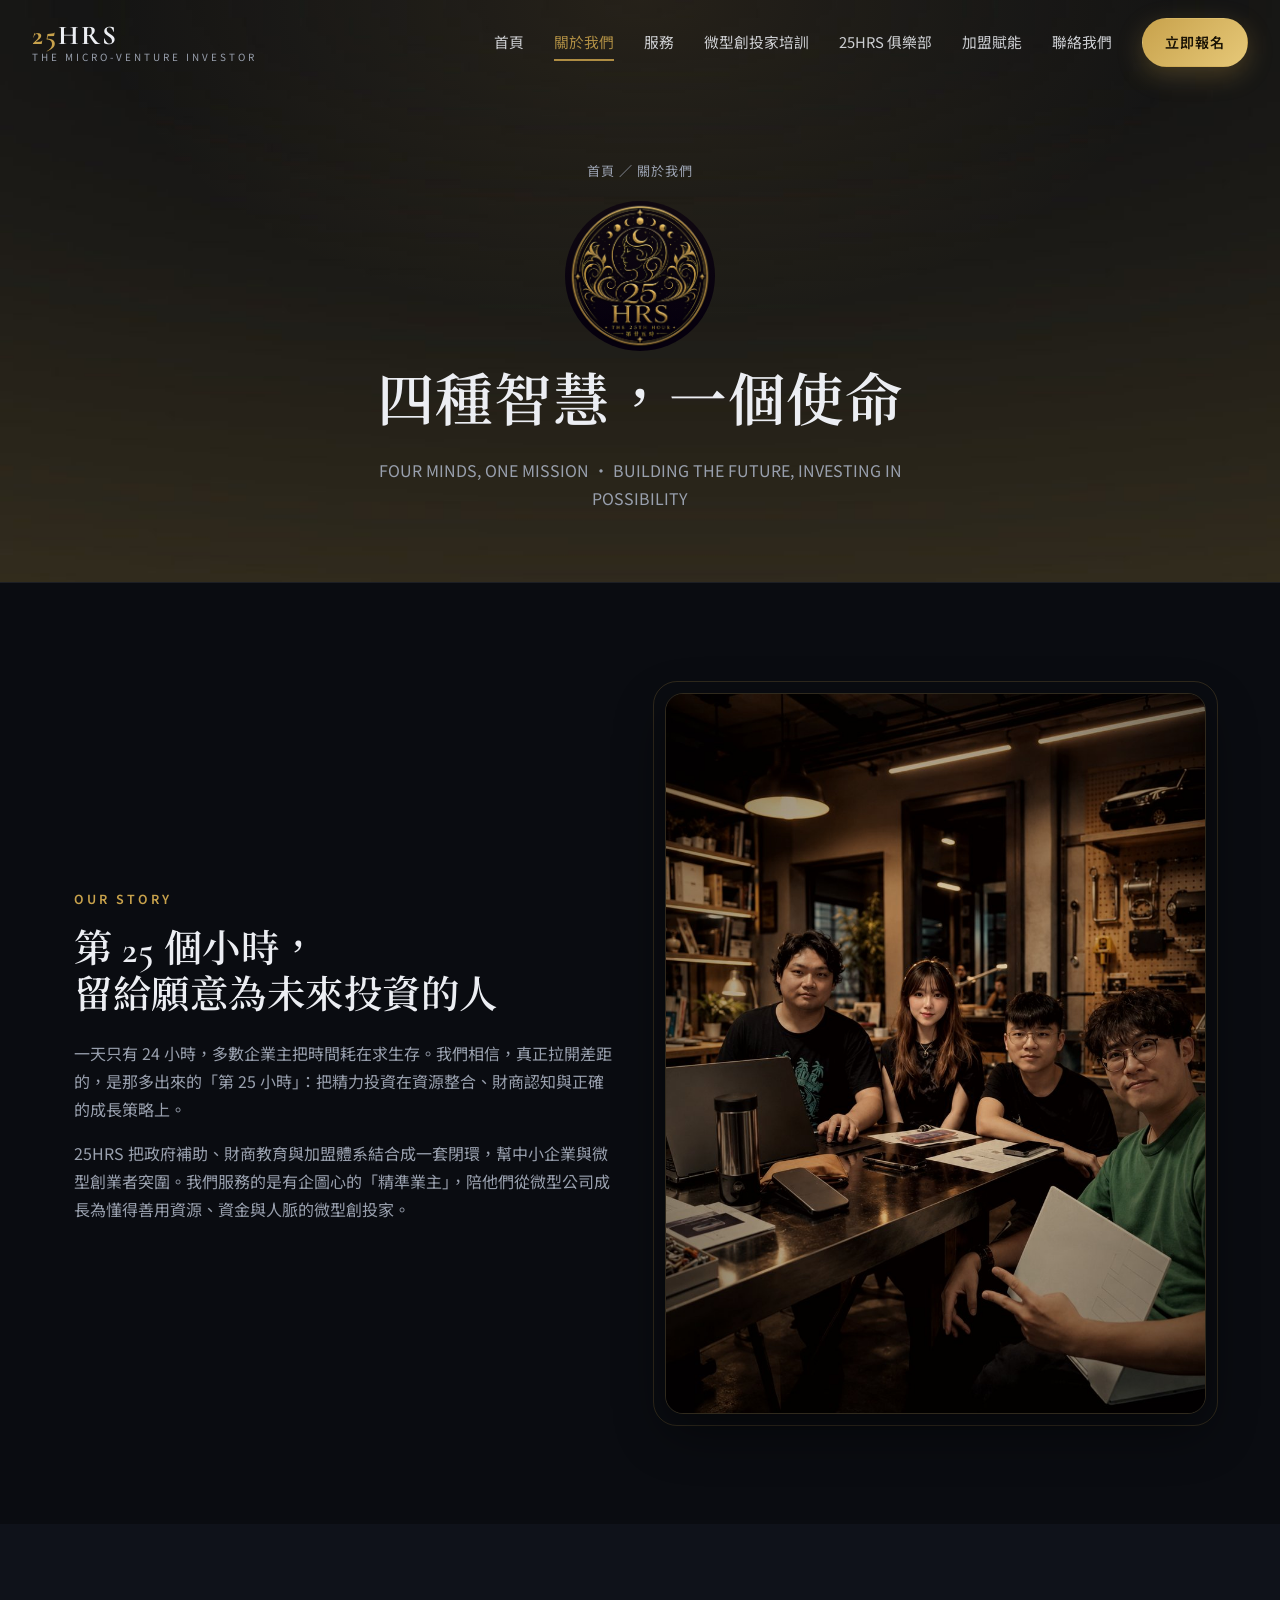
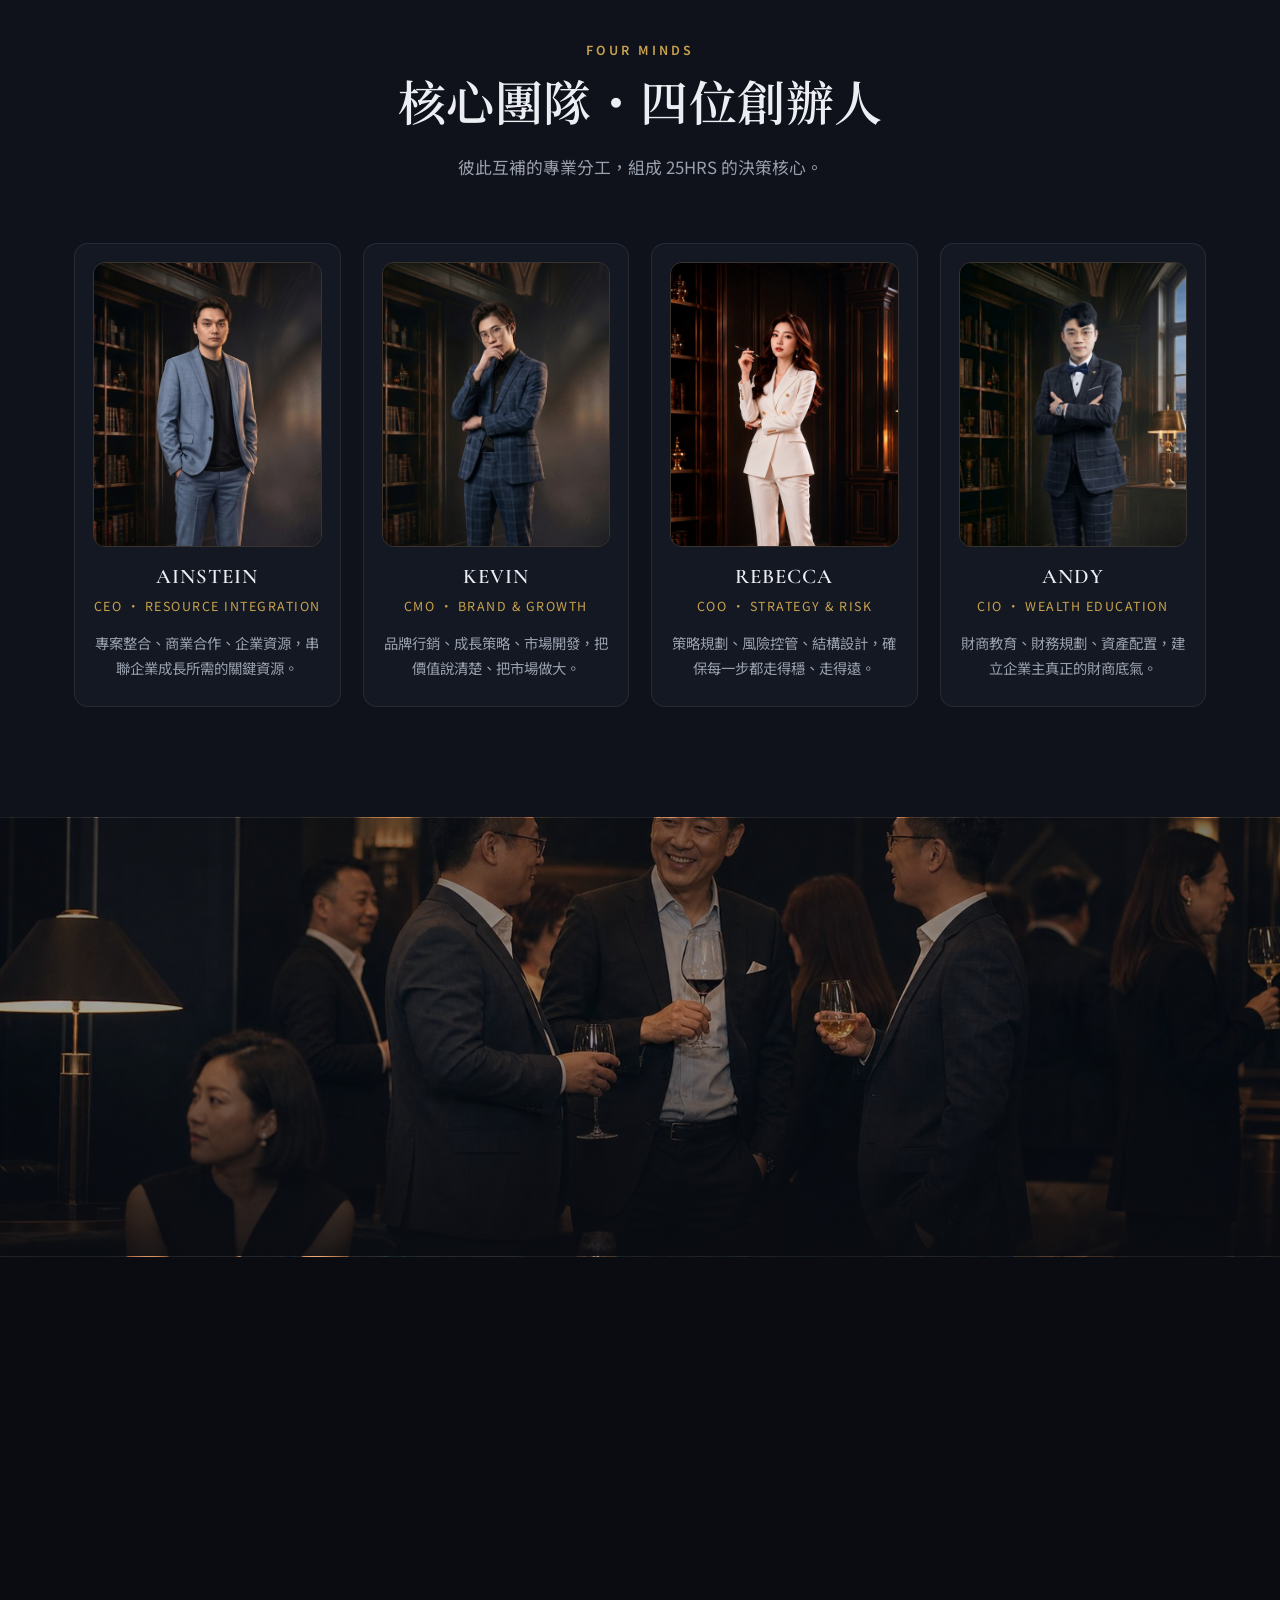
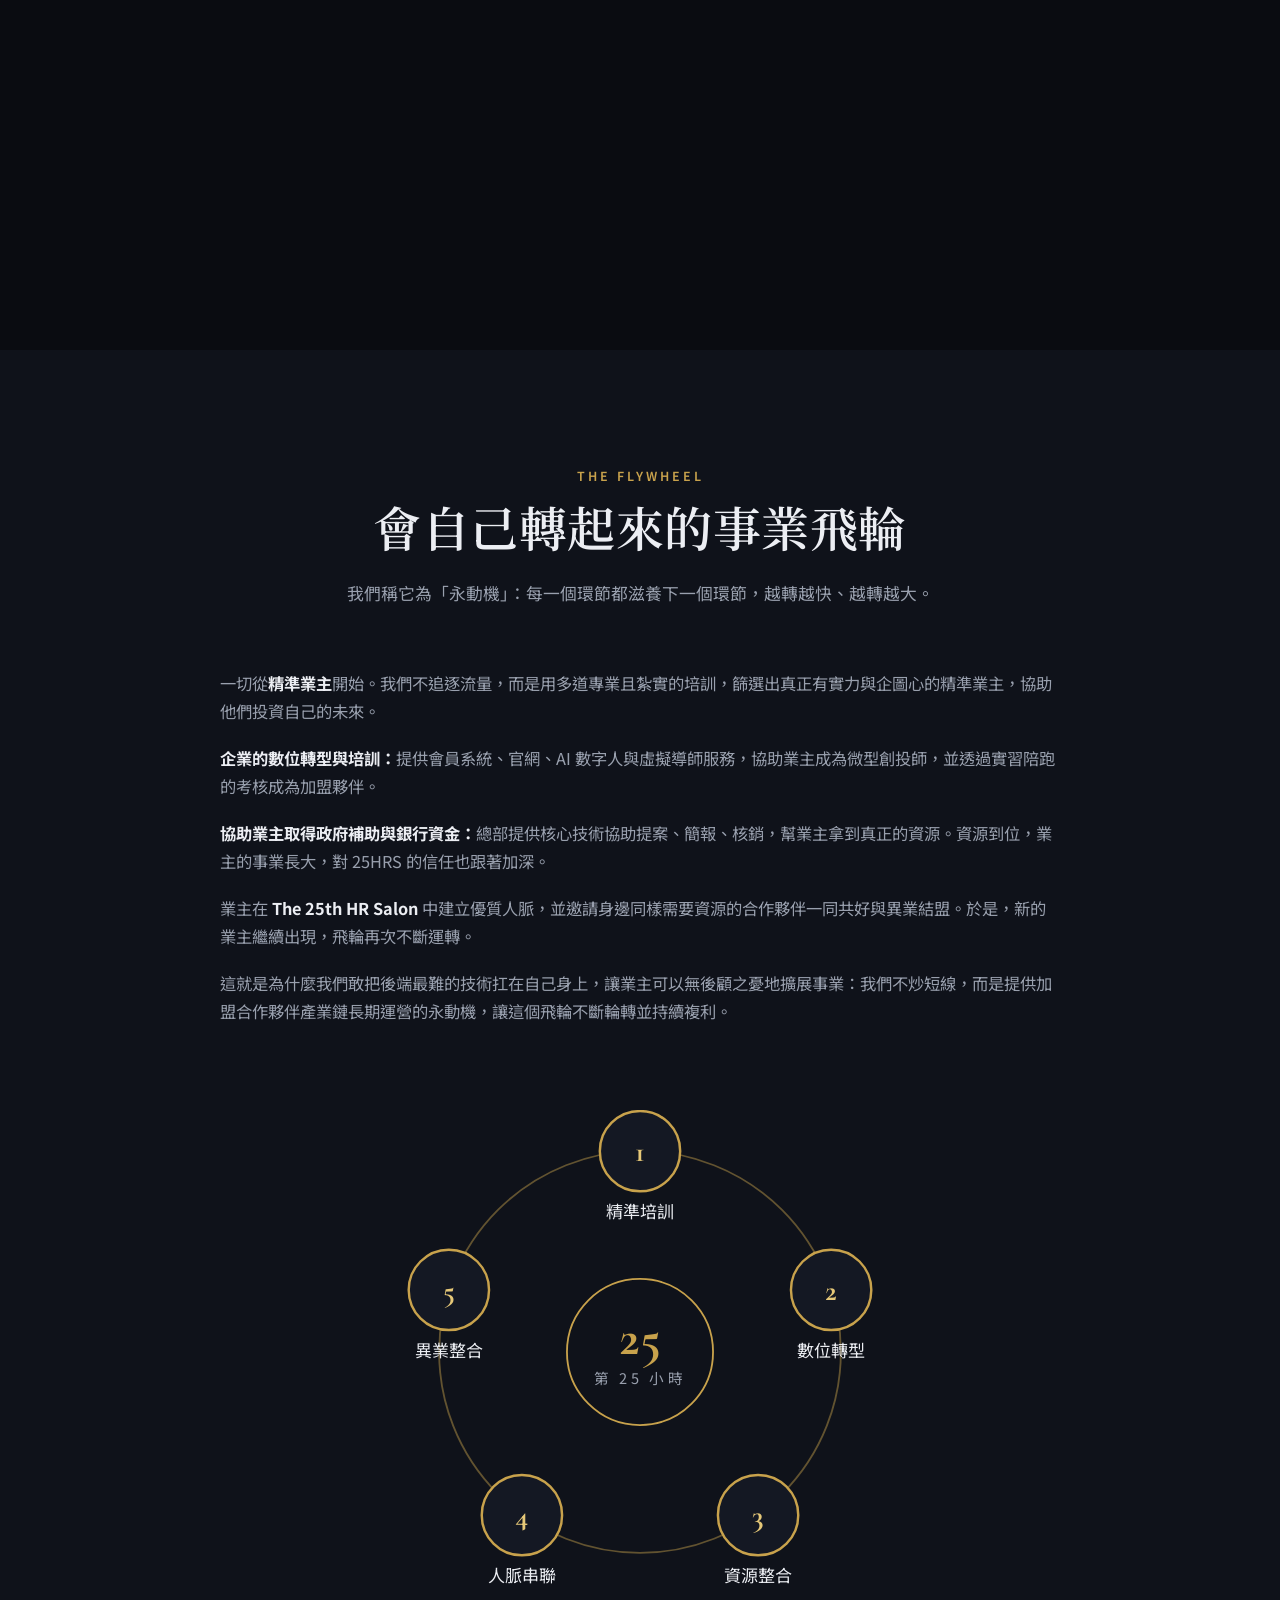
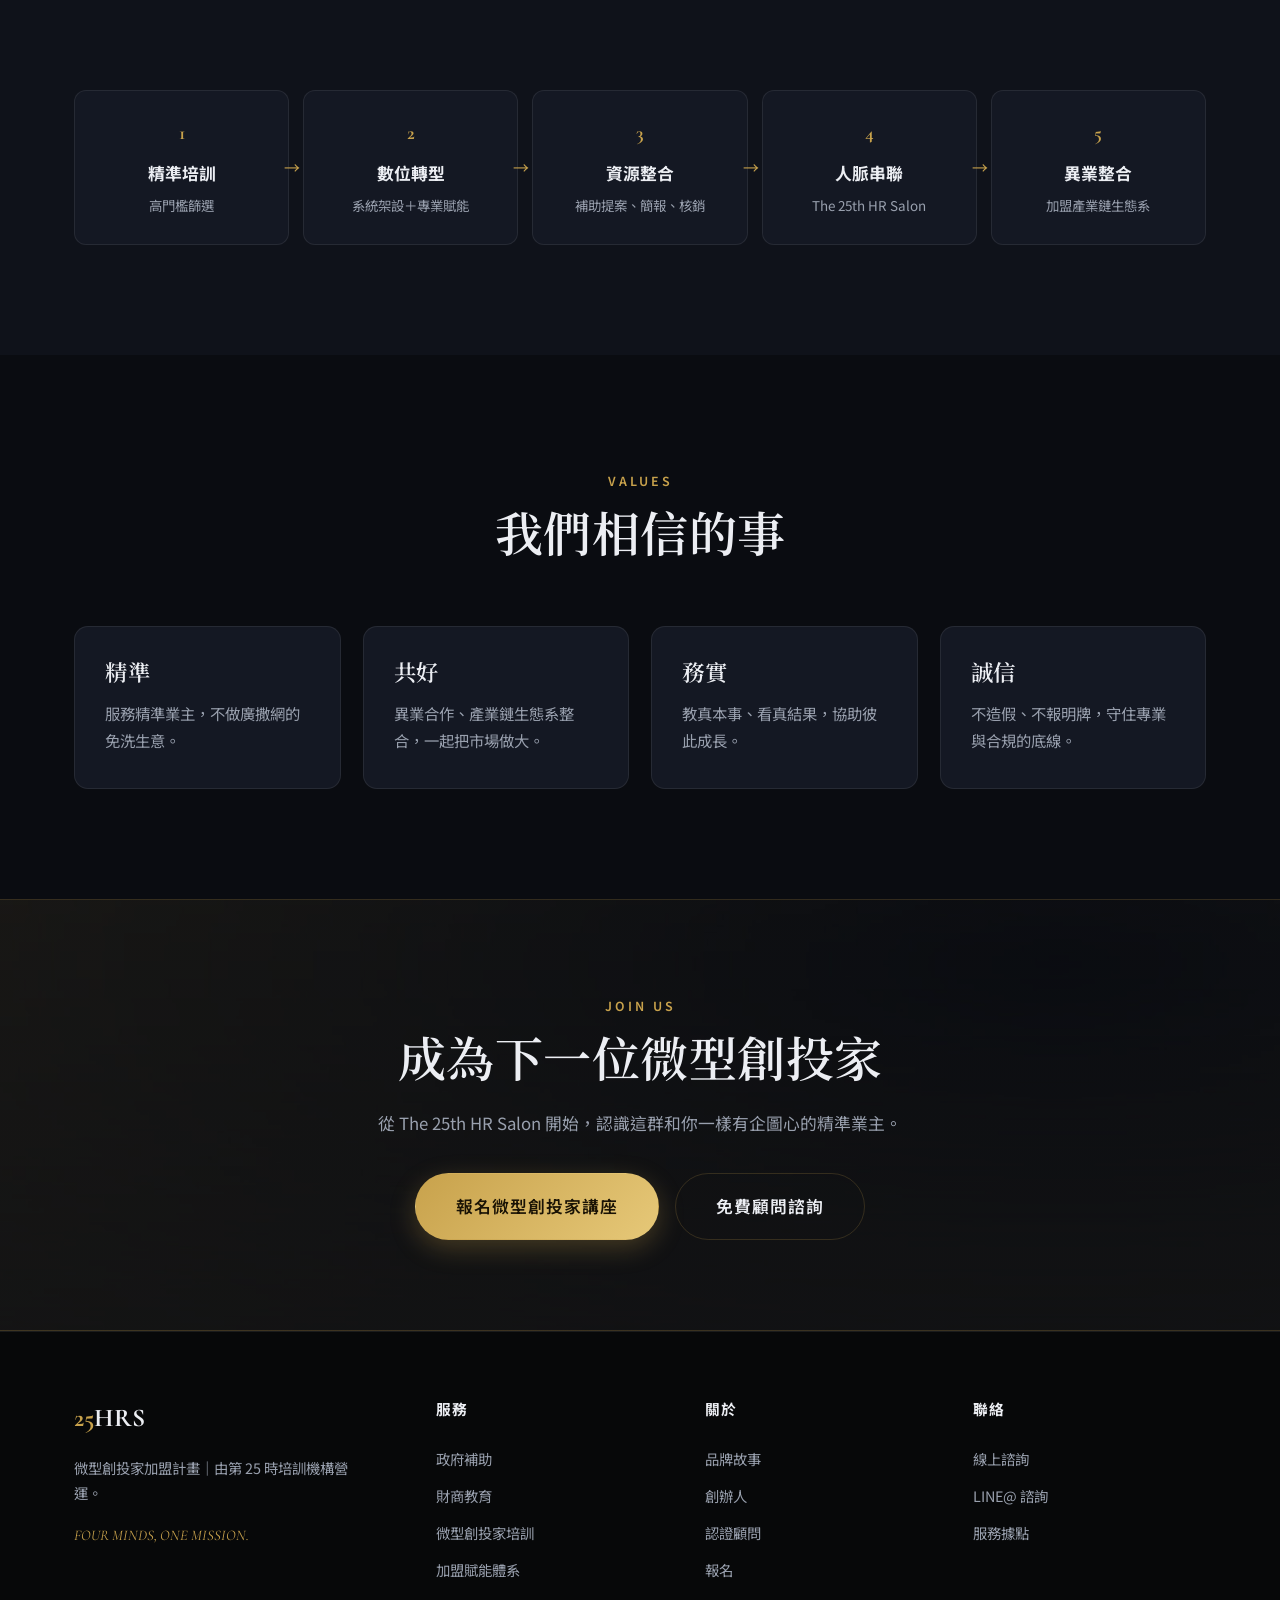
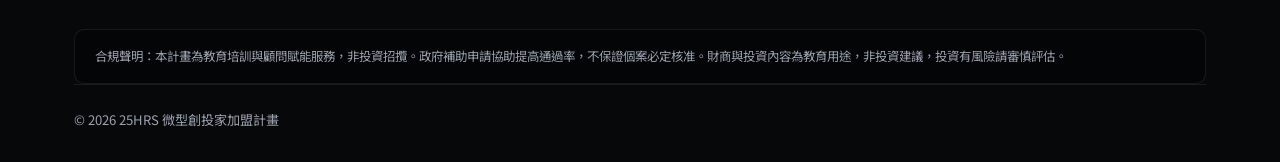
==== commit 6b1221ef: "更正全站講座報名連結為 Google Docs 正式表單網址（取代前一版 forms.gle 短連結），共 6 檔 20 處 Co-Authored-By: Claude Opus 4.8 (1M c" ====
--- a/about.html
+++ b/about.html
@@ -27,7 +27,7 @@
     <a href="club.html" class="link">25HRS 俱樂部</a>
     <a href="franchise.html" class="link">加盟賦能</a>
     <a href="contact.html" class="link">聯絡我們</a>
-    <a href="https://forms.gle/NFACYT6gRWKxZyiJ8" class="btn btn-gold">立即報名</a>
+    <a href="https://docs.google.com/forms/d/e/1FAIpQLSc5ps5p-ZASvyfICqhhZ7VEv9ArHi0pkQL58nFRSKk_zwUjFw/viewform" class="btn btn-gold">立即報名</a>
   </nav>
   <button class="burger" aria-label="選單"><span></span><span></span><span></span></button>
 </header>
@@ -176,7 +176,7 @@
     <span class="eyebrow">Join Us</span>
     <h2>成為下一位微型創投家</h2>
     <p>從 The 25th HR Salon 開始，認識這群和你一樣有企圖心的精準業主。</p>
-    <div class="hero-cta"><a href="https://forms.gle/NFACYT6gRWKxZyiJ8" class="btn btn-gold btn-lg">報名微型創投家講座</a><a href="https://www.25hrs.com.tw/p/booking" class="btn btn-ghost btn-lg">免費顧問諮詢</a></div>
+    <div class="hero-cta"><a href="https://docs.google.com/forms/d/e/1FAIpQLSc5ps5p-ZASvyfICqhhZ7VEv9ArHi0pkQL58nFRSKk_zwUjFw/viewform" class="btn btn-gold btn-lg">報名微型創投家講座</a><a href="https://www.25hrs.com.tw/p/booking" class="btn btn-ghost btn-lg">免費顧問諮詢</a></div>
   </div>
 </section>
 
@@ -193,7 +193,7 @@
   </div>
 </footer>
 
-<div class="mobile-cta"><a href="https://www.25hrs.com.tw/p/booking" class="btn btn-ghost">免費諮詢</a><a href="https://forms.gle/NFACYT6gRWKxZyiJ8" class="btn btn-gold">立即報名</a></div>
+<div class="mobile-cta"><a href="https://www.25hrs.com.tw/p/booking" class="btn btn-ghost">免費諮詢</a><a href="https://docs.google.com/forms/d/e/1FAIpQLSc5ps5p-ZASvyfICqhhZ7VEv9ArHi0pkQL58nFRSKk_zwUjFw/viewform" class="btn btn-gold">立即報名</a></div>
 <script src="assets/main.js"></script>
 </body>
 </html>
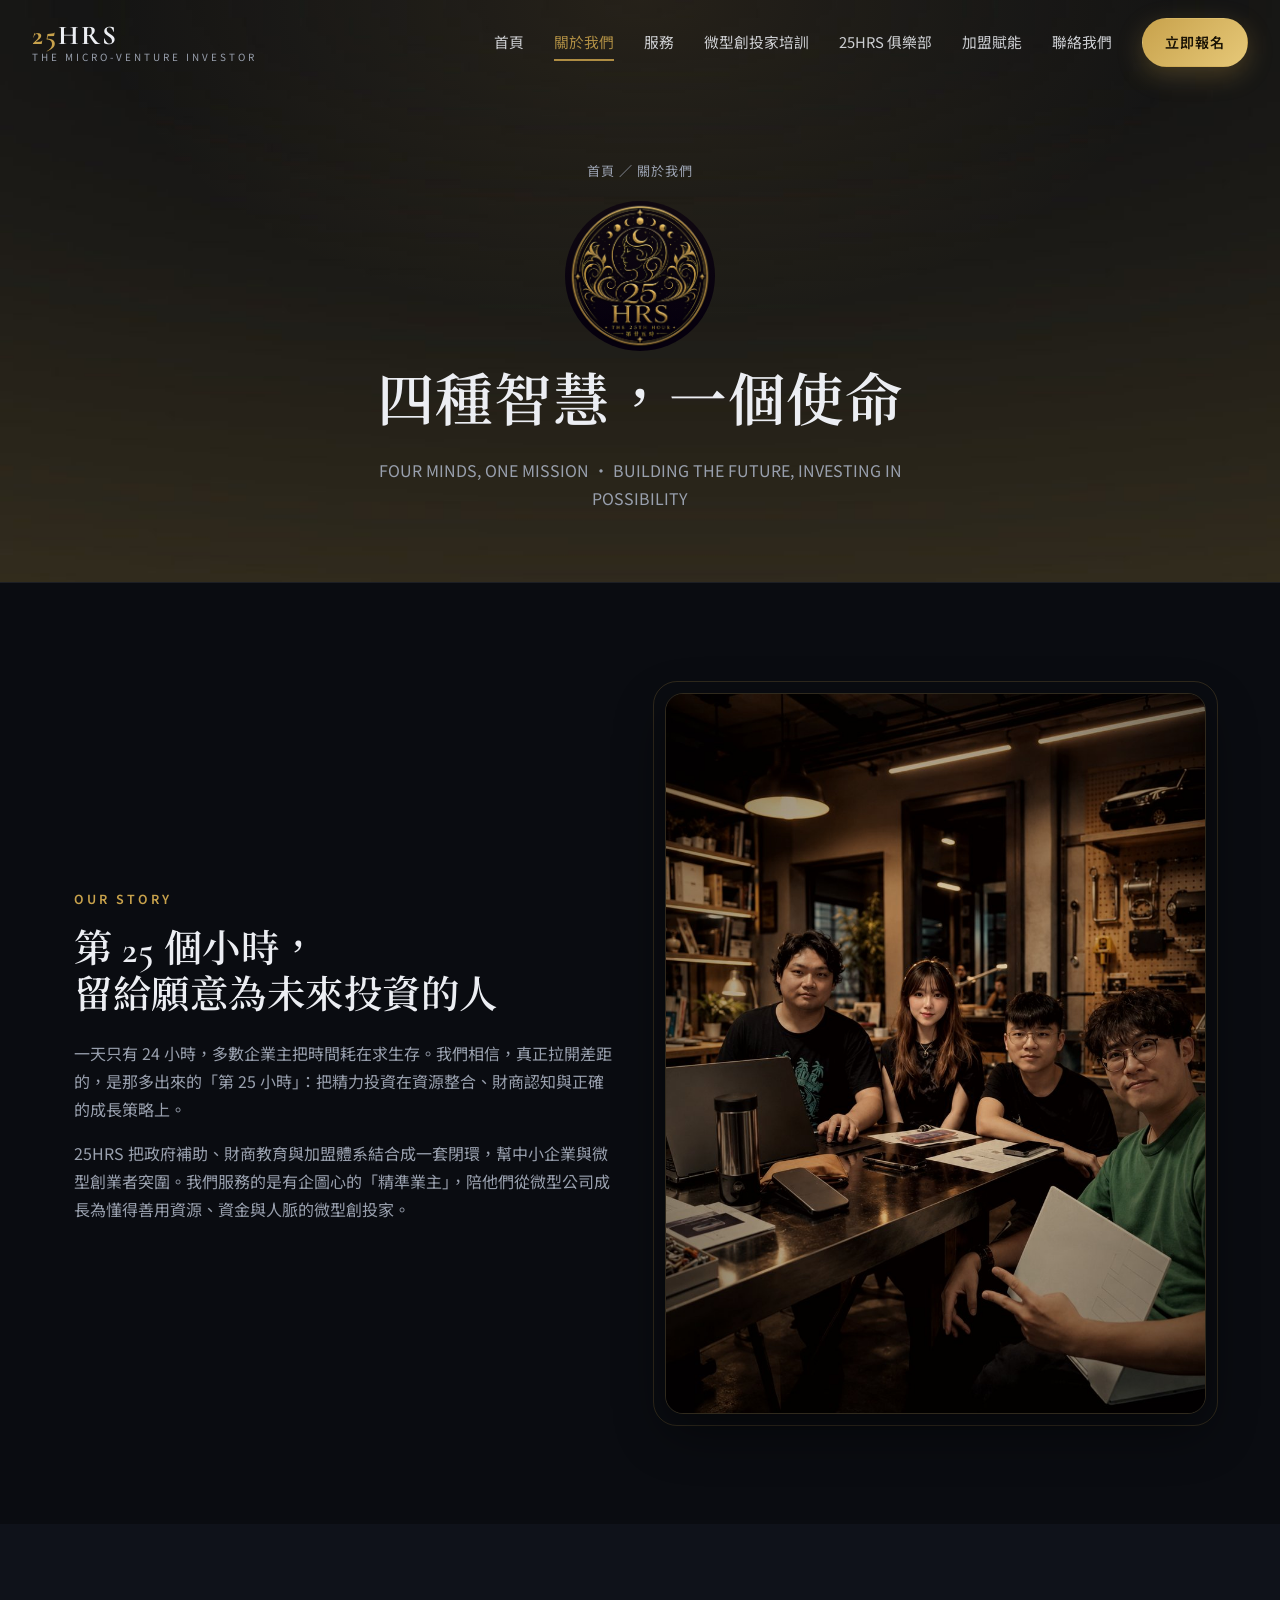
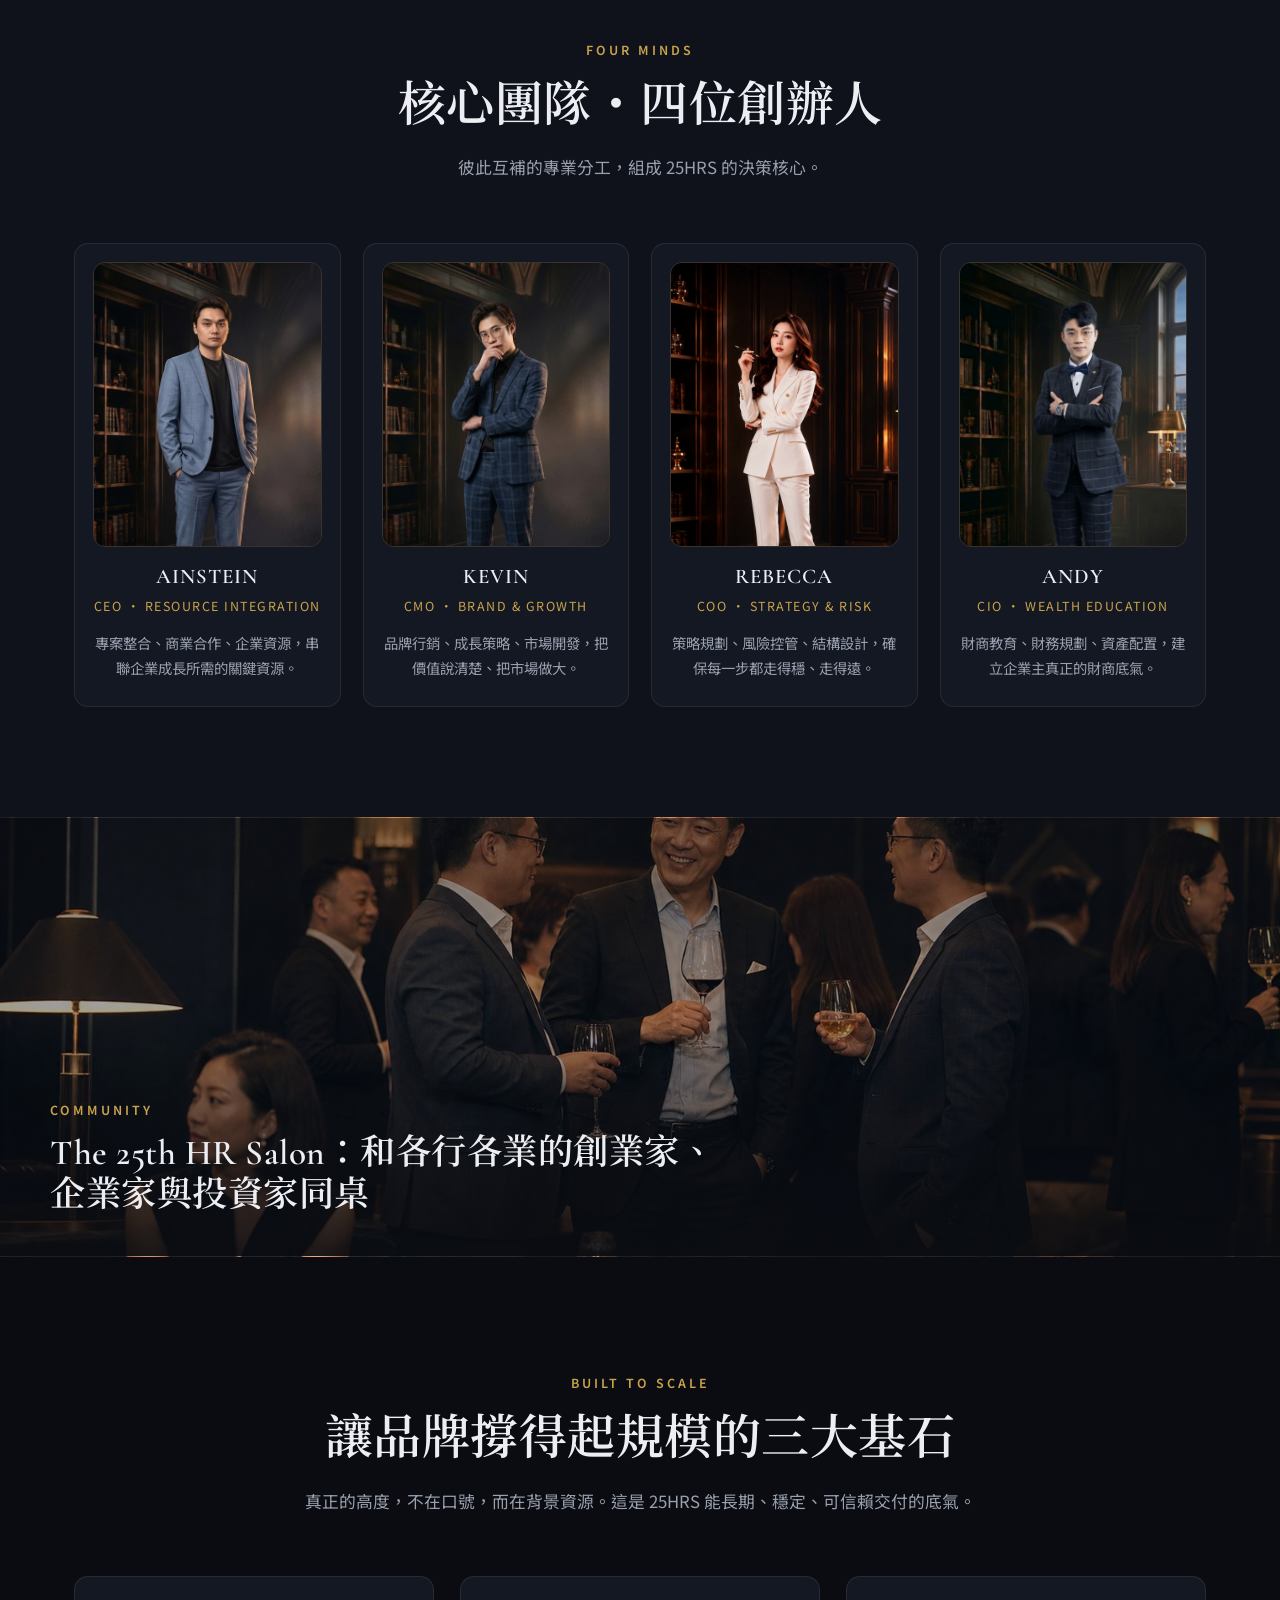
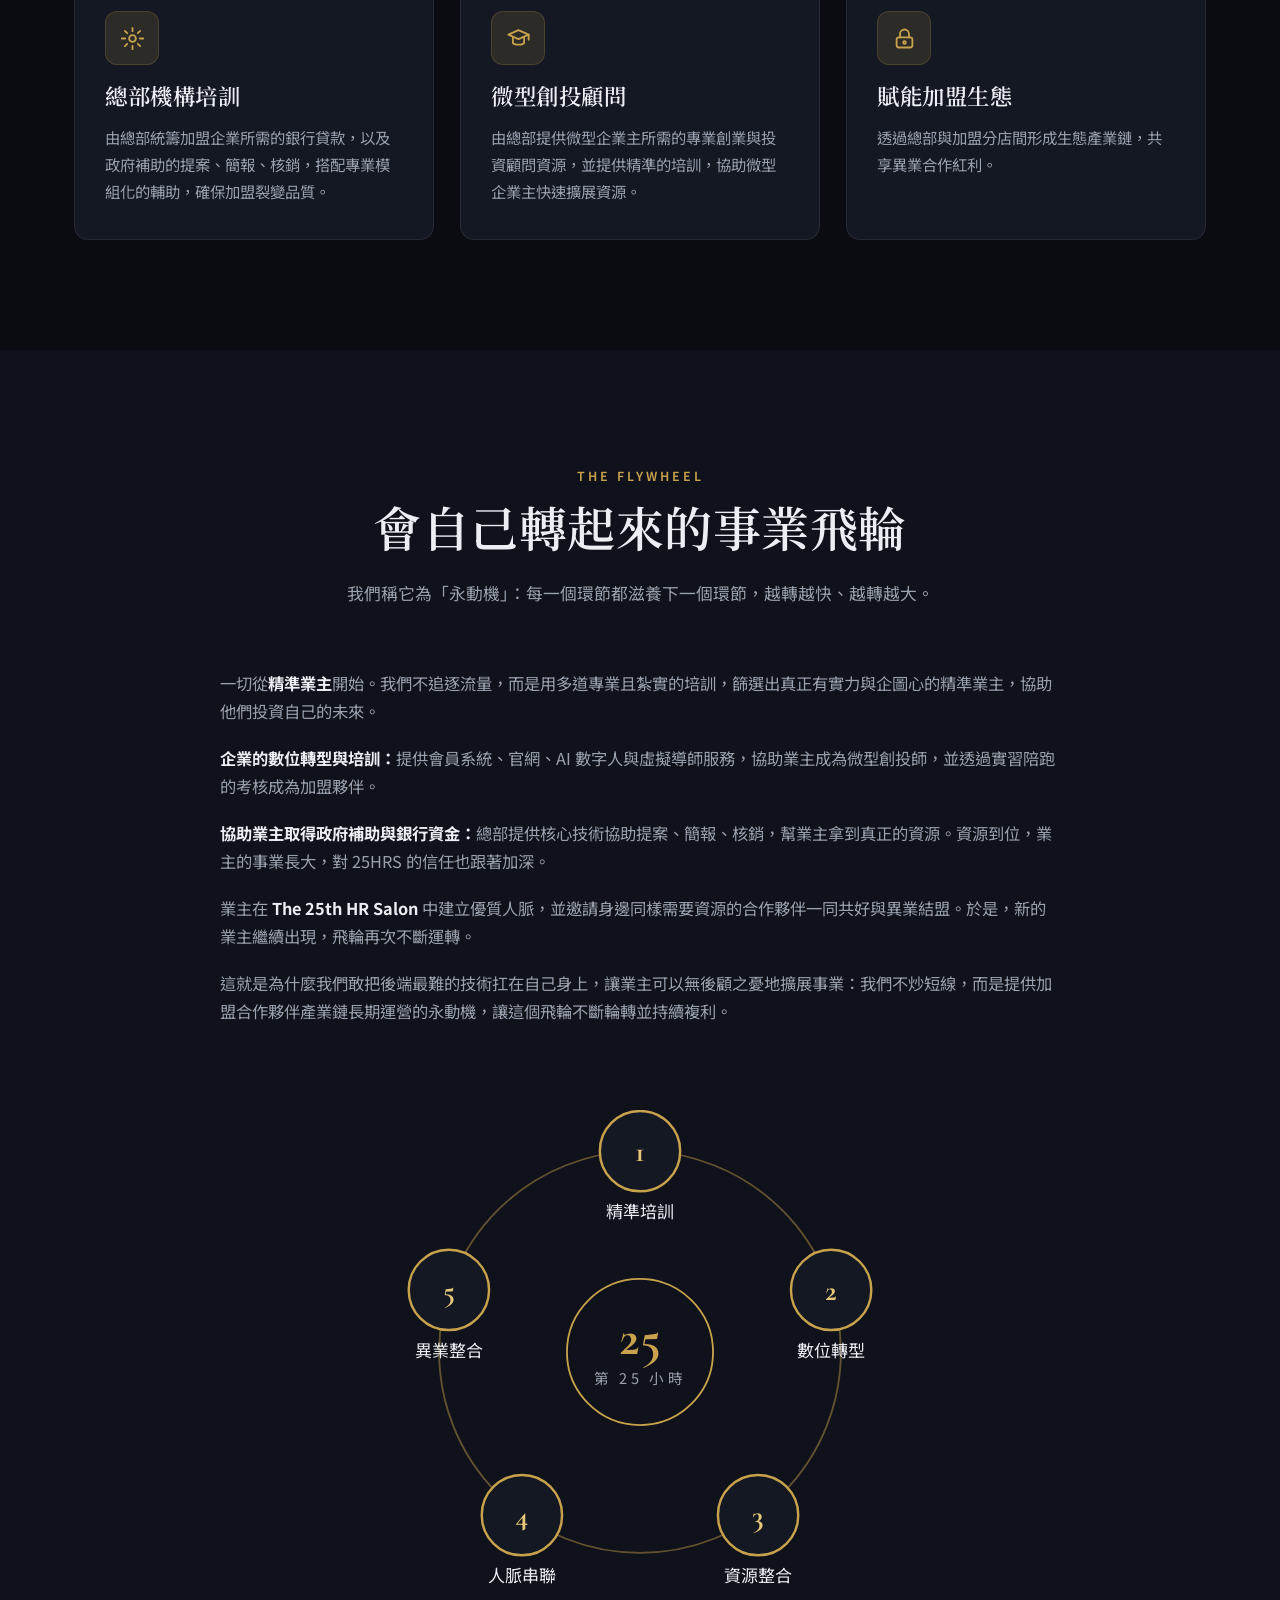
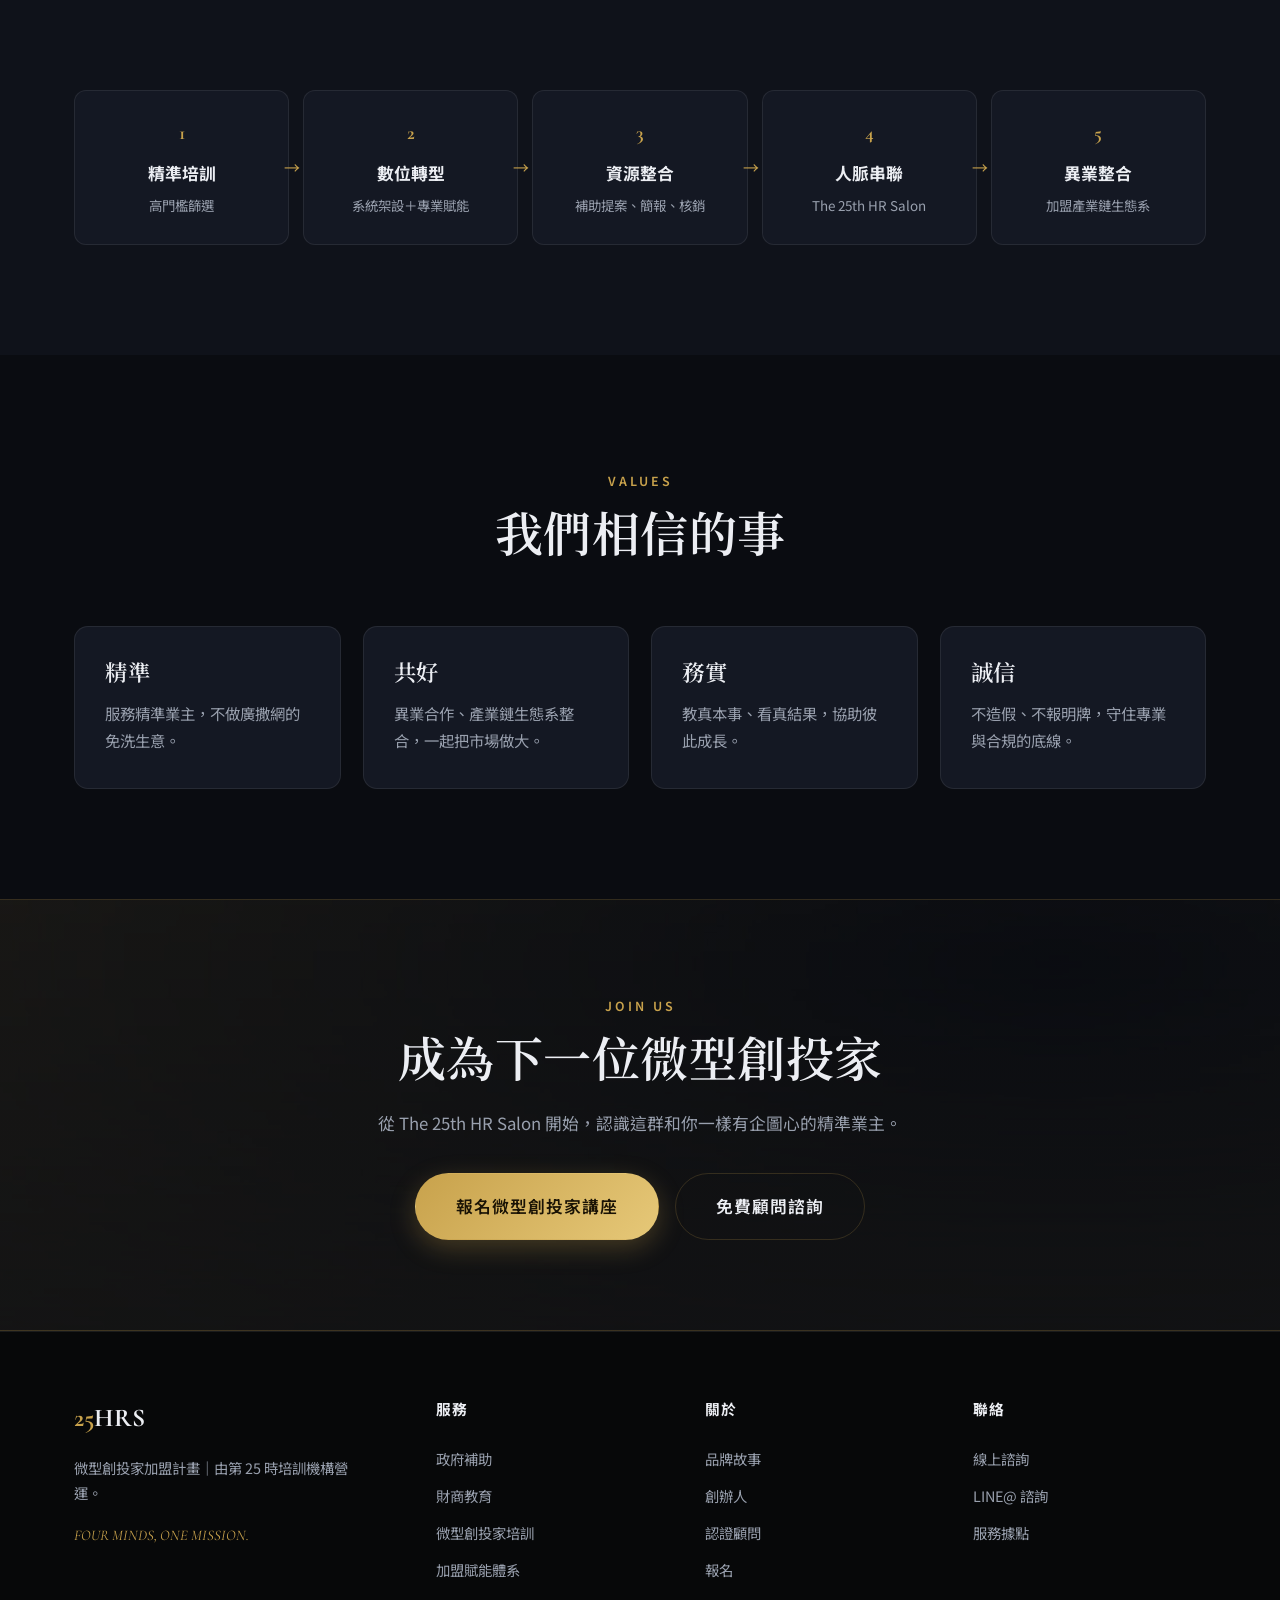
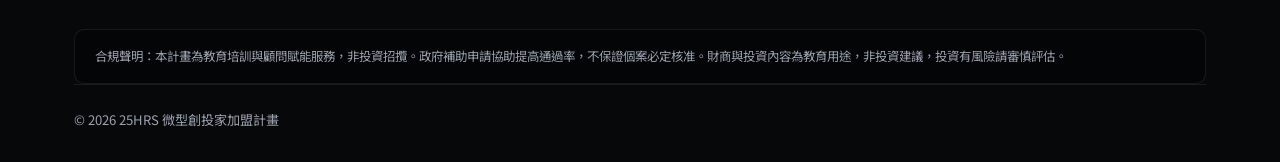
==== commit 2592158f: "諮詢類 CTA 改導 LINE@205yizic，俱樂部入會申請改導 Google 表單：全站 /p/booking 依報名/諮詢分流 Co-Authored-By: Claude Opus 4.8 " ====
--- a/about.html
+++ b/about.html
@@ -176,7 +176,7 @@
     <span class="eyebrow">Join Us</span>
     <h2>成為下一位微型創投家</h2>
     <p>從 The 25th HR Salon 開始，認識這群和你一樣有企圖心的精準業主。</p>
-    <div class="hero-cta"><a href="https://docs.google.com/forms/d/e/1FAIpQLSc5ps5p-ZASvyfICqhhZ7VEv9ArHi0pkQL58nFRSKk_zwUjFw/viewform" class="btn btn-gold btn-lg">報名微型創投家講座</a><a href="https://www.25hrs.com.tw/p/booking" class="btn btn-ghost btn-lg">免費顧問諮詢</a></div>
+    <div class="hero-cta"><a href="https://docs.google.com/forms/d/e/1FAIpQLSc5ps5p-ZASvyfICqhhZ7VEv9ArHi0pkQL58nFRSKk_zwUjFw/viewform" class="btn btn-gold btn-lg">報名微型創投家講座</a><a href="https://line.me/R/ti/p/@205yizic" class="btn btn-ghost btn-lg">免費顧問諮詢</a></div>
   </div>
 </section>
 
@@ -193,7 +193,7 @@
   </div>
 </footer>
 
-<div class="mobile-cta"><a href="https://www.25hrs.com.tw/p/booking" class="btn btn-ghost">免費諮詢</a><a href="https://docs.google.com/forms/d/e/1FAIpQLSc5ps5p-ZASvyfICqhhZ7VEv9ArHi0pkQL58nFRSKk_zwUjFw/viewform" class="btn btn-gold">立即報名</a></div>
+<div class="mobile-cta"><a href="https://line.me/R/ti/p/@205yizic" class="btn btn-ghost">免費諮詢</a><a href="https://docs.google.com/forms/d/e/1FAIpQLSc5ps5p-ZASvyfICqhhZ7VEv9ArHi0pkQL58nFRSKk_zwUjFw/viewform" class="btn btn-gold">立即報名</a></div>
 <script src="assets/main.js"></script>
 </body>
 </html>
